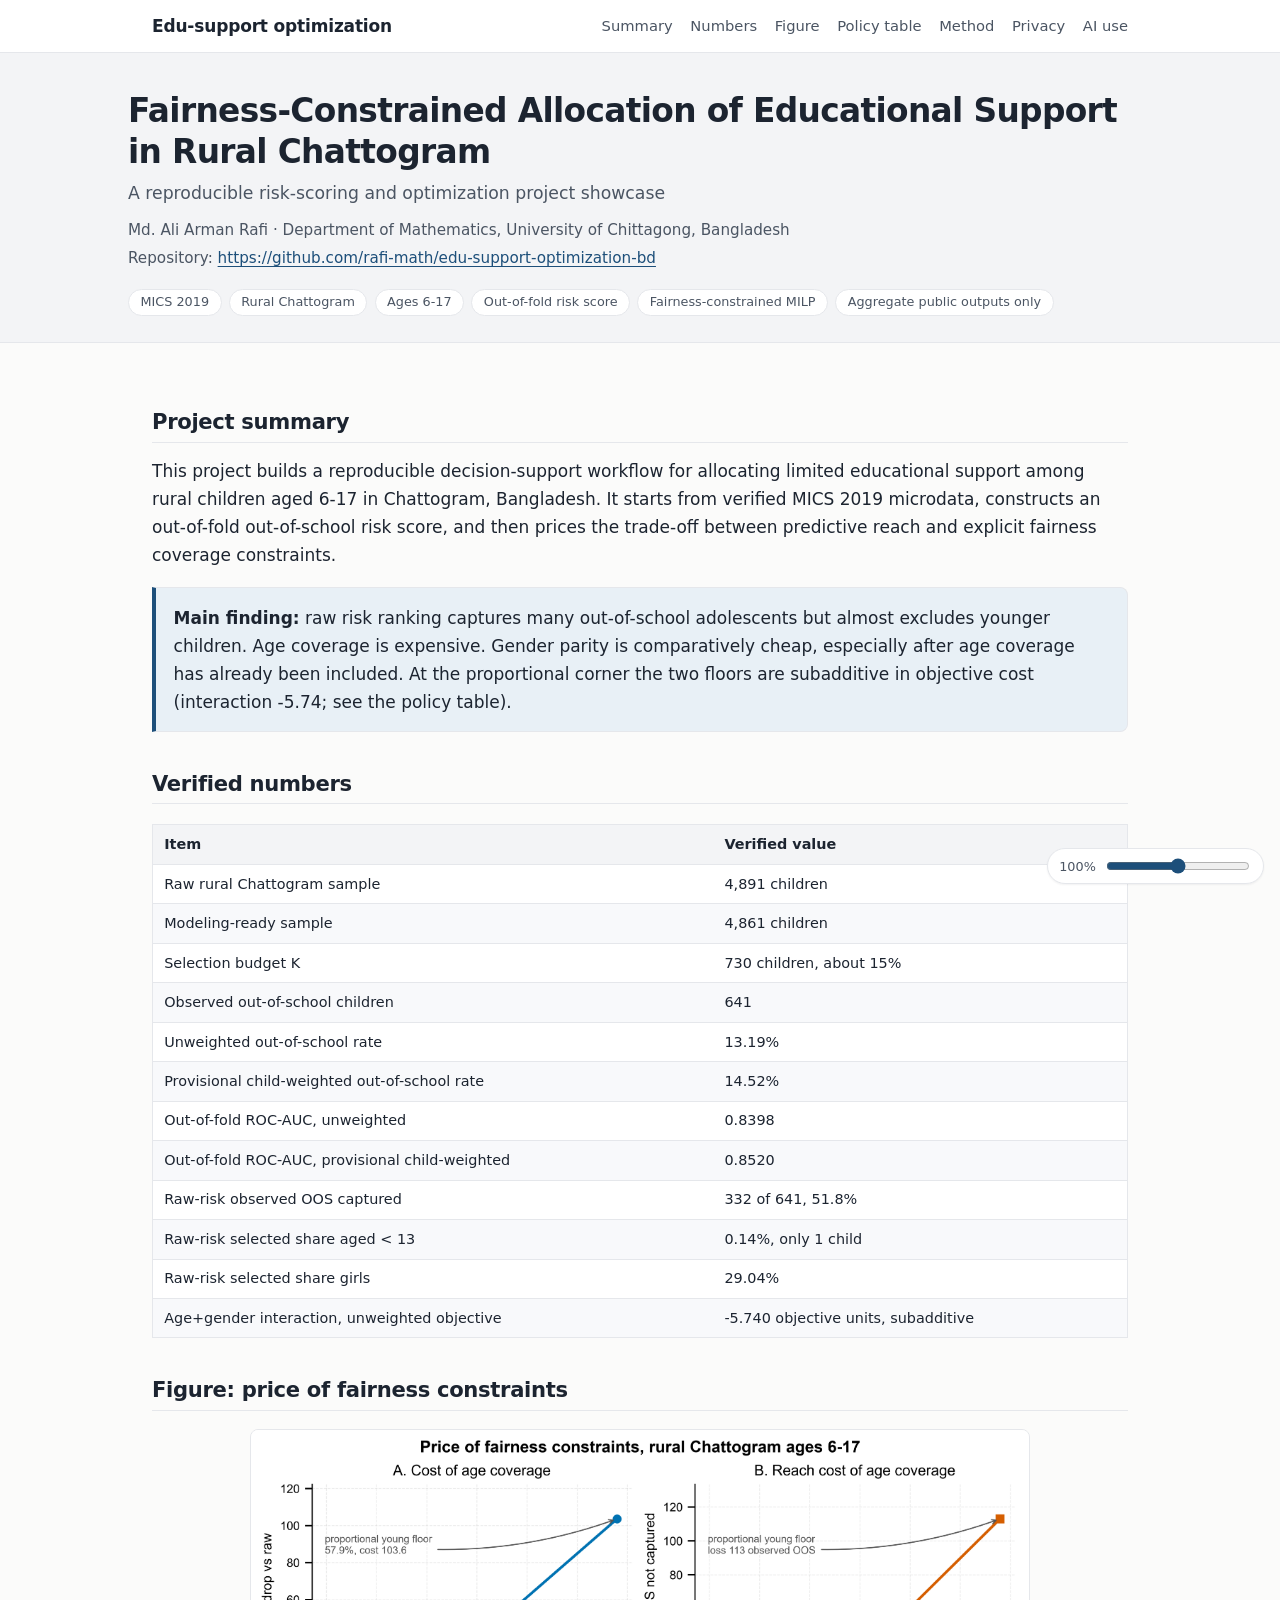
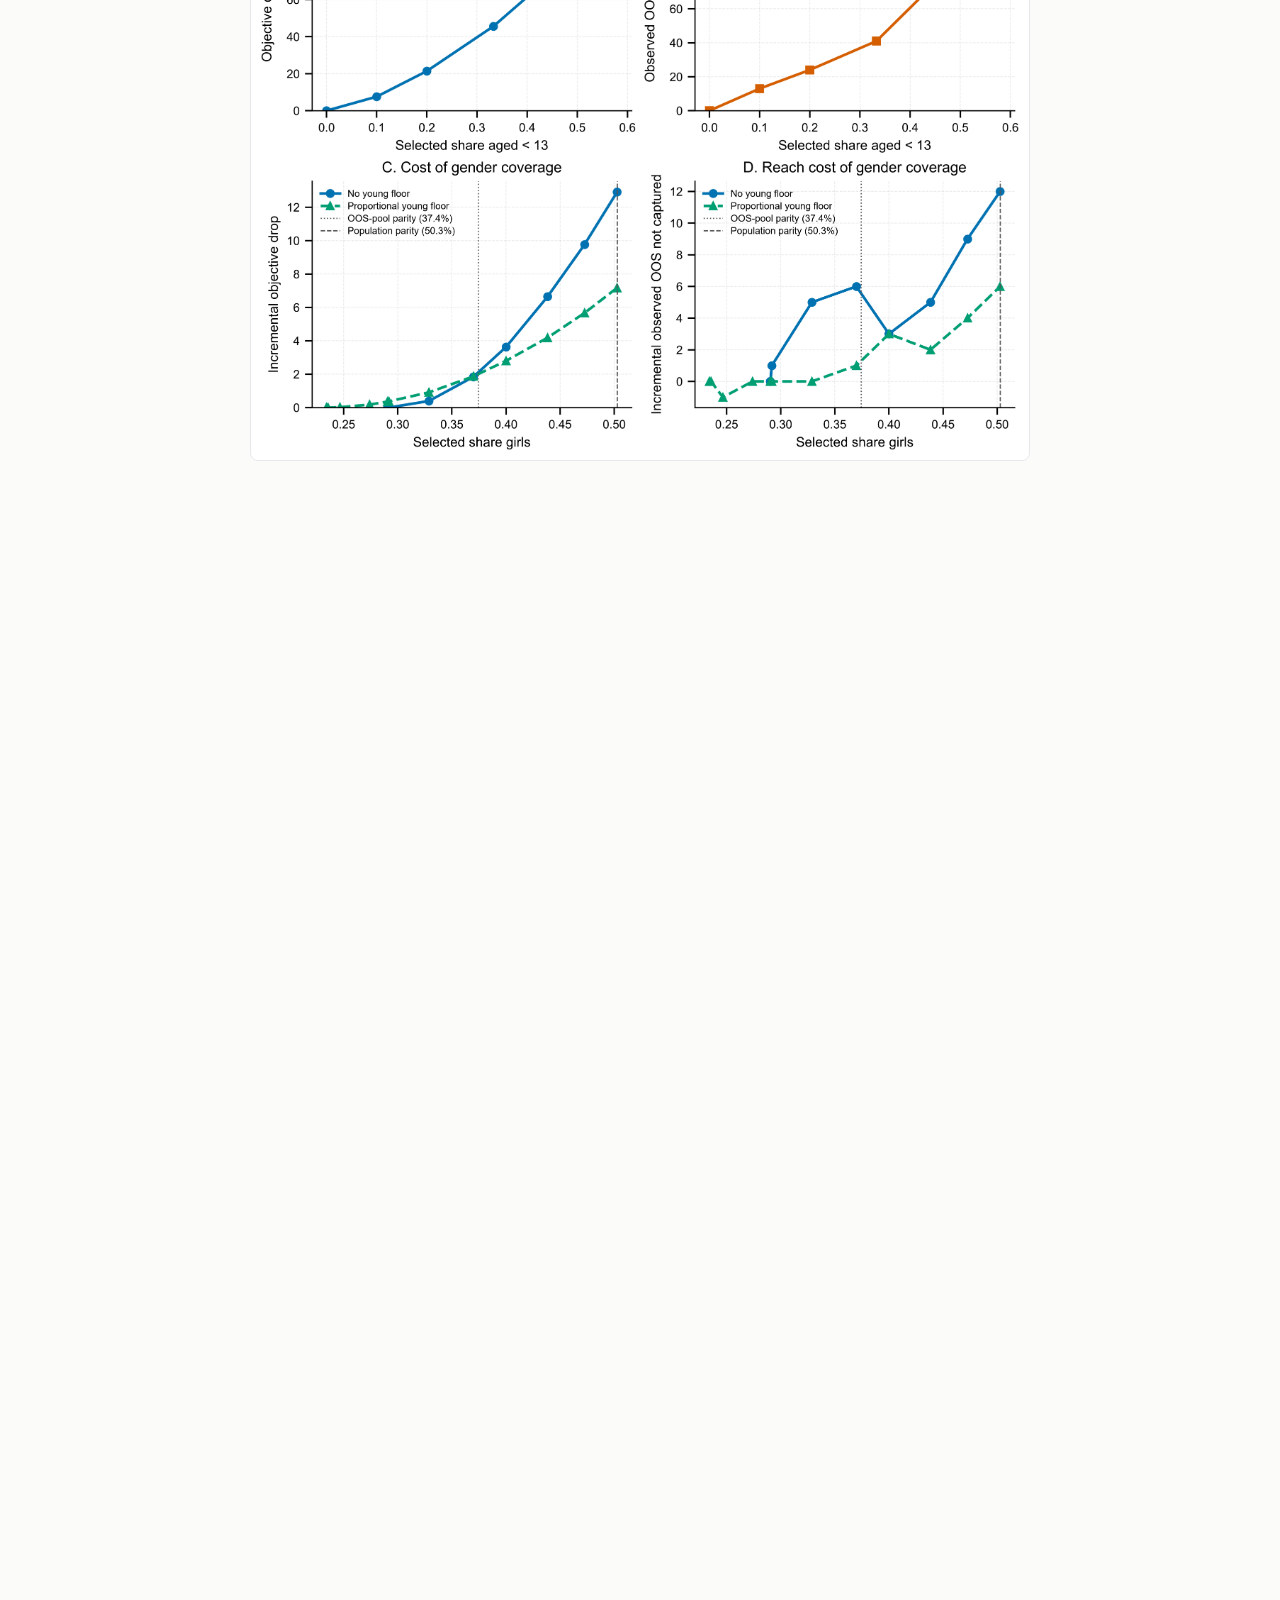
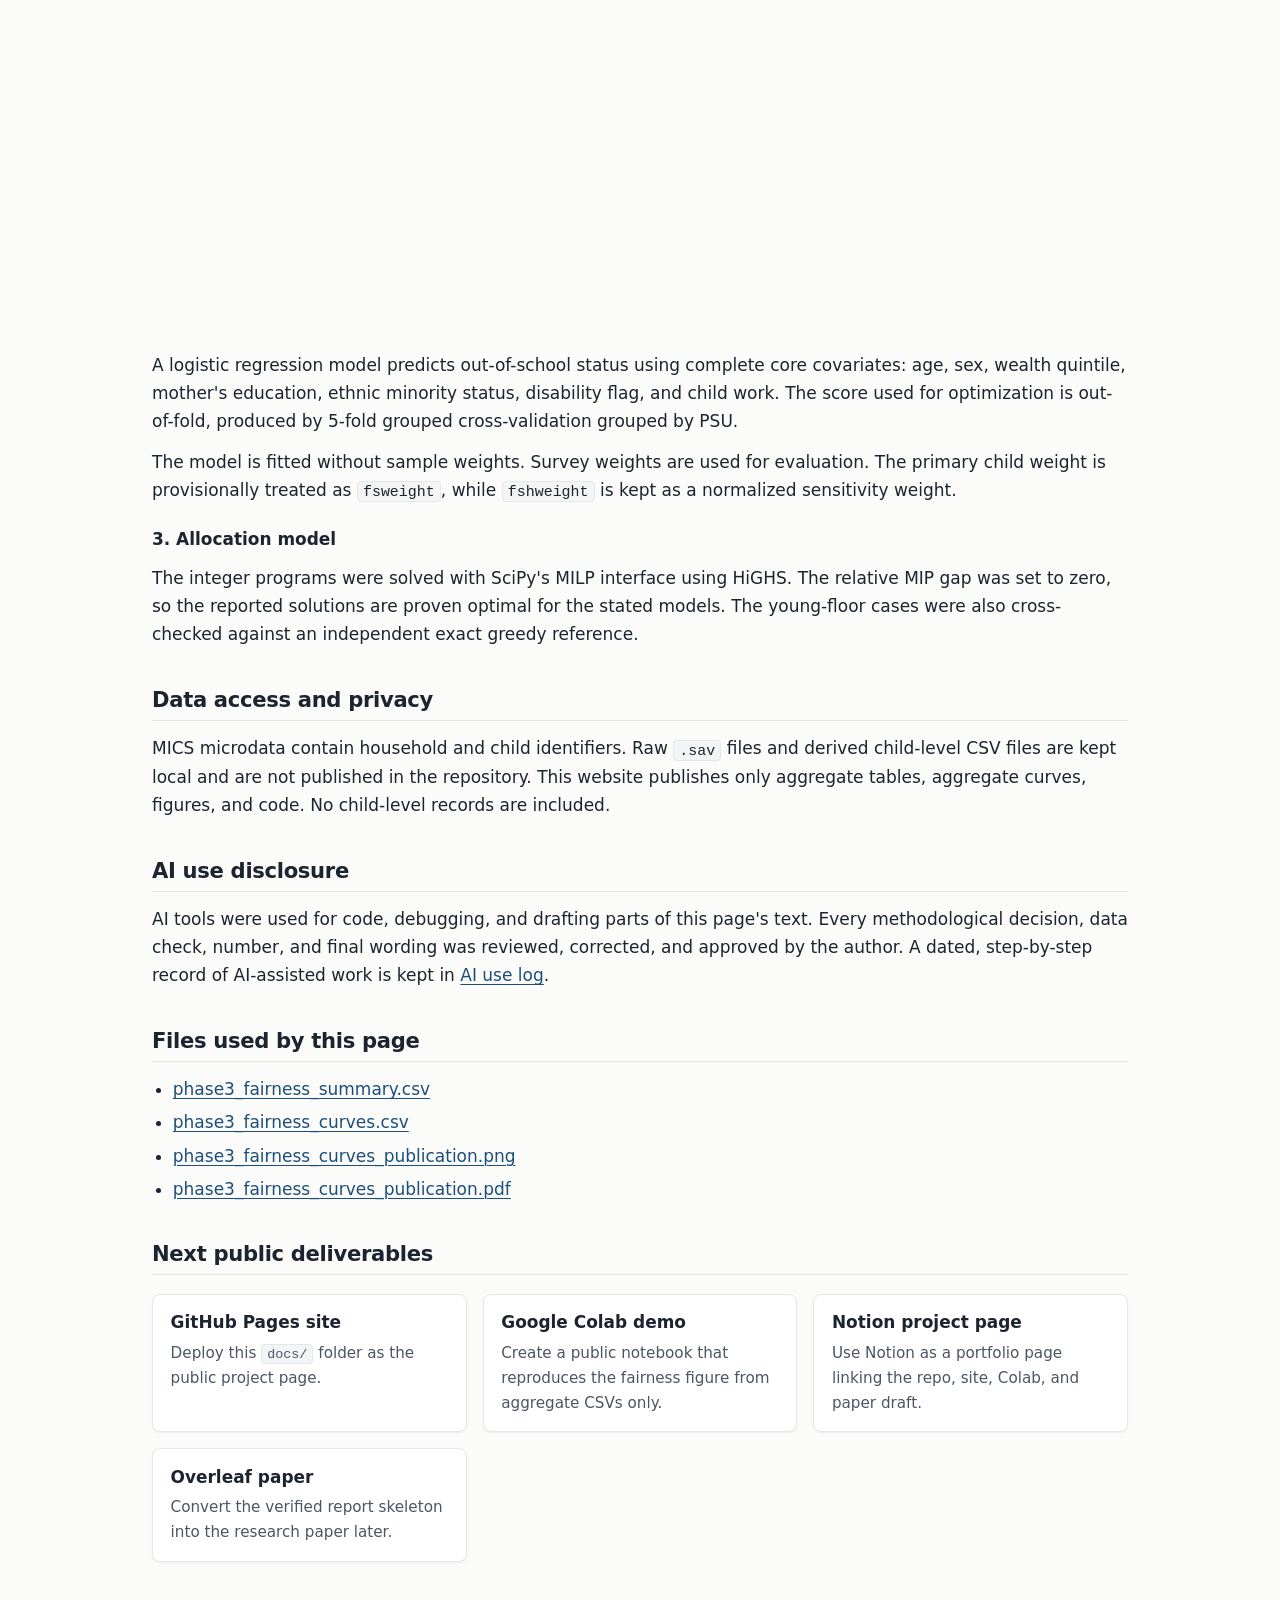
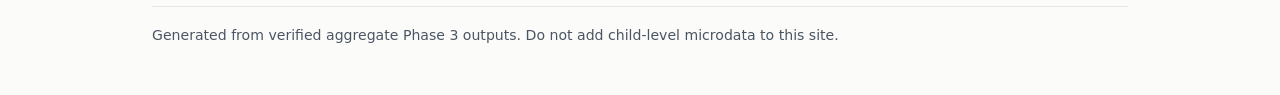
==== docs/index.html @ 259c00c0 "Drop corrections block from page (preserved in README)" ====
<!doctype html>
<html lang='en'>
<head>
<meta charset='utf-8'>
<meta name='viewport' content='width=device-width, initial-scale=1'>
<title>Fairness-Constrained Allocation of Educational Support in Rural Chattogram</title>
<link rel='stylesheet' href='styles.css'>
<script>
(function () {
  var d = document.documentElement;
  try {
    if (window.matchMedia && window.matchMedia('(prefers-reduced-motion: reduce)').matches) { return; }
    if (!('IntersectionObserver' in window)) { return; }
    d.className += ' js-reveal';
    window.__revealGuard = setTimeout(function () { d.className = d.className.replace(' js-reveal', ''); }, 2000);
  } catch (e) {}
})();
</script>
</head>
<body>
<nav class='topnav' aria-label='Section navigation'>
  <div class='topnav-inner'>
    <a class='topnav-brand' href='#top'>Edu-support optimization</a>
    <div class='topnav-links'>
      <a href='#summary'>Summary</a>
      <a href='#numbers'>Numbers</a>
      <a href='#figure'>Figure</a>
      <a href='#policy'>Policy table</a>
      <a href='#method'>Method</a>
      <a href='#privacy'>Privacy</a>
      <a href='#ai'>AI use</a>
    </div>
  </div>
</nav>
<header id='top'>
<h1>Fairness-Constrained Allocation of Educational Support in Rural Chattogram</h1>
<div class='subtitle'>A reproducible risk-scoring and optimization project showcase</div>
<div class='meta'>Md. Ali Arman Rafi &middot; Department of Mathematics, University of Chittagong, Bangladesh</div>
<div class='meta'>Repository: <a href='https://github.com/rafi-math/edu-support-optimization-bd'>https://github.com/rafi-math/edu-support-optimization-bd</a></div>
<div class='badge-row'><span class='badge'>MICS 2019</span><span class='badge'>Rural Chattogram</span><span class='badge'>Ages 6-17</span><span class='badge'>Out-of-fold risk score</span><span class='badge'>Fairness-constrained MILP</span><span class='badge'>Aggregate public outputs only</span></div>
</header>
<main>
<h2 id='summary'>Project summary</h2>
<p>This project builds a reproducible decision-support workflow for allocating limited educational support among rural children aged 6-17 in Chattogram, Bangladesh. It starts from verified MICS 2019 microdata, constructs an out-of-fold out-of-school risk score, and then prices the trade-off between predictive reach and explicit fairness coverage constraints.</p>
<div class='callout'><strong>Main finding:</strong> raw risk ranking captures many out-of-school adolescents but almost excludes younger children. Age coverage is expensive. Gender parity is comparatively cheap, especially after age coverage has already been included. At the proportional corner the two floors are subadditive in objective cost (interaction -5.74; see the policy table).</div>
<h2 id='numbers'>Verified numbers</h2>
<table class='data-table'><thead><tr><th>Item</th><th>Verified value</th></tr></thead><tbody><tr><td>Raw rural Chattogram sample</td><td>4,891 children</td></tr><tr><td>Modeling-ready sample</td><td>4,861 children</td></tr><tr><td>Selection budget K</td><td>730 children, about 15%</td></tr><tr><td>Observed out-of-school children</td><td>641</td></tr><tr><td>Unweighted out-of-school rate</td><td>13.19%</td></tr><tr><td>Provisional child-weighted out-of-school rate</td><td>14.52%</td></tr><tr><td>Out-of-fold ROC-AUC, unweighted</td><td>0.8398</td></tr><tr><td>Out-of-fold ROC-AUC, provisional child-weighted</td><td>0.8520</td></tr><tr><td>Raw-risk observed OOS captured</td><td>332 of 641, 51.8%</td></tr><tr><td>Raw-risk selected share aged &lt; 13</td><td>0.14%, only 1 child</td></tr><tr><td>Raw-risk selected share girls</td><td>29.04%</td></tr><tr><td>Age+gender interaction, unweighted objective</td><td>-5.740 objective units, subadditive</td></tr></tbody></table>
<h2 id='figure'>Figure: price of fairness constraints</h2>
<img class='figure' src='assets/phase3_fairness_curves_publication.png' alt='Four-panel line chart of the cost of fairness constraints in a rural Chattogram educational support allocation model. Panels A and B show the objective and reach cost of an under-13 coverage floor. Panels C and D show the incremental cost of a girls floor, with and without the under-13 floor, with grey reference lines for out-of-school-pool parity (37.4%) and population parity (50.3%).'>
<p class='small'>Vector figure: <a href='assets/phase3_fairness_curves_publication.pdf'>PDF</a></p>
<p class='small'>Panels A and B price the under-13 floor: the x-axis is the required minimum share of selected children aged under 13; in A the y-axis is the loss in total out-of-fold risk relative to the unconstrained allocation, and in B it is the additional observed out-of-school children left uncaptured. Panels C and D price the girls floor on the same axes, with and without the proportional under-13 floor already in place. In C and D the dotted grey line marks the female share among observed out-of-school children (37.4%) and the dashed grey line marks the female share among all children in the sample (50.3%); these are reference points, not constraints. The girls floor costs less once the age floor is present, which is the subadditivity reported in the policy table below (interaction -5.74 at the proportional corner).</p>
<h2 id='policy'>Policy scenario table</h2>
<p>The objective is the sum of out-of-fold predicted risk scores. Observed out-of-school capture is an evaluation metric only; it is not used as the optimization target.</p>
<table class='data-table'><thead><tr><th>Scenario</th><th>Young floor</th><th>Girls floor</th><th>Young %</th><th>Girls %</th><th>Poorest %</th><th>Objective</th><th>Obj drop</th><th>Obj drop %</th><th>Captured OOS</th><th>Capture drop</th><th>Interaction</th><th>Proven optimal</th></tr></thead><tbody><tr><td>raw risk no floors</td><td>0</td><td>0</td><td>0.1%</td><td>29.0%</td><td>41.9%</td><td>325.66</td><td>0.00</td><td>0.00%</td><td>332</td><td>0</td><td>0.000</td><td>yes</td></tr><tr><td>girls 40pct only</td><td>0</td><td>292</td><td>0.0%</td><td>40.0%</td><td>45.8%</td><td>322.04</td><td>3.62</td><td>1.11%</td><td>329</td><td>3</td><td>0.000</td><td>yes</td></tr><tr><td>girls parity only</td><td>0</td><td>367</td><td>0.0%</td><td>50.3%</td><td>45.6%</td><td>312.75</td><td>12.91</td><td>3.97%</td><td>320</td><td>12</td><td>0.000</td><td>yes</td></tr><tr><td>young 10pct only</td><td>73</td><td>0</td><td>10.0%</td><td>25.1%</td><td>46.7%</td><td>318.08</td><td>7.58</td><td>2.33%</td><td>319</td><td>13</td><td>0.000</td><td>yes</td></tr><tr><td>young 20pct only</td><td>146</td><td>0</td><td>20.0%</td><td>22.9%</td><td>49.7%</td><td>304.27</td><td>21.39</td><td>6.57%</td><td>308</td><td>24</td><td>0.000</td><td>yes</td></tr><tr><td>young 33pct only</td><td>243</td><td>0</td><td>33.3%</td><td>24.2%</td><td>52.1%</td><td>280.05</td><td>45.62</td><td>14.01%</td><td>291</td><td>41</td><td>0.000</td><td>yes</td></tr><tr><td>young proportional only</td><td>423</td><td>0</td><td>57.9%</td><td>23.4%</td><td>56.2%</td><td>222.02</td><td>103.64</td><td>31.82%</td><td>219</td><td>113</td><td>0.000</td><td>yes</td></tr><tr><td>young 33pct girls 40pct</td><td>243</td><td>292</td><td>33.3%</td><td>40.0%</td><td>55.3%</td><td>276.47</td><td>49.19</td><td>15.10%</td><td>278</td><td>54</td><td>-0.054</td><td>yes</td></tr><tr><td>young 33pct girls parity</td><td>243</td><td>367</td><td>33.3%</td><td>50.3%</td><td>54.5%</td><td>270.23</td><td>55.44</td><td>17.02%</td><td>272</td><td>60</td><td>-3.095</td><td>yes</td></tr><tr><td>young proportional girls 40pct</td><td>423</td><td>292</td><td>57.9%</td><td>40.0%</td><td>56.4%</td><td>219.23</td><td>106.44</td><td>32.68%</td><td>216</td><td>116</td><td>-0.828</td><td>yes</td></tr><tr><td>young proportional girls parity</td><td>423</td><td>367</td><td>57.9%</td><td>50.3%</td><td>57.1%</td><td>214.85</td><td>110.81</td><td>34.03%</td><td>213</td><td>119</td><td>-5.740</td><td>yes</td></tr></tbody></table>
<h2 id='method'>Method in brief</h2>
<h3>1. Data provenance</h3>
<p>The public site uses only aggregate outputs. The raw analysis source is the Bangladesh MICS 2019 child file <span class='code'>fs.sav</span>. The sample is rural Chattogram, ages 6-17, with valid school attendance. This gives 4,891 children. The modeling-ready sample excludes 30 children because of incomplete interview/zero weight or missing core features, leaving 4,861 children.</p>
<h3>2. Risk model</h3>
<p>A logistic regression model predicts out-of-school status using complete core covariates: age, sex, wealth quintile, mother's education, ethnic minority status, disability flag, and child work. The score used for optimization is out-of-fold, produced by 5-fold grouped cross-validation grouped by PSU.</p>
<p>The model is fitted without sample weights. Survey weights are used for evaluation. The primary child weight is provisionally treated as <span class='code'>fsweight</span>, while <span class='code'>fshweight</span> is kept as a normalized sensitivity weight.</p>
<h3>3. Allocation model</h3>
<p>The integer programs were solved with SciPy's MILP interface using HiGHS. The relative MIP gap was set to zero, so the reported solutions are proven optimal for the stated models. The young-floor cases were also cross-checked against an independent exact greedy reference.</p>
<h2 id='privacy'>Data access and privacy</h2>
<p>MICS microdata contain household and child identifiers. Raw <span class='code'>.sav</span> files and derived child-level CSV files are kept local and are not published in the repository. This website publishes only aggregate tables, aggregate curves, figures, and code. No child-level records are included.</p>
<h2 id='ai'>AI use disclosure</h2>
<p>AI tools were used for code, debugging, and drafting parts of this page's text. Every methodological decision, data check, number, and final wording was reviewed, corrected, and approved by the author. A dated, step-by-step record of AI-assisted work is kept in <a href='ai-use-log.html'>AI use log</a>.</p>
<h2>Files used by this page</h2>
<ul><li><a href='data/phase3_fairness_summary.csv'>phase3_fairness_summary.csv</a></li><li><a href='data/phase3_fairness_curves.csv'>phase3_fairness_curves.csv</a></li><li><a href='assets/phase3_fairness_curves_publication.png'>phase3_fairness_curves_publication.png</a></li><li><a href='assets/phase3_fairness_curves_publication.pdf'>phase3_fairness_curves_publication.pdf</a></li></ul>
<h2>Next public deliverables</h2>
<div class='grid'><div class='card'><h3>GitHub Pages site</h3><p>Deploy this <span class='code'>docs/</span> folder as the public project page.</p></div><div class='card'><h3>Google Colab demo</h3><p>Create a public notebook that reproduces the fairness figure from aggregate CSVs only.</p></div><div class='card'><h3>Notion project page</h3><p>Use Notion as a portfolio page linking the repo, site, Colab, and paper draft.</p></div><div class='card'><h3>Overleaf paper</h3><p>Convert the verified report skeleton into the research paper later.</p></div></div>
<div class='footer'>Generated from verified aggregate Phase 3 outputs. Do not add child-level microdata to this site.</div>
</main>
  <script src='app.js' defer></script>
  <div class='zoombar' role='group' aria-label='Reading zoom'>
  <span class='zoom-label' id='zoomLabel'>100%</span>
  <input type='range' id='zoomRange' min='0' max='100' step='1' value='50' aria-label='Reading zoom level'>
</div>
  <script src='app.js' defer></script>
</body>
</html>
---- docs/styles.css ----
/* Academic project page — system fonts, one accent, light/dark via prefers-color-scheme */

:root {
  --text: #1c2430;
  --muted: #4b5563;
  --bg: #fbfbfa;
  --surface: #ffffff;
  --soft: #f3f4f6;
  --line: #e5e7eb;
  --zebra: #f8f9fb;
  --accent: #1d4f7a; /* deep academic blue; ~7:1 on white */
  --accent-soft: #e8f0f6;
  --warn: #9a3412;
  --warn-soft: #f8eee8;
  --ok: #0f6b4c;
  --ok-soft: #eaf6f1;
  --shadow: 0 1px 2px rgba(28, 36, 48, 0.06);
  --radius: 8px;
  --measure: 72ch;
  --page: 68rem;
  --nav-h: 3.25rem;
}

@media (prefers-color-scheme: dark) {
  :root {
    --text: #e8eaed;
    --muted: #a8b0ba;
    --bg: #12151a;
    --surface: #1b1f26;
    --soft: #222831;
    --line: #343b46;
    --zebra: #1f242c;
    --accent: #7eb6d9;
    --accent-soft: #1a2d3c;
    --warn: #e0a07a;
    --warn-soft: #2a211c;
    --ok: #7dbea4;
    --ok-soft: #1a2b25;
    --shadow: 0 1px 2px rgba(0, 0, 0, 0.35);
  }
}

*,
*::before,
*::after {
  box-sizing: border-box;
}

html {
  scroll-padding-top: var(--nav-h);
}

body {
  margin: 0;
  color: var(--text);
  background: var(--bg);
  font-family: ui-sans-serif, system-ui, -apple-system, "Segoe UI", Roboto, Helvetica, Arial, "Noto Sans", sans-serif;
  font-size: 1.0625rem;
  line-height: 1.65;
  -webkit-text-size-adjust: 100%;
}

:focus-visible {
  outline: 2px solid var(--accent);
  outline-offset: 3px;
}

:focus:not(:focus-visible) {
  outline: none;
}

a {
  color: var(--accent);
  text-decoration-thickness: 1px;
  text-underline-offset: 0.18em;
}

a:hover {
  text-decoration-thickness: 2px;
}

/* Sticky top nav */
.topnav {
  position: sticky;
  top: 0;
  z-index: 100;
  background: var(--surface);
  border-bottom: 1px solid var(--line);
}

.topnav-inner {
  display: flex;
  align-items: center;
  justify-content: space-between;
  gap: 1rem;
  max-width: var(--page);
  margin: 0 auto;
  padding: 0.65rem 1.5rem;
  min-height: var(--nav-h);
}

.topnav-brand {
  font-weight: 650;
  color: var(--text);
  text-decoration: none;
  letter-spacing: -0.01em;
  white-space: nowrap;
}

.topnav-brand:hover {
  color: var(--accent);
}

.topnav-links {
  display: flex;
  flex-wrap: wrap;
  align-items: center;
  gap: 0.35rem 1.1rem;
  margin: 0;
  padding: 0;
  list-style: none;
}

.topnav-links a {
  color: var(--muted);
  text-decoration: none;
  font-size: 0.92rem;
}

.topnav-links a:hover,
.topnav-links a[aria-current="page"] {
  color: var(--accent);
  text-decoration: underline;
}

header {
  padding: 2.4rem 1.5rem 1.6rem;
  border-bottom: 1px solid var(--line);
  background: var(--soft);
}

header h1,
header .subtitle,
header .meta,
header .badge-row {
  max-width: var(--page);
  margin-left: auto;
  margin-right: auto;
}

h1 {
  margin: 0 0 0.5rem;
  font-size: clamp(1.55rem, 2.4vw + 1rem, 2.05rem);
  font-weight: 700;
  line-height: 1.25;
  letter-spacing: -0.02em;
}

h2 {
  margin: 2.35rem 0 0.85rem;
  padding-bottom: 0.4rem;
  font-size: 1.32rem;
  font-weight: 650;
  line-height: 1.3;
  letter-spacing: -0.015em;
  border-bottom: 1px solid var(--line);
}

h3 {
  margin: 1.5rem 0 0.45rem;
  font-size: 1.06rem;
  font-weight: 650;
  line-height: 1.35;
}

p {
  margin: 0.8rem 0;
  max-width: var(--measure);
}

.subtitle {
  margin: 0 0 0.65rem;
  color: var(--muted);
  font-size: 1.08rem;
  line-height: 1.5;
  max-width: var(--measure);
}

.meta {
  margin: 0.2rem 0;
  color: var(--muted);
  font-size: 0.95rem;
  max-width: var(--measure);
}

main {
  max-width: var(--page);
  margin: 0 auto;
  padding: 1.75rem 1.5rem 3rem;
}

.badge-row {
  display: flex;
  flex-wrap: wrap;
  gap: 0.45rem;
  margin: 1.1rem 0 0;
  max-width: var(--page);
}

.badge {
  display: inline-block;
  padding: 0.22rem 0.72rem;
  border: 1px solid var(--line);
  border-radius: 999px;
  background: var(--surface);
  color: var(--muted);
  font-size: 0.8rem;
  line-height: 1.45;
  white-space: nowrap;
}

.callout {
  max-width: var(--measure);
  margin: 1.15rem 0;
  padding: 0.95rem 1.1rem;
  background: var(--accent-soft);
  border: 1px solid var(--line);
  border-left: 4px solid var(--accent);
  border-radius: 0 var(--radius) var(--radius) 0;
}

.callout.green {
  background: var(--ok-soft);
  border-left-color: var(--ok);
}

.callout.orange {
  background: var(--warn-soft);
  border-left-color: var(--warn);
}

.callout ul {
  margin: 0.35rem 0 0.15rem 1.15rem;
}

.figure {
  display: block;
  width: auto;
  max-width: 100%;
  height: auto;
  margin: 1.15rem auto 0.45rem;
  border: 1px solid var(--line);
  border-radius: var(--radius);
  background: var(--surface);
}

.figure + .small {
  margin-top: 0.35rem;
  margin-bottom: 0.35rem;
}

.data-table {
  width: 100%;
  min-width: 42rem;
  margin: 1.25rem 0 1.6rem;
  border: 1px solid var(--line);
  border-radius: var(--radius);
  background: var(--surface);
  font-size: 0.9rem;
  line-height: 1.45;
  border-collapse: collapse;
}

.data-table th,
.data-table td {
  padding: 0.55rem 0.7rem;
  border-bottom: 1px solid var(--line);
  text-align: left;
  vertical-align: top;
}

.data-table th {
  background: var(--soft);
  font-weight: 650;
  white-space: nowrap;
}

.data-table tbody tr:nth-child(even) {
  background: var(--zebra);
}

.data-table tbody tr:last-child td {
  border-bottom: none;
}

ul,
ol {
  margin: 0.65rem 0 0.85rem 1.3rem;
  max-width: var(--measure);
  padding: 0;
}

li {
  margin: 0.32rem 0;
}

.small {
  font-size: 0.88rem;
  line-height: 1.55;
  color: var(--muted);
  max-width: var(--measure);
}

.footer {
  max-width: var(--measure);
  margin-top: 2.75rem;
  padding-top: 1.1rem;
  border-top: 1px solid var(--line);
  color: var(--muted);
  font-size: 0.88rem;
}

.code {
  font-family: ui-monospace, SFMono-Regular, Menlo, Monaco, Consolas, "Liberation Mono", "Courier New", monospace;
  font-size: 0.88em;

  /* --- right-edge / overflow fixes (added) --- */
:root { --measure: 90ch; }
.data-table { min-width: 0; }
.data-table th { white-space: normal; }
  background: var(--soft);
  padding: 0.1rem 0.32rem;
  border-radius: 4px;
  border: 1px solid var(--line);
}

.grid {
  display: grid;
  grid-template-columns: repeat(auto-fit, minmax(15.5rem, 1fr));
  gap: 1rem;
  margin: 1.15rem 0 0;
  max-width: var(--page);
}

.card {
  background: var(--surface);
  border: 1px solid var(--line);
  border-radius: var(--radius);
  box-shadow: var(--shadow);
  padding: 1.05rem 1.1rem 0.95rem;
}

.card h3 {
  margin-top: 0;
  margin-bottom: 0.4rem;
}

.card p {
  margin: 0;
  max-width: none;
  color: var(--muted);
  font-size: 0.95rem;
}

@media (max-width: 40rem) {
  .grid {
    grid-template-columns: 1fr;
  }

  .data-table {
    min-width: 36rem;
  }

  .badge {
    white-space: normal;
  }
}

@media (prefers-reduced-motion: reduce) {
  html {
    scroll-behavior: auto;
  }

  *,
  *::before,
  *::after {
    animation: none !important;
    transition: none !important;
  }
}

/* --- transitions (added) --- */
@media (prefers-reduced-motion: no-preference) { 
  html { 
    scroll-behavior: smooth;
  } 
} .js-reveal main > * { 
  opacity: 0; 
  transform: translateY(14px);
  transition: opacity 0.5s ease, 
    transform 0.5s ease;
  will-change: opacity, transform; 
} .js-reveal main > .is-visible { 
  opacity: 1; 
  transform: none; 
  will-change: auto; 
}
/* --- unified content width: removes right gap, matches figure to text, stops table overflow --- */
:root { --page: 64rem; --measure: 100%; }
.data-table { min-width: 0; }
.data-table th { white-space: normal; }

/* --- reading zoom (added) --- */ :root { --rs: 1; } main { font-size: calc(1.0625rem * var(--rs)); } .zoombar { position: fixed; right: 1rem; bottom: 1rem; z-index: 200; display: flex; gap: 0.25rem; padding: 0.3rem; background: var(--surface); border: 1px solid var(--line); border-radius: 999px; box-shadow: var(--shadow); } .zoombar button { font: inherit; line-height: 1; min-width: 2rem; padding: 0.35rem 0.5rem; border: 1px solid var(--line); border-radius: 999px; background: var(--soft); color: var(--text); cursor: pointer; } .zoombar button:hover { background: var(--accent-soft); color: var(--accent); } .zoombar .zoom-reset { min-width: auto; padding: 0.35rem 0.6rem; } @media (max-width: 40rem) { .zoombar { right: 0.5rem; bottom: 0.5rem; } }
/* --- figure size + zoom slider (added) --- */
.figure { max-width: 80%; }
.zoombar {
  position: fixed; right: 1rem; bottom: 1rem; z-index: 200;
  display: flex; align-items: center; gap: 0.5rem;
  padding: 0.4rem 0.7rem;
  background: var(--surface); border: 1px solid var(--line);
  border-radius: 999px; box-shadow: var(--shadow);
}
.zoom-label { font: inherit; font-size: 0.8rem; min-width: 3.4ch; text-align: right; color: var(--muted); }
.zoombar input[type=range] { width: 9rem; accent-color: var(--accent); cursor: pointer; }
@media (max-width: 40rem) {
  .zoombar { right: 0.5rem; bottom: 0.5rem; }
  .zoombar input[type=range] { width: 6rem; }
}
/* --- hand-rendered math (no CDN dependency) --- */
.eq { text-align: center; font-size: 1.12rem; margin: 0.9rem 0 1.1rem; line-height: 2.1; }
.eq .v { font-style: italic; }
.eq .txt { font-style: normal; margin: 0 0.35em; color: var(--muted); }
.eq .lim { display: inline-flex; flex-direction: column; align-items: center; vertical-align: middle; margin: 0 0.12em; line-height: 1; }
.eq .lim .sym { font-size: 1.35em; font-style: normal; }
.eq .lim .bot { font-size: 0.6em; line-height: 1.1; }
.eq sub { font-size: 0.7em; }
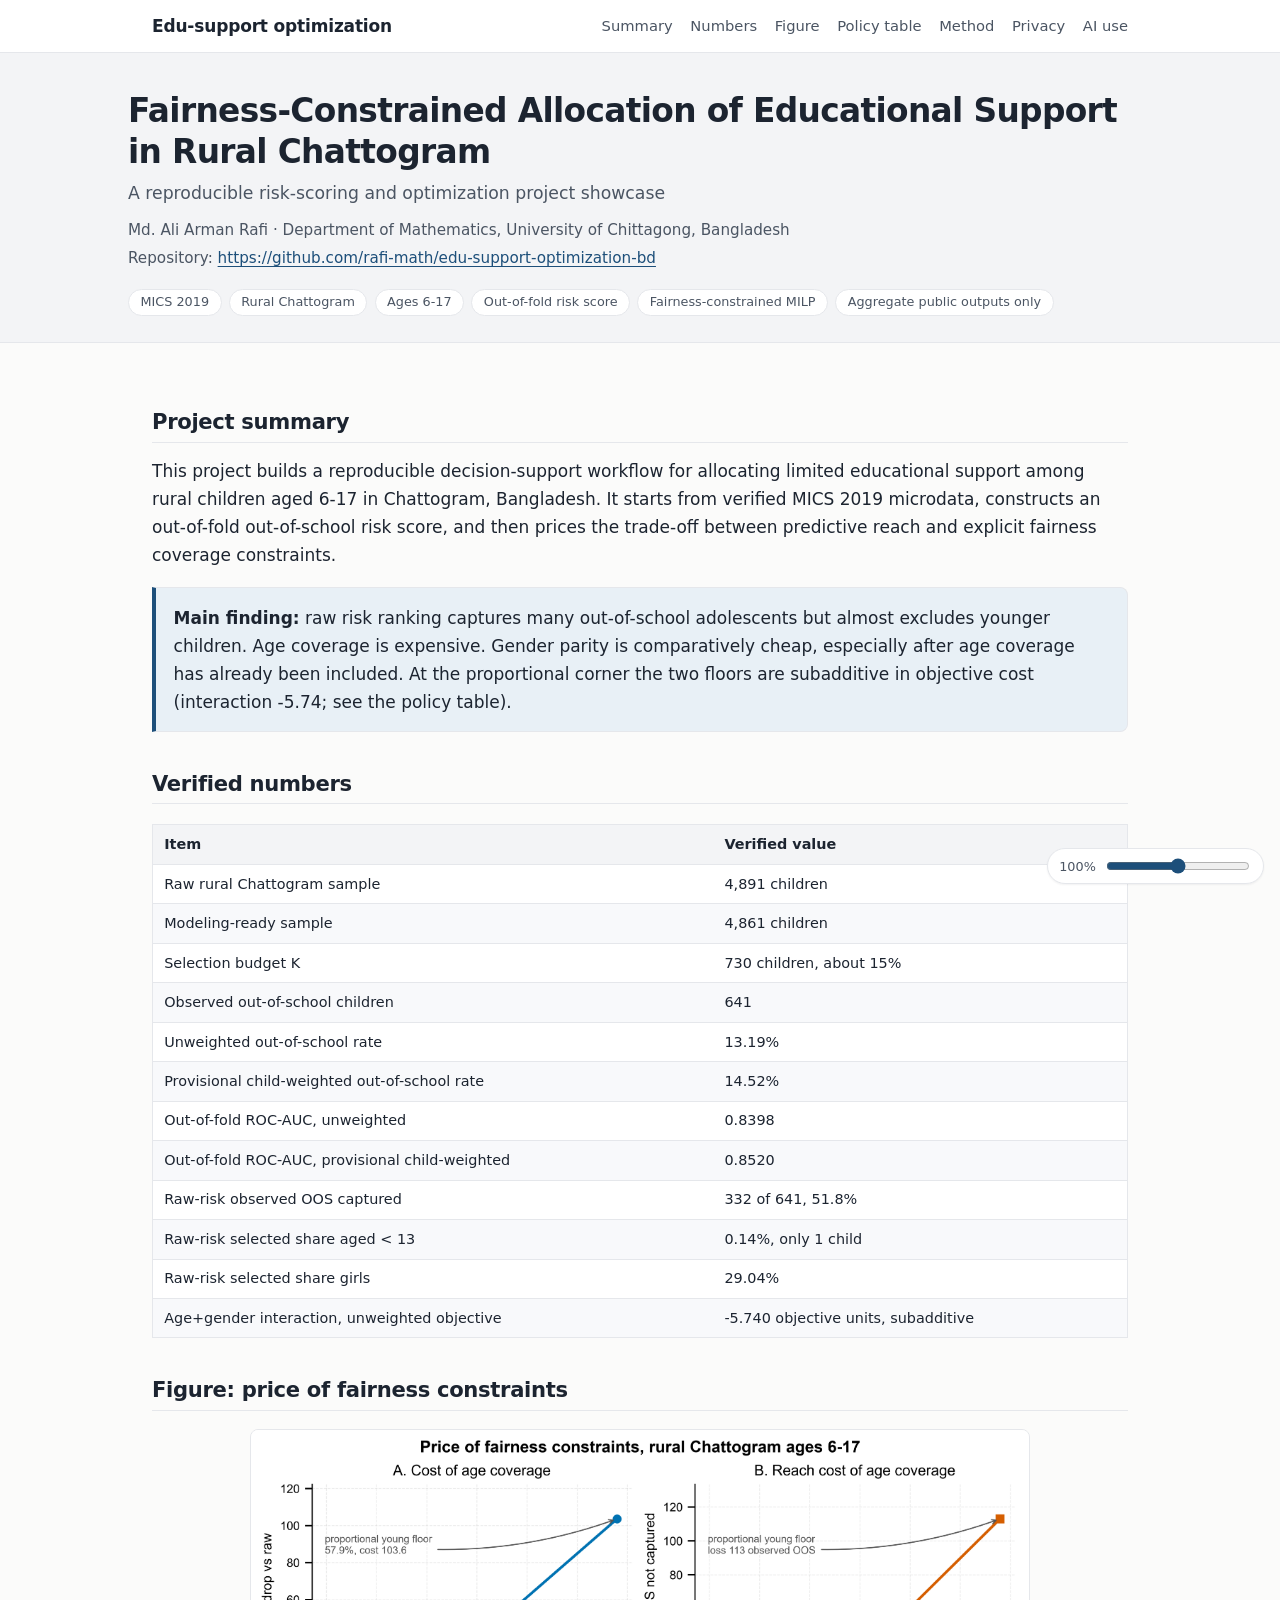
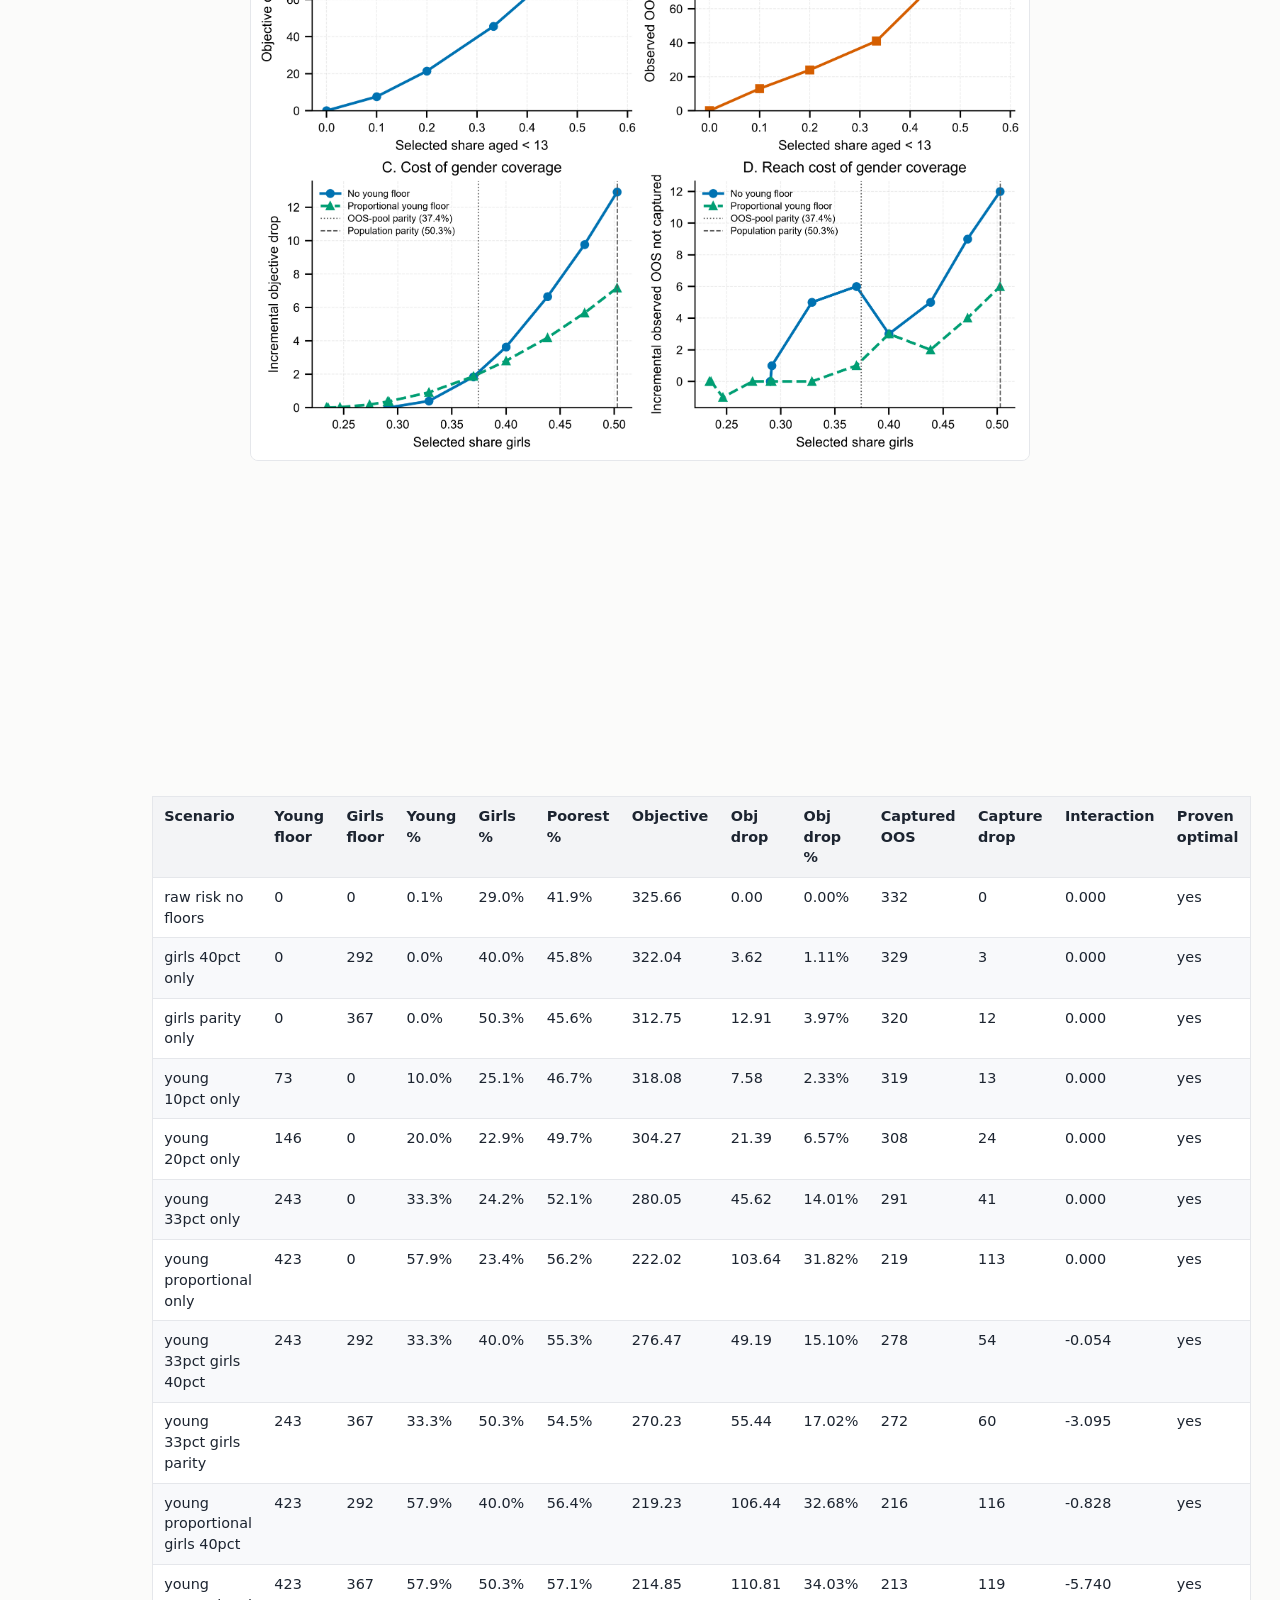
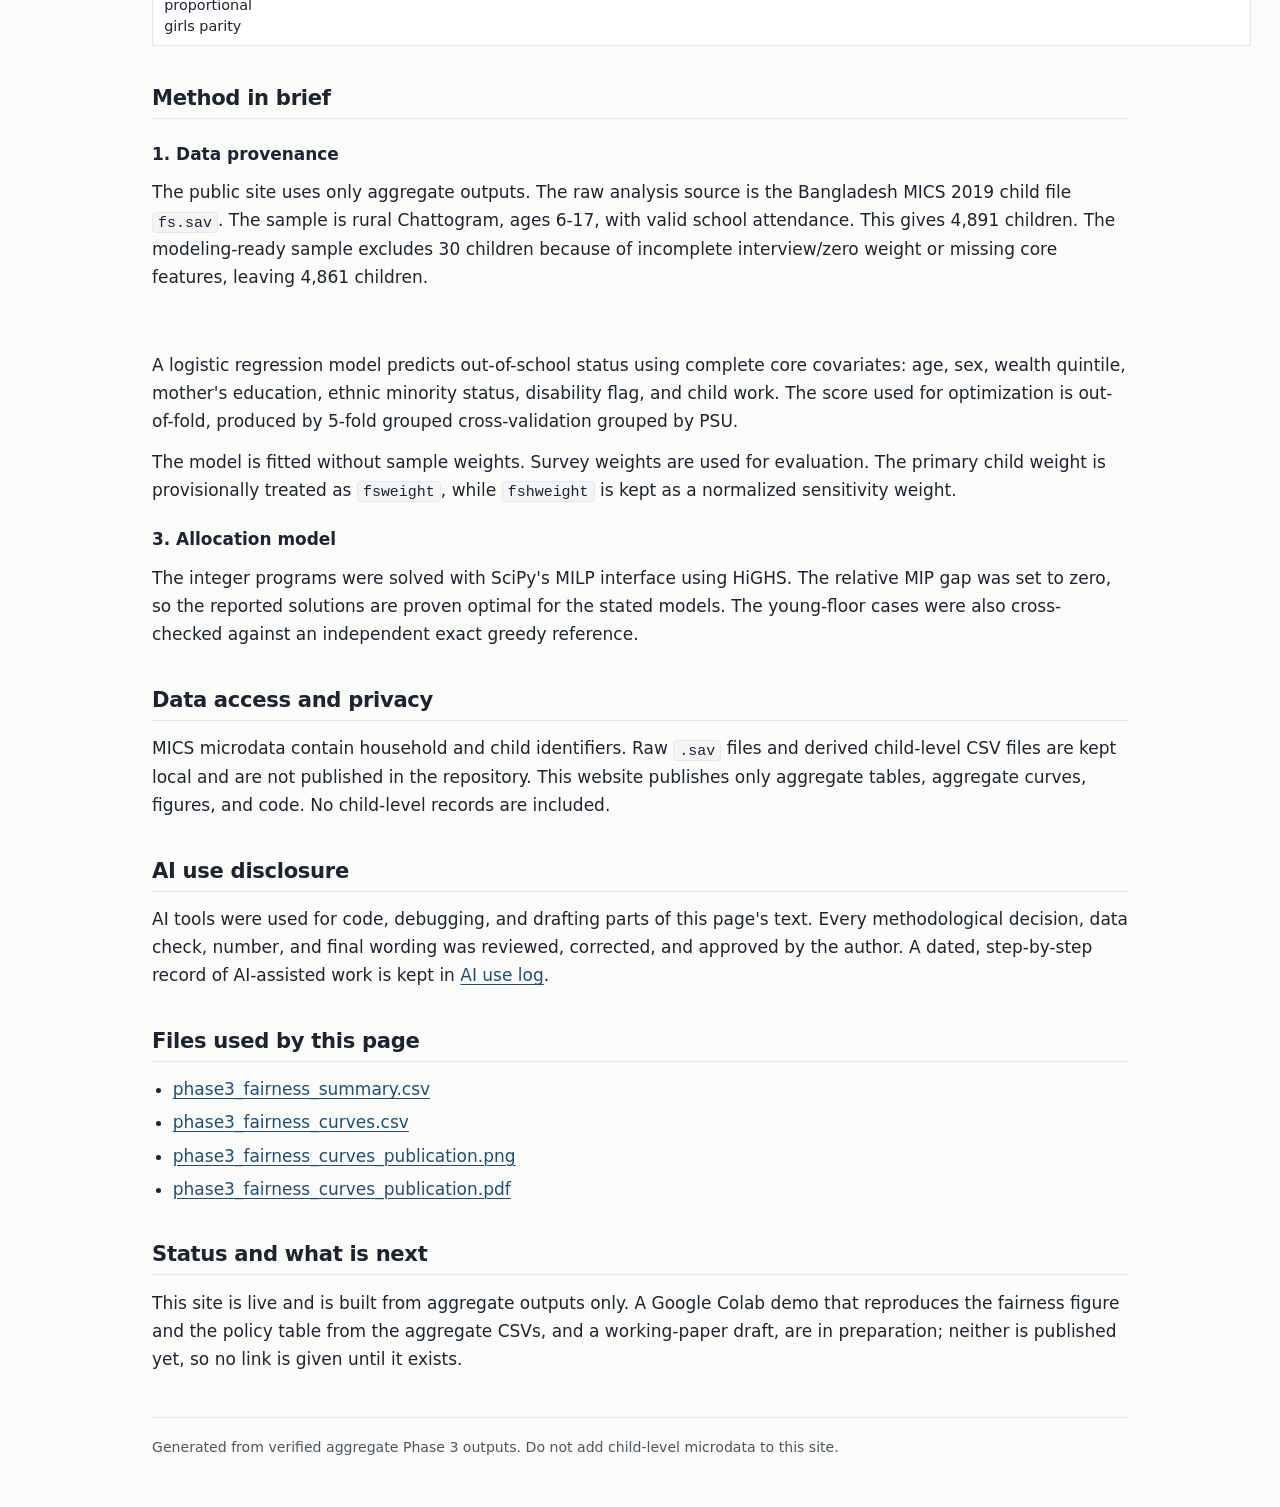
==== commit 0a46525f: "Update index.html" ====
--- a/docs/index.html
+++ b/docs/index.html
@@ -66,9 +66,8 @@
 <p>AI tools were used for code, debugging, and drafting parts of this page's text. Every methodological decision, data check, number, and final wording was reviewed, corrected, and approved by the author. A dated, step-by-step record of AI-assisted work is kept in <a href='ai-use-log.html'>AI use log</a>.</p>
 <h2>Files used by this page</h2>
 <ul><li><a href='data/phase3_fairness_summary.csv'>phase3_fairness_summary.csv</a></li><li><a href='data/phase3_fairness_curves.csv'>phase3_fairness_curves.csv</a></li><li><a href='assets/phase3_fairness_curves_publication.png'>phase3_fairness_curves_publication.png</a></li><li><a href='assets/phase3_fairness_curves_publication.pdf'>phase3_fairness_curves_publication.pdf</a></li></ul>
-<h2>Next public deliverables</h2>
-<div class='grid'><div class='card'><h3>GitHub Pages site</h3><p>Deploy this <span class='code'>docs/</span> folder as the public project page.</p></div><div class='card'><h3>Google Colab demo</h3><p>Create a public notebook that reproduces the fairness figure from aggregate CSVs only.</p></div><div class='card'><h3>Notion project page</h3><p>Use Notion as a portfolio page linking the repo, site, Colab, and paper draft.</p></div><div class='card'><h3>Overleaf paper</h3><p>Convert the verified report skeleton into the research paper later.</p></div></div>
-<div class='footer'>Generated from verified aggregate Phase 3 outputs. Do not add child-level microdata to this site.</div>
+<h2>Status and what is next</h2>
+<p>This site is live and is built from aggregate outputs only. A Google Colab demo that reproduces the fairness figure and the policy table from the aggregate CSVs, and a working-paper draft, are in preparation; neither is published yet, so no link is given until it exists.</p><div class='footer'>Generated from verified aggregate Phase 3 outputs. Do not add child-level microdata to this site.</div>
 </main>
   <script src='app.js' defer></script>
   <div class='zoombar' role='group' aria-label='Reading zoom'>
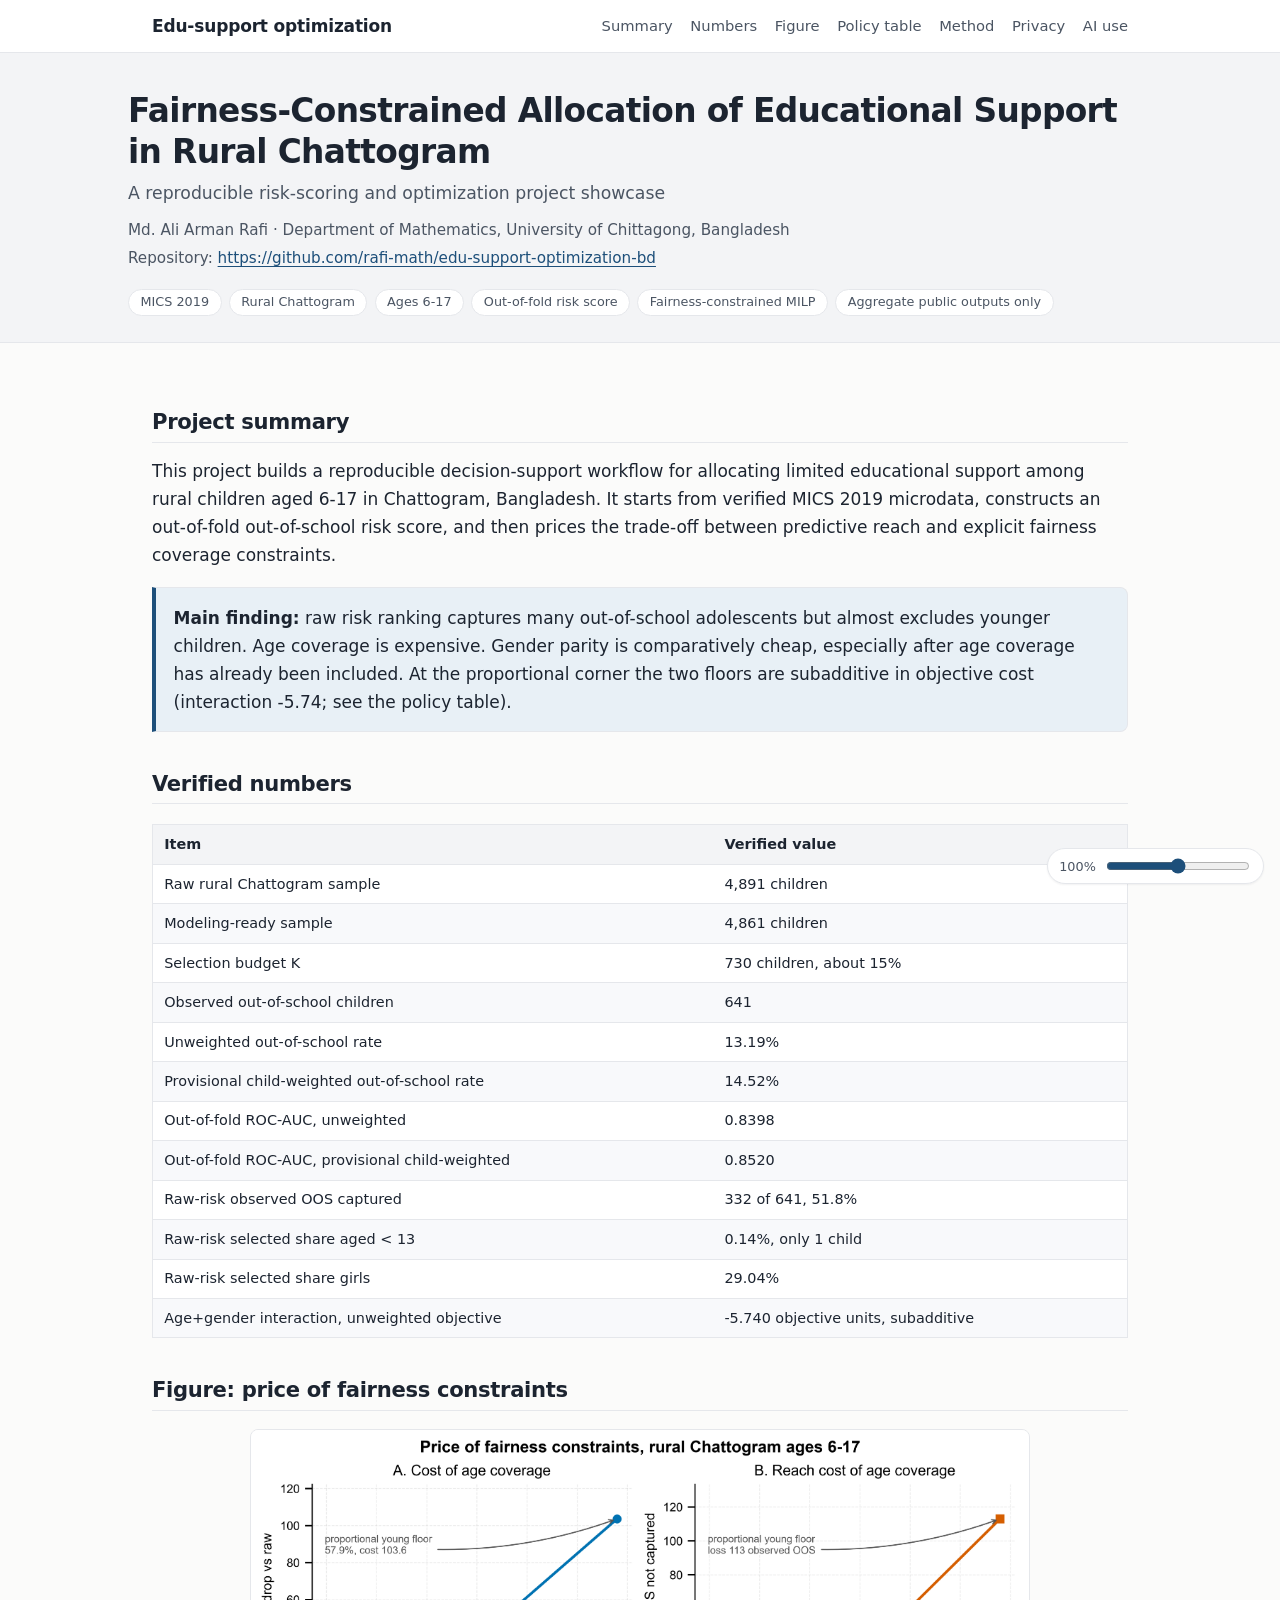
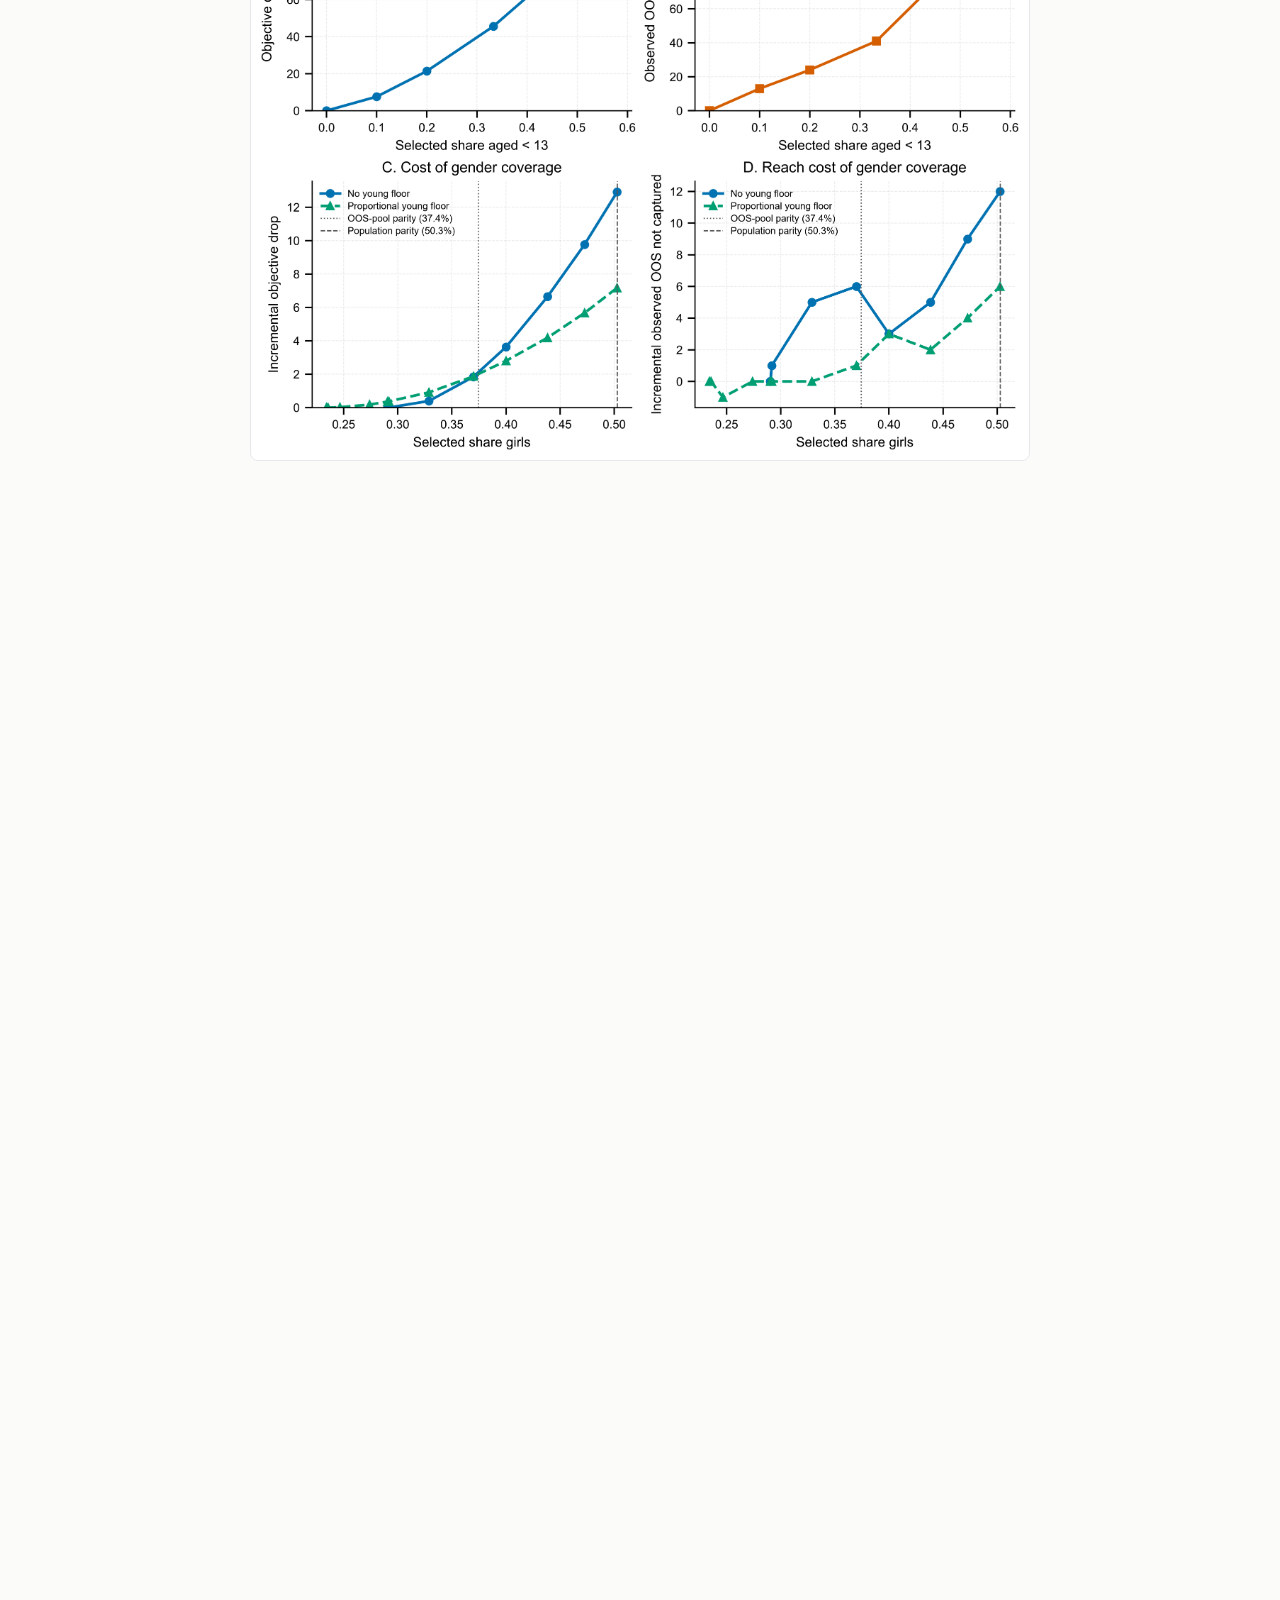
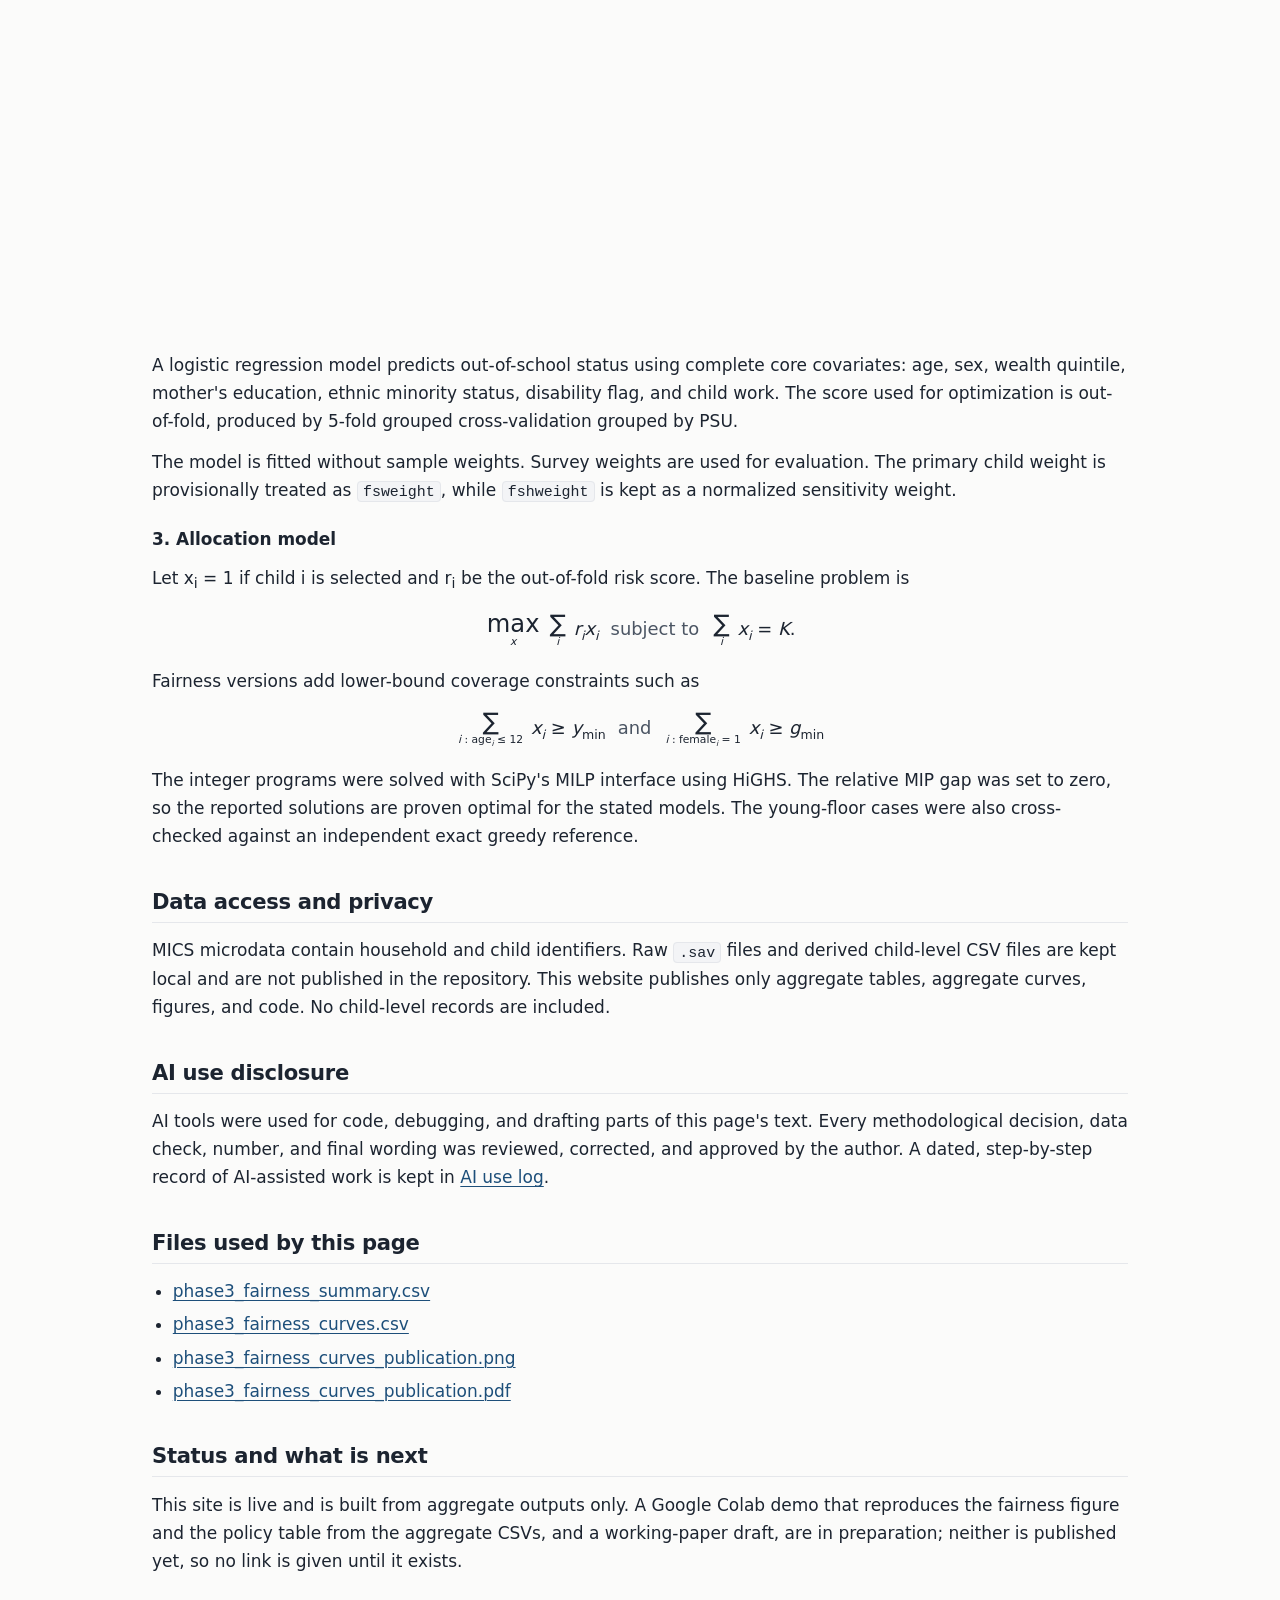
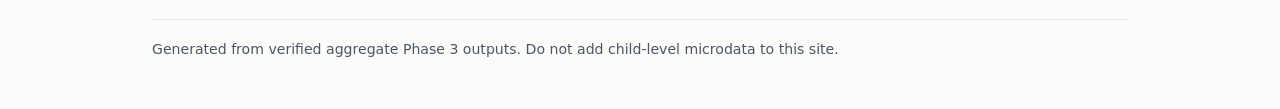
==== commit eaa68cc9: "Restore hand-rendered allocation math; consolidate page edits" ====
--- a/docs/index.html
+++ b/docs/index.html
@@ -59,6 +59,10 @@
 <p>A logistic regression model predicts out-of-school status using complete core covariates: age, sex, wealth quintile, mother's education, ethnic minority status, disability flag, and child work. The score used for optimization is out-of-fold, produced by 5-fold grouped cross-validation grouped by PSU.</p>
 <p>The model is fitted without sample weights. Survey weights are used for evaluation. The primary child weight is provisionally treated as <span class='code'>fsweight</span>, while <span class='code'>fshweight</span> is kept as a normalized sensitivity weight.</p>
 <h3>3. Allocation model</h3>
+<p>Let <span class="v">x</span><sub><span class="v">i</span></sub> = 1 if child <span class="v">i</span> is selected and <span class="v">r</span><sub><span class="v">i</span></sub> be the out-of-fold risk score. The baseline problem is</p>
+<div class="eq"><span class="lim"><span class="sym">max</span><span class="bot"><span class="v">x</span></span></span> <span class="lim"><span class="sym">&#8721;</span><span class="bot"><span class="v">i</span></span></span> <span class="v">r</span><sub><span class="v">i</span></sub><span class="v">x</span><sub><span class="v">i</span></sub> <span class="txt">subject to</span> <span class="lim"><span class="sym">&#8721;</span><span class="bot"><span class="v">i</span></span></span> <span class="v">x</span><sub><span class="v">i</span></sub> = <span class="v">K</span>.</div>
+<p>Fairness versions add lower-bound coverage constraints such as</p>
+<div class="eq"><span class="lim"><span class="sym">&#8721;</span><span class="bot"><span class="v">i</span> : age<sub><span class="v">i</span></sub> &#8804; 12</span></span> <span class="v">x</span><sub><span class="v">i</span></sub> &#8805; <span class="v">y</span><sub>min</sub> <span class="txt">and</span> <span class="lim"><span class="sym">&#8721;</span><span class="bot"><span class="v">i</span> : female<sub><span class="v">i</span></sub> = 1</span></span> <span class="v">x</span><sub><span class="v">i</span></sub> &#8805; <span class="v">g</span><sub>min</sub></div>
 <p>The integer programs were solved with SciPy's MILP interface using HiGHS. The relative MIP gap was set to zero, so the reported solutions are proven optimal for the stated models. The young-floor cases were also cross-checked against an independent exact greedy reference.</p>
 <h2 id='privacy'>Data access and privacy</h2>
 <p>MICS microdata contain household and child identifiers. Raw <span class='code'>.sav</span> files and derived child-level CSV files are kept local and are not published in the repository. This website publishes only aggregate tables, aggregate curves, figures, and code. No child-level records are included.</p>
@@ -67,13 +71,13 @@
 <h2>Files used by this page</h2>
 <ul><li><a href='data/phase3_fairness_summary.csv'>phase3_fairness_summary.csv</a></li><li><a href='data/phase3_fairness_curves.csv'>phase3_fairness_curves.csv</a></li><li><a href='assets/phase3_fairness_curves_publication.png'>phase3_fairness_curves_publication.png</a></li><li><a href='assets/phase3_fairness_curves_publication.pdf'>phase3_fairness_curves_publication.pdf</a></li></ul>
 <h2>Status and what is next</h2>
-<p>This site is live and is built from aggregate outputs only. A Google Colab demo that reproduces the fairness figure and the policy table from the aggregate CSVs, and a working-paper draft, are in preparation; neither is published yet, so no link is given until it exists.</p><div class='footer'>Generated from verified aggregate Phase 3 outputs. Do not add child-level microdata to this site.</div>
+<p>This site is live and is built from aggregate outputs only. A Google Colab demo that reproduces the fairness figure and the policy table from the aggregate CSVs, and a working-paper draft, are in preparation; neither is published yet, so no link is given until it exists.</p>
+<div class='footer'>Generated from verified aggregate Phase 3 outputs. Do not add child-level microdata to this site.</div>
 </main>
-  <script src='app.js' defer></script>
-  <div class='zoombar' role='group' aria-label='Reading zoom'>
+<div class='zoombar' role='group' aria-label='Reading zoom'>
   <span class='zoom-label' id='zoomLabel'>100%</span>
   <input type='range' id='zoomRange' min='0' max='100' step='1' value='50' aria-label='Reading zoom level'>
 </div>
-  <script src='app.js' defer></script>
+<script src='app.js' defer></script>
 </body>
 </html>
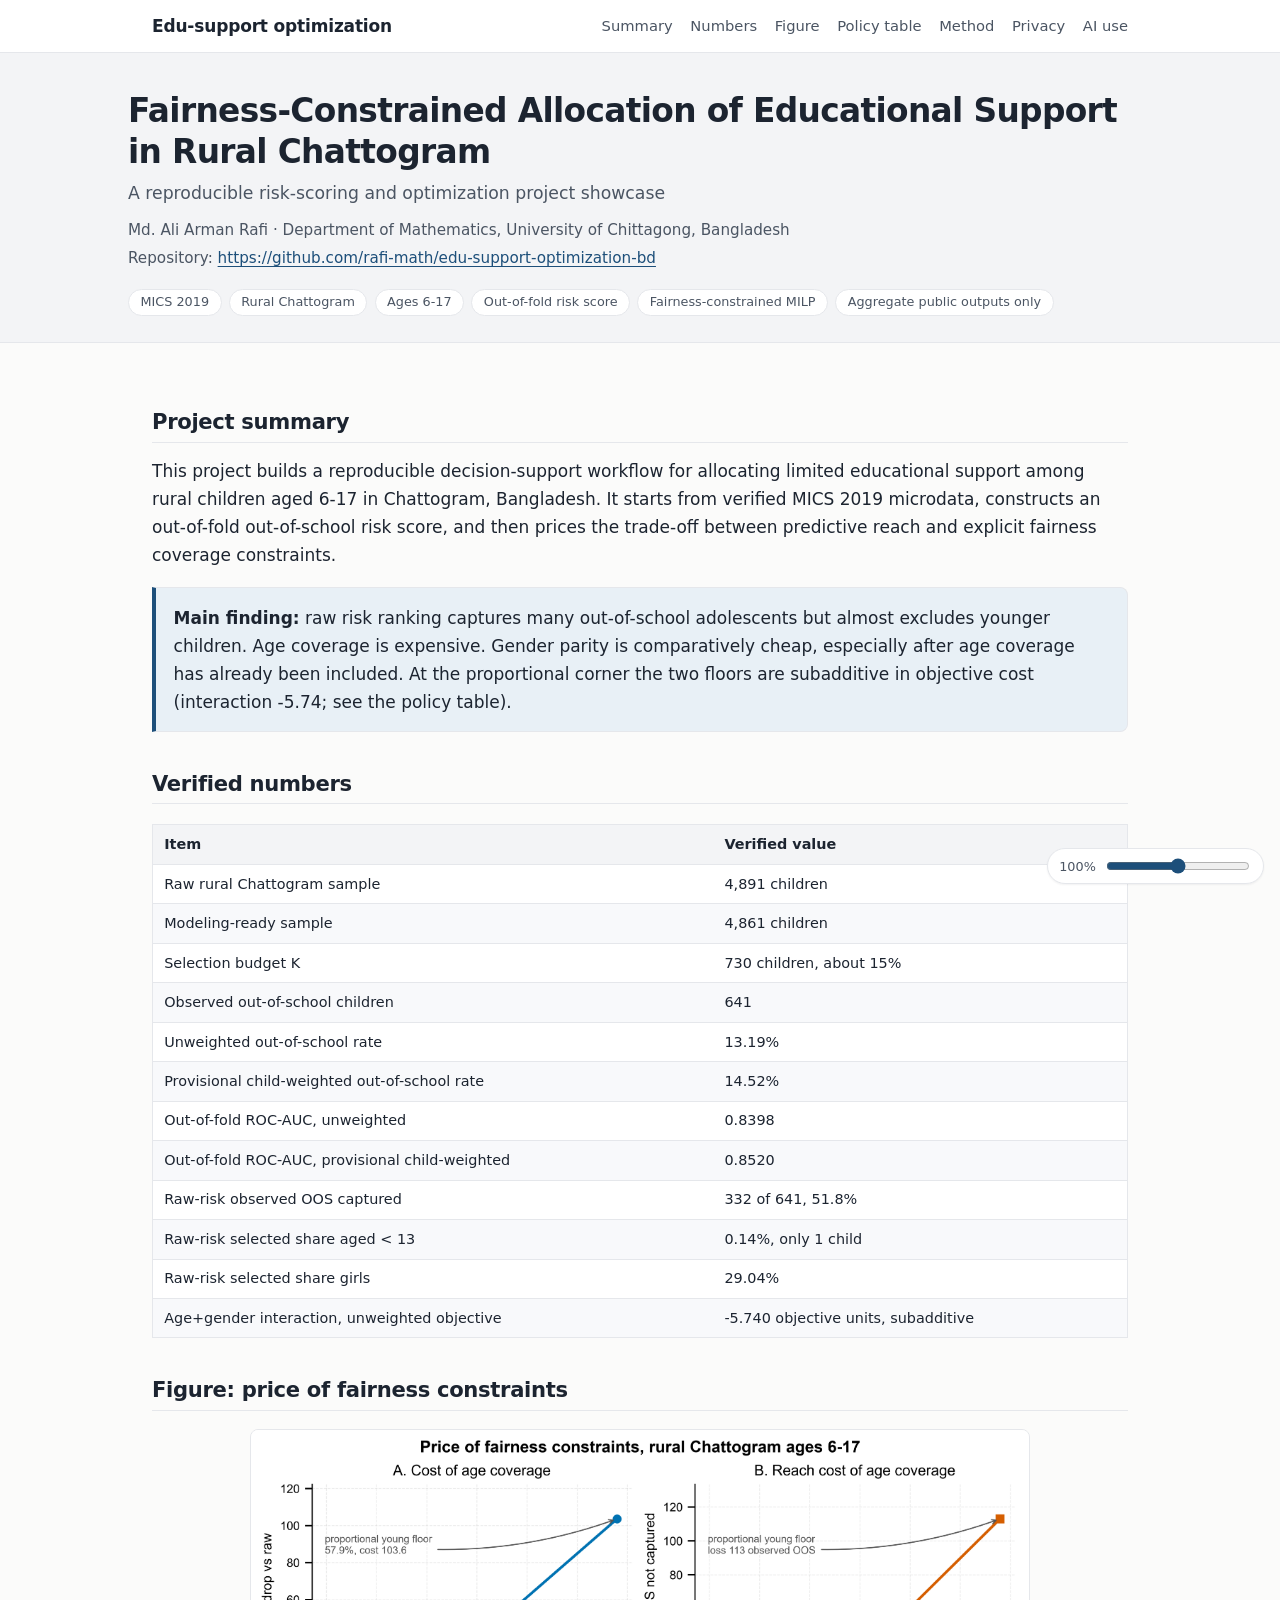
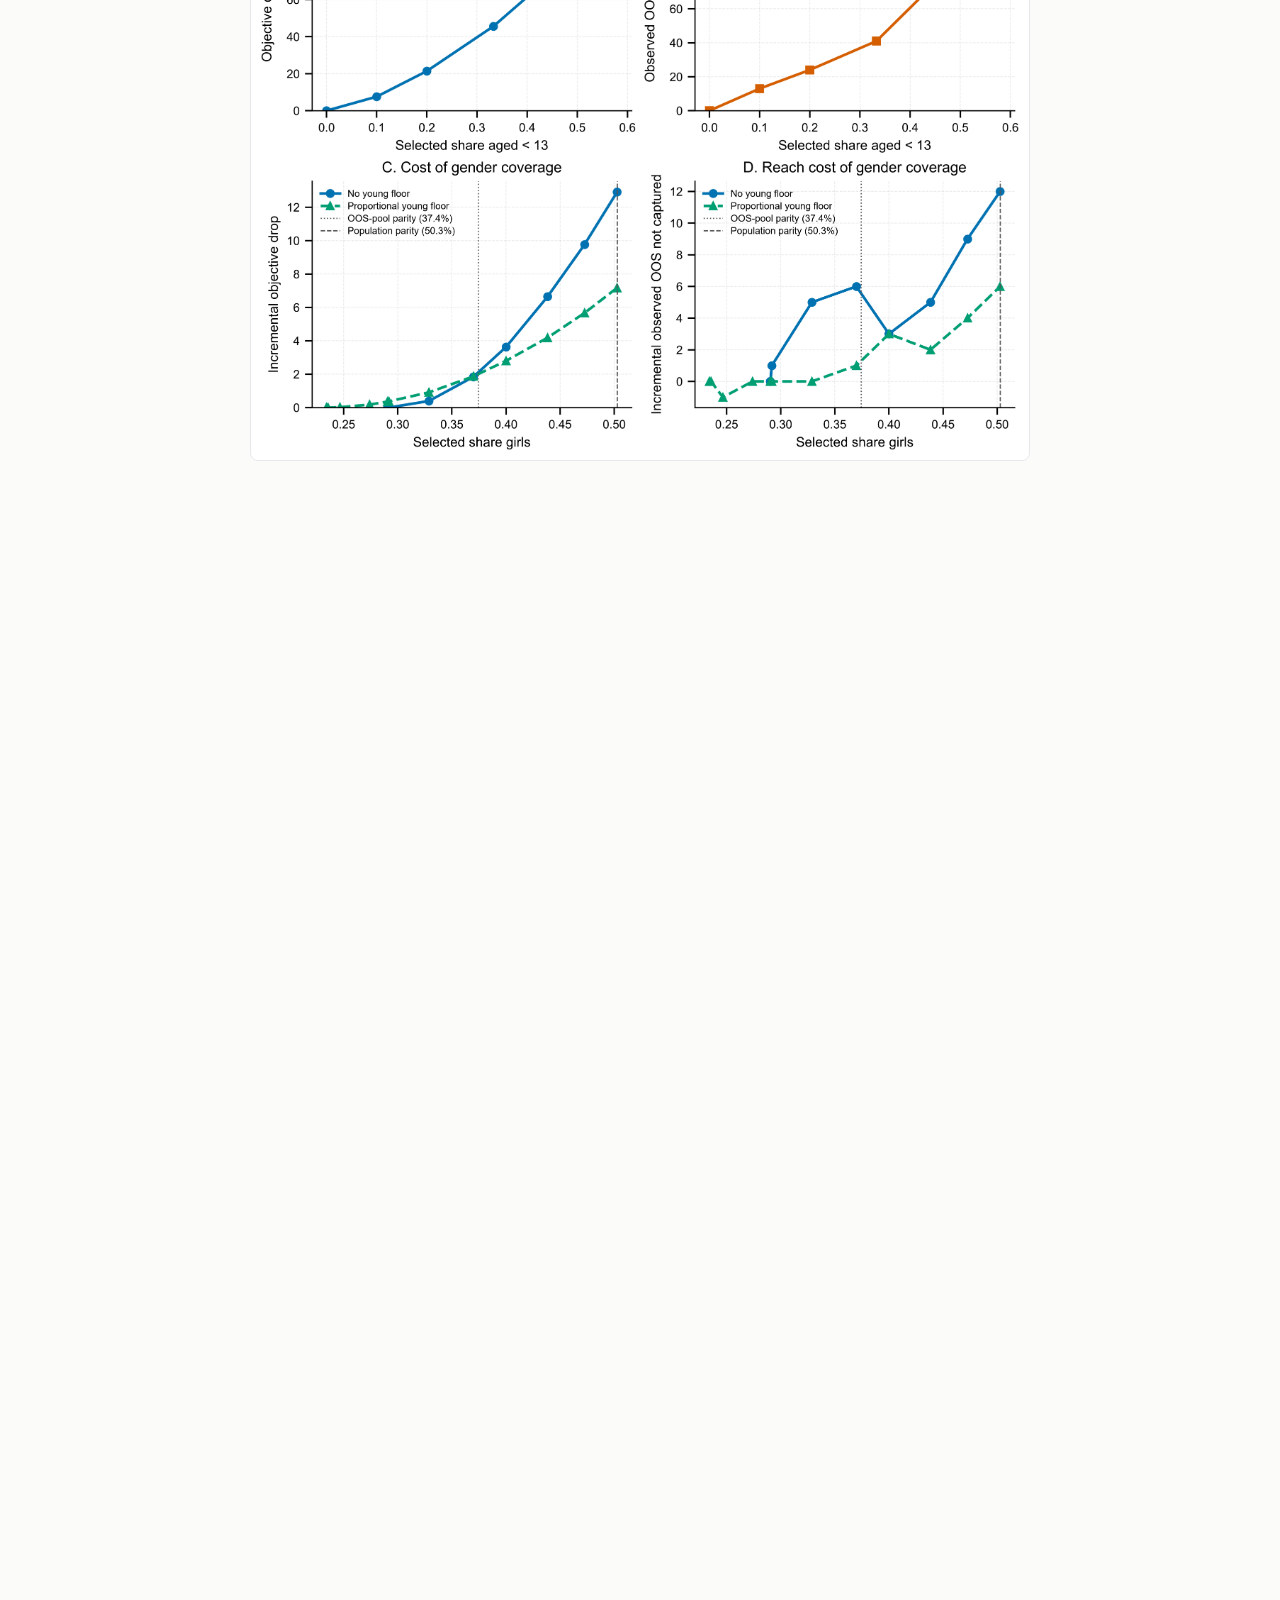
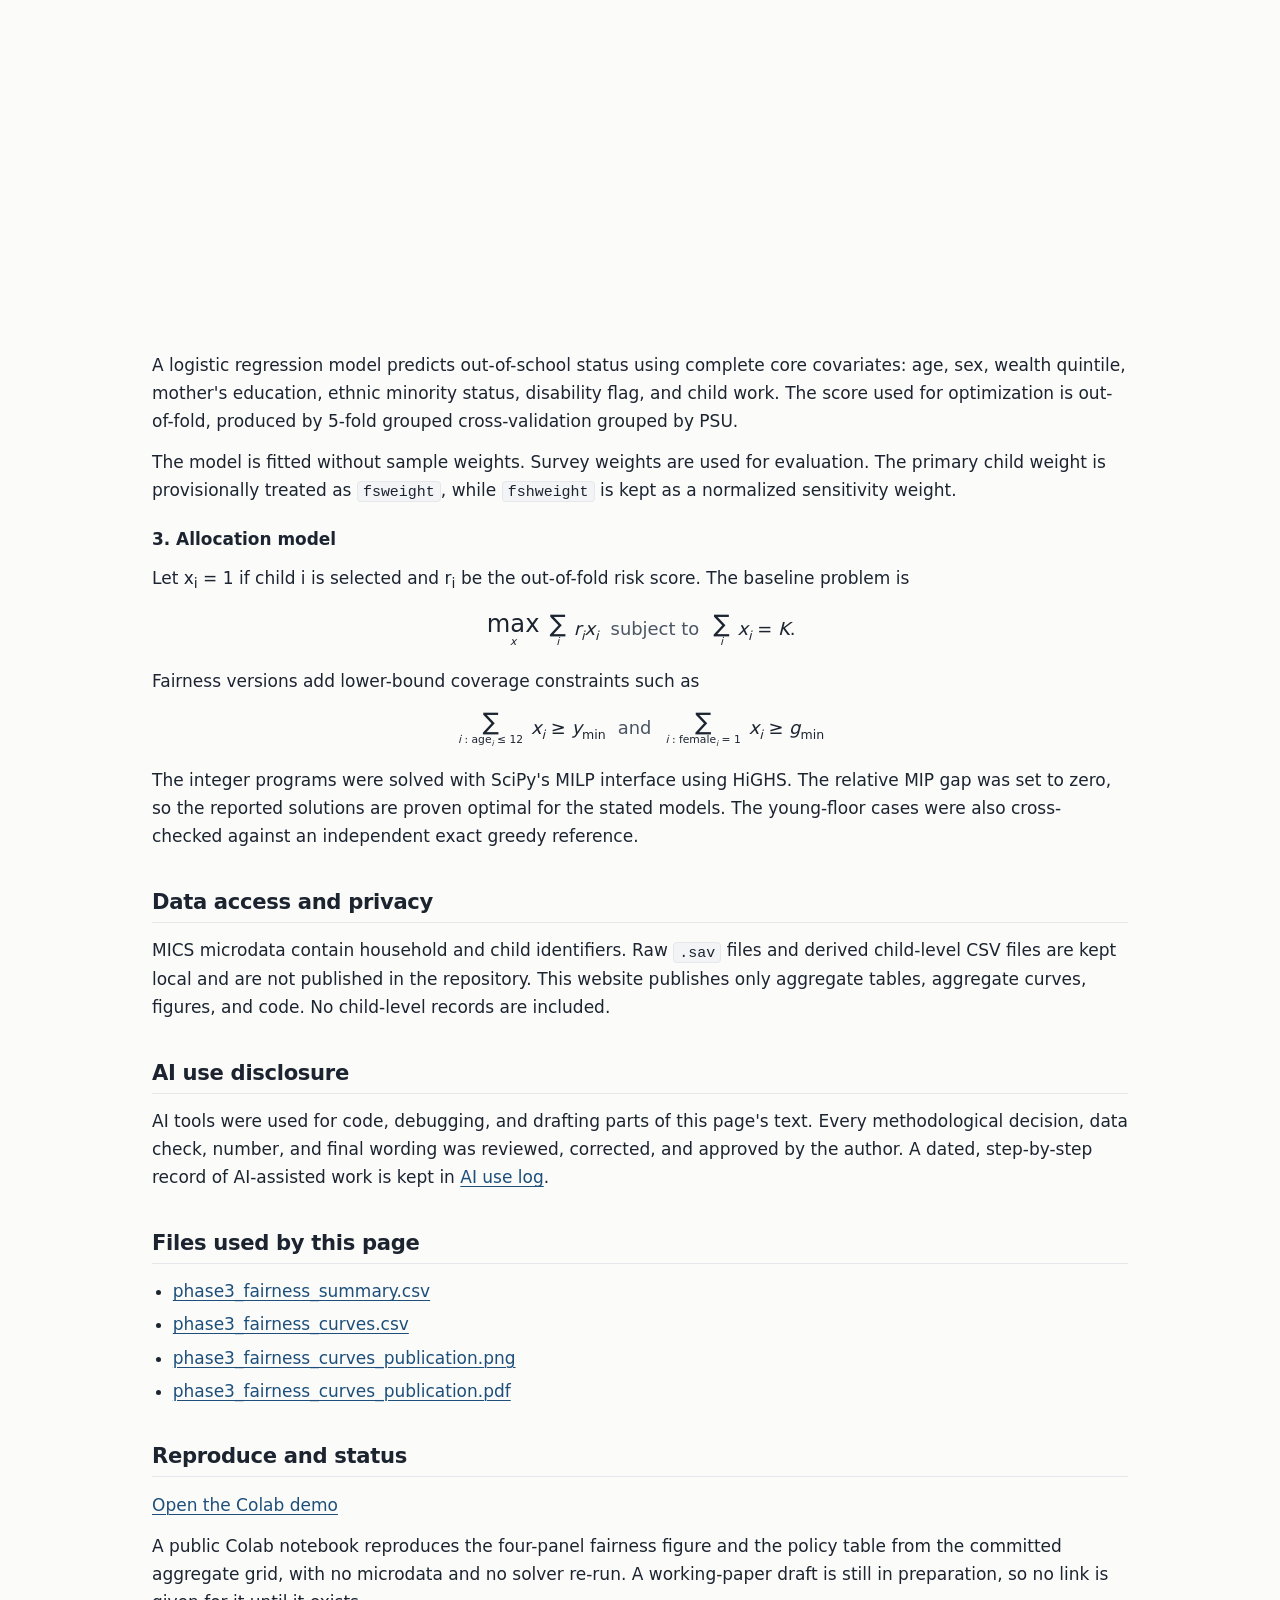
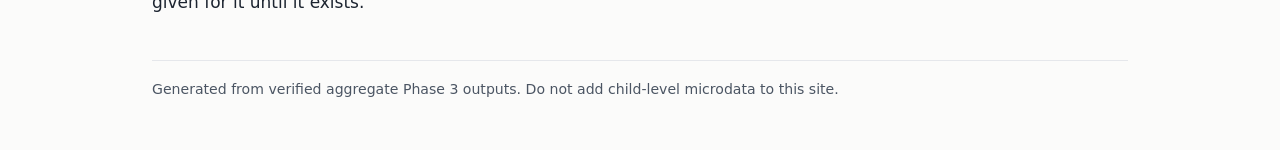
==== commit adb0557e: "Link public Colab demo; correct status line" ====
--- a/docs/index.html
+++ b/docs/index.html
@@ -70,8 +70,9 @@
 <p>AI tools were used for code, debugging, and drafting parts of this page's text. Every methodological decision, data check, number, and final wording was reviewed, corrected, and approved by the author. A dated, step-by-step record of AI-assisted work is kept in <a href='ai-use-log.html'>AI use log</a>.</p>
 <h2>Files used by this page</h2>
 <ul><li><a href='data/phase3_fairness_summary.csv'>phase3_fairness_summary.csv</a></li><li><a href='data/phase3_fairness_curves.csv'>phase3_fairness_curves.csv</a></li><li><a href='assets/phase3_fairness_curves_publication.png'>phase3_fairness_curves_publication.png</a></li><li><a href='assets/phase3_fairness_curves_publication.pdf'>phase3_fairness_curves_publication.pdf</a></li></ul>
-<h2>Status and what is next</h2>
-<p>This site is live and is built from aggregate outputs only. A Google Colab demo that reproduces the fairness figure and the policy table from the aggregate CSVs, and a working-paper draft, are in preparation; neither is published yet, so no link is given until it exists.</p>
+<h2>Reproduce and status</h2>
+<p><a href='https://colab.research.google.com/github/rafi-math/edu-support-optimization-bd/blob/main/phase3_reproduce_demo.ipynb'>Open the Colab demo</a></p>
+<p>A public Colab notebook reproduces the four-panel fairness figure and the policy table from the committed aggregate grid, with no microdata and no solver re-run. A working-paper draft is still in preparation, so no link is given for it until it exists.</p>
 <div class='footer'>Generated from verified aggregate Phase 3 outputs. Do not add child-level microdata to this site.</div>
 </main>
 <div class='zoombar' role='group' aria-label='Reading zoom'>
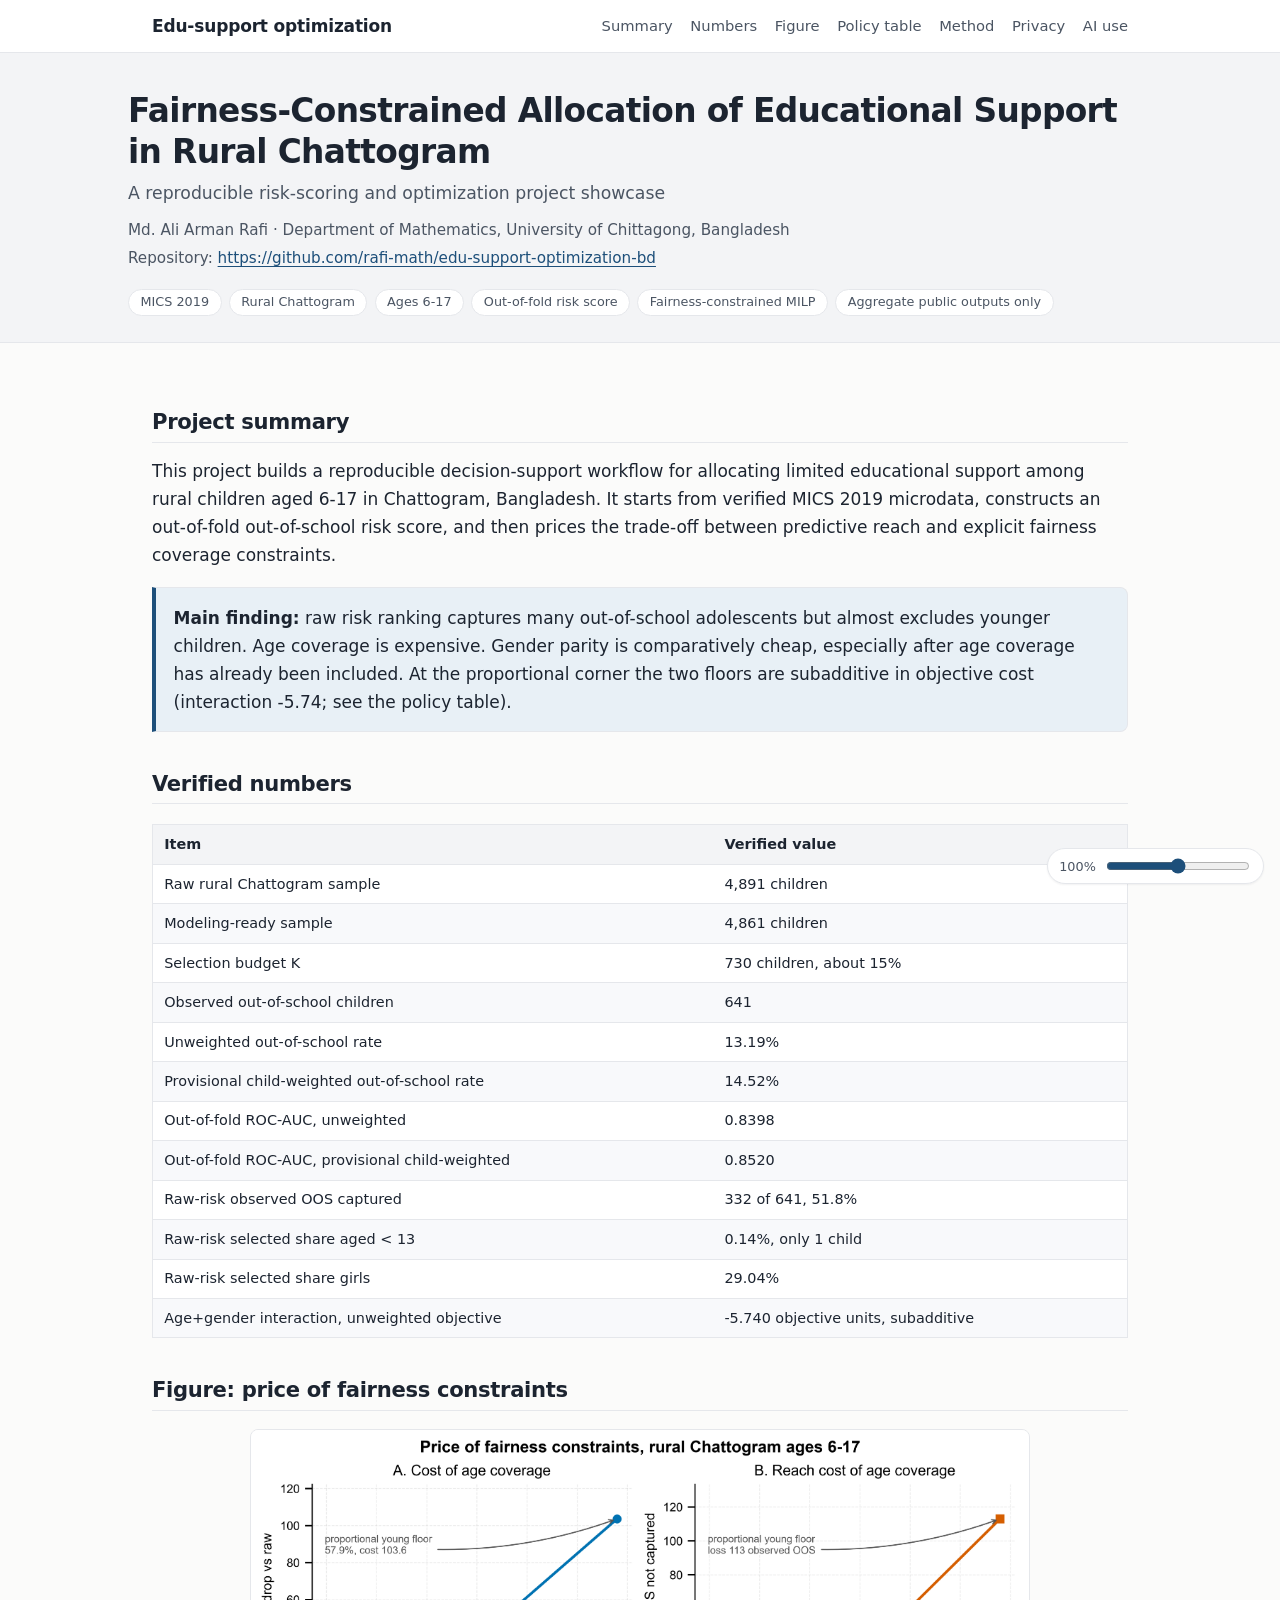
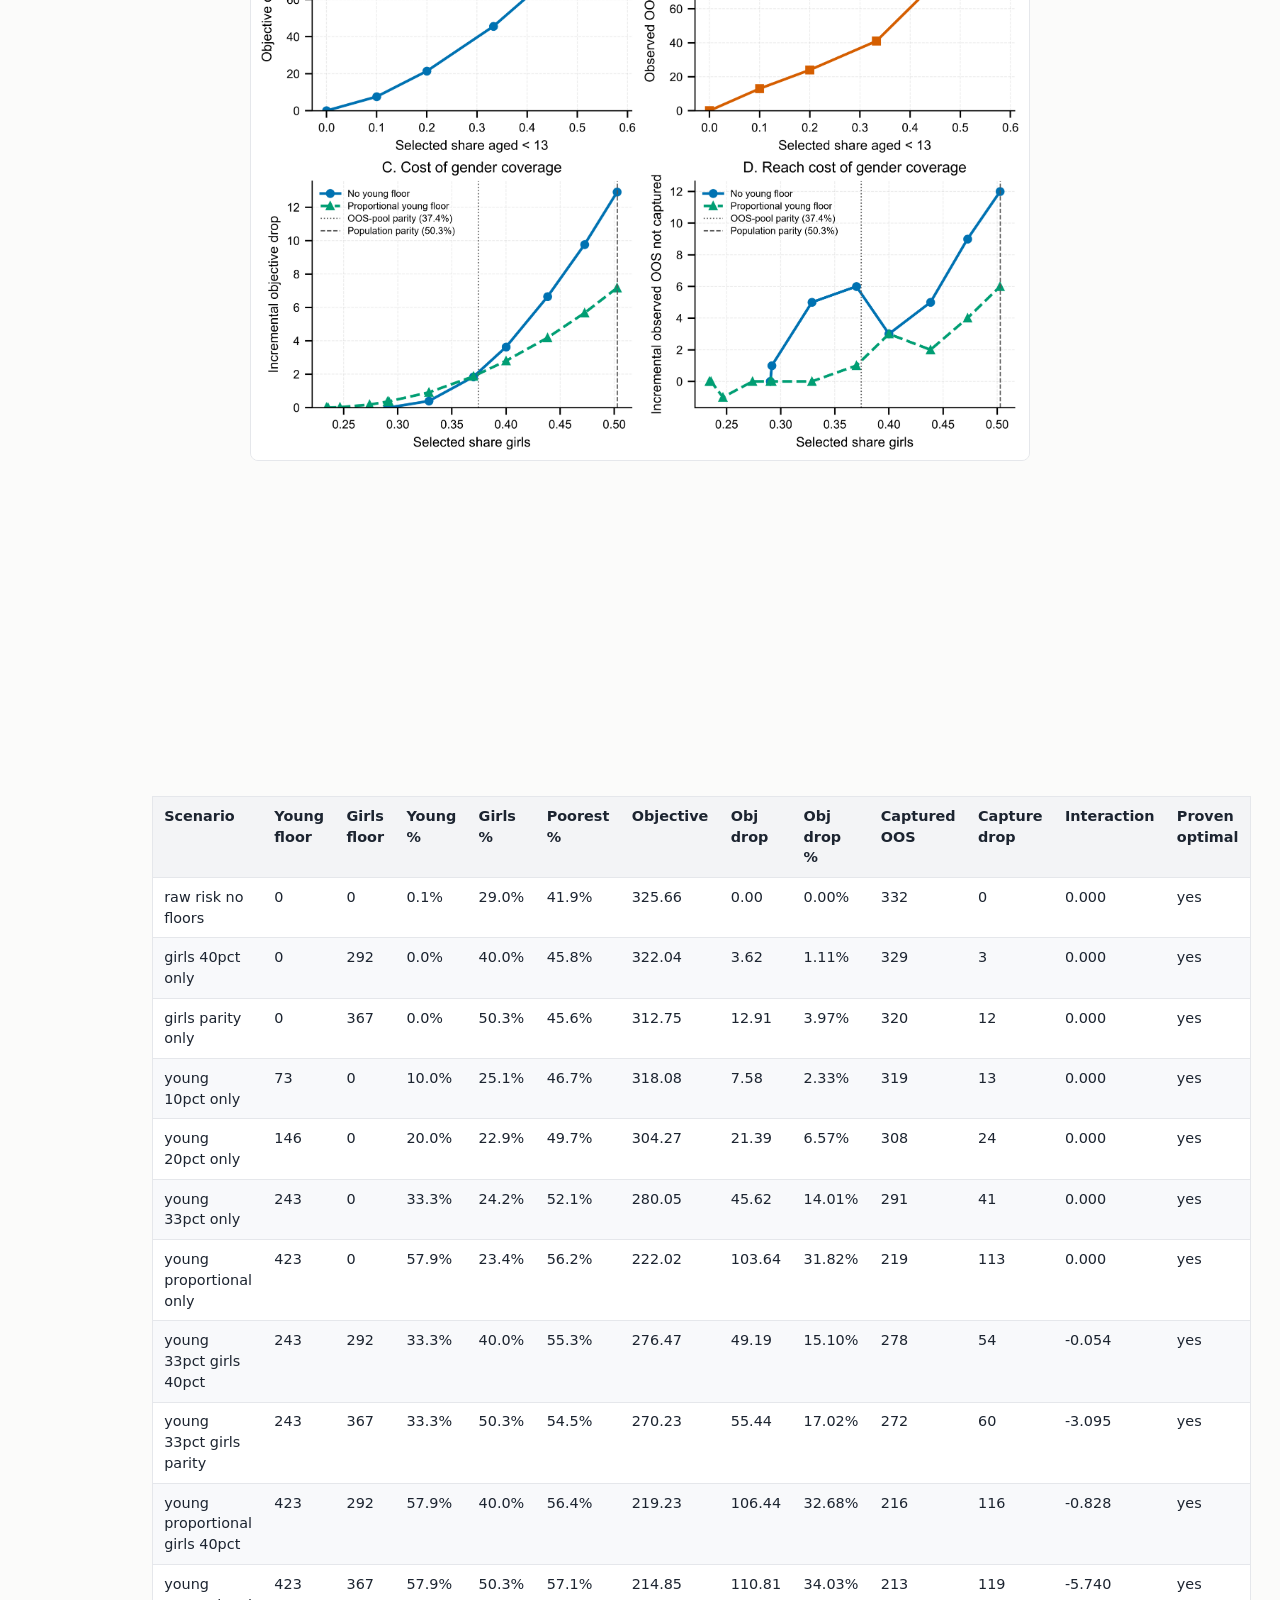
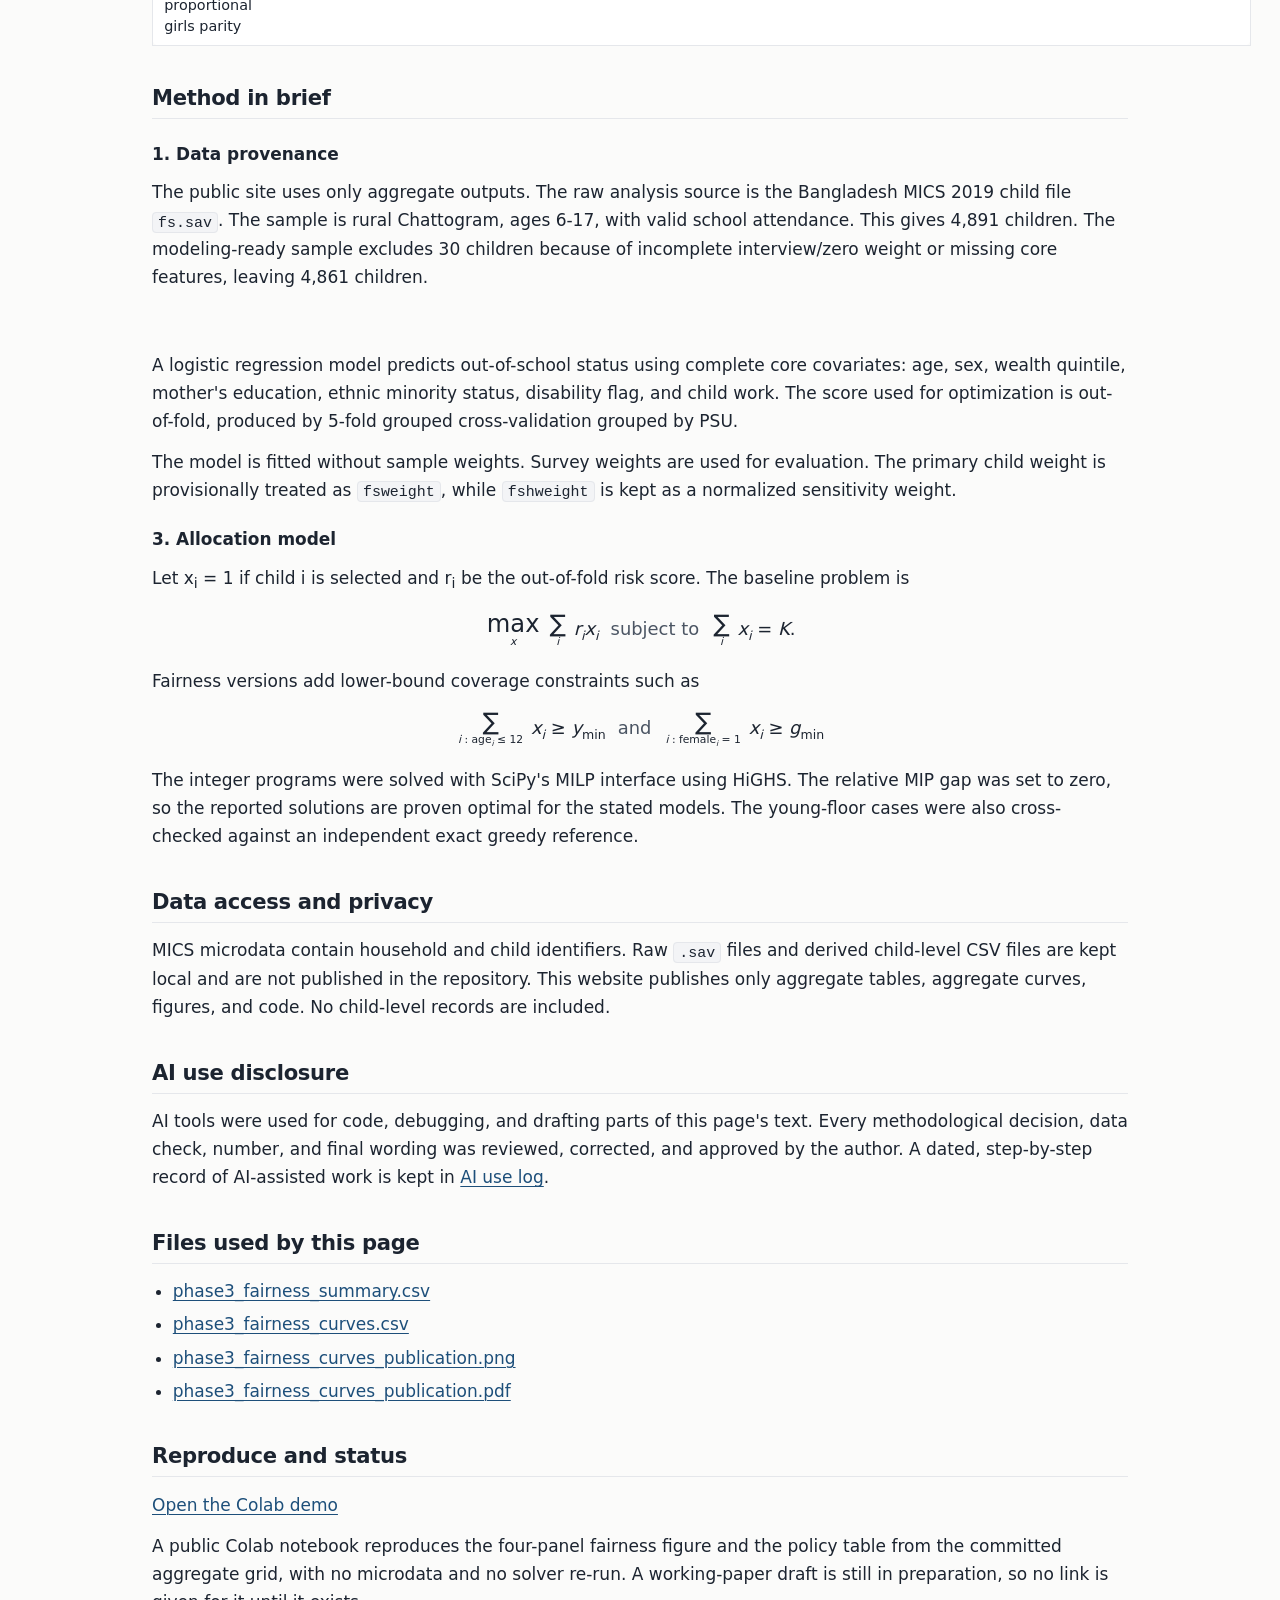
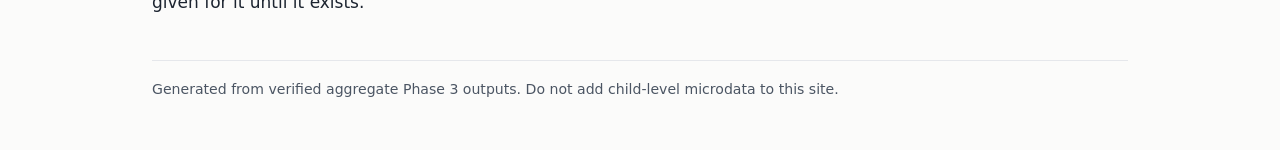
==== commit 16b3aedb: "Fix Colab demo link path (notebook is under docs/)" ====
--- a/docs/index.html
+++ b/docs/index.html
@@ -71,7 +71,7 @@
 <h2>Files used by this page</h2>
 <ul><li><a href='data/phase3_fairness_summary.csv'>phase3_fairness_summary.csv</a></li><li><a href='data/phase3_fairness_curves.csv'>phase3_fairness_curves.csv</a></li><li><a href='assets/phase3_fairness_curves_publication.png'>phase3_fairness_curves_publication.png</a></li><li><a href='assets/phase3_fairness_curves_publication.pdf'>phase3_fairness_curves_publication.pdf</a></li></ul>
 <h2>Reproduce and status</h2>
-<p><a href='https://colab.research.google.com/github/rafi-math/edu-support-optimization-bd/blob/main/phase3_reproduce_demo.ipynb'>Open the Colab demo</a></p>
+<p><a href='https://colab.research.google.com/github/rafi-math/edu-support-optimization-bd/blob/main/docs/phase3_reproduce_demo.ipynb'>Open the Colab demo</a></p>
 <p>A public Colab notebook reproduces the four-panel fairness figure and the policy table from the committed aggregate grid, with no microdata and no solver re-run. A working-paper draft is still in preparation, so no link is given for it until it exists.</p>
 <div class='footer'>Generated from verified aggregate Phase 3 outputs. Do not add child-level microdata to this site.</div>
 </main>
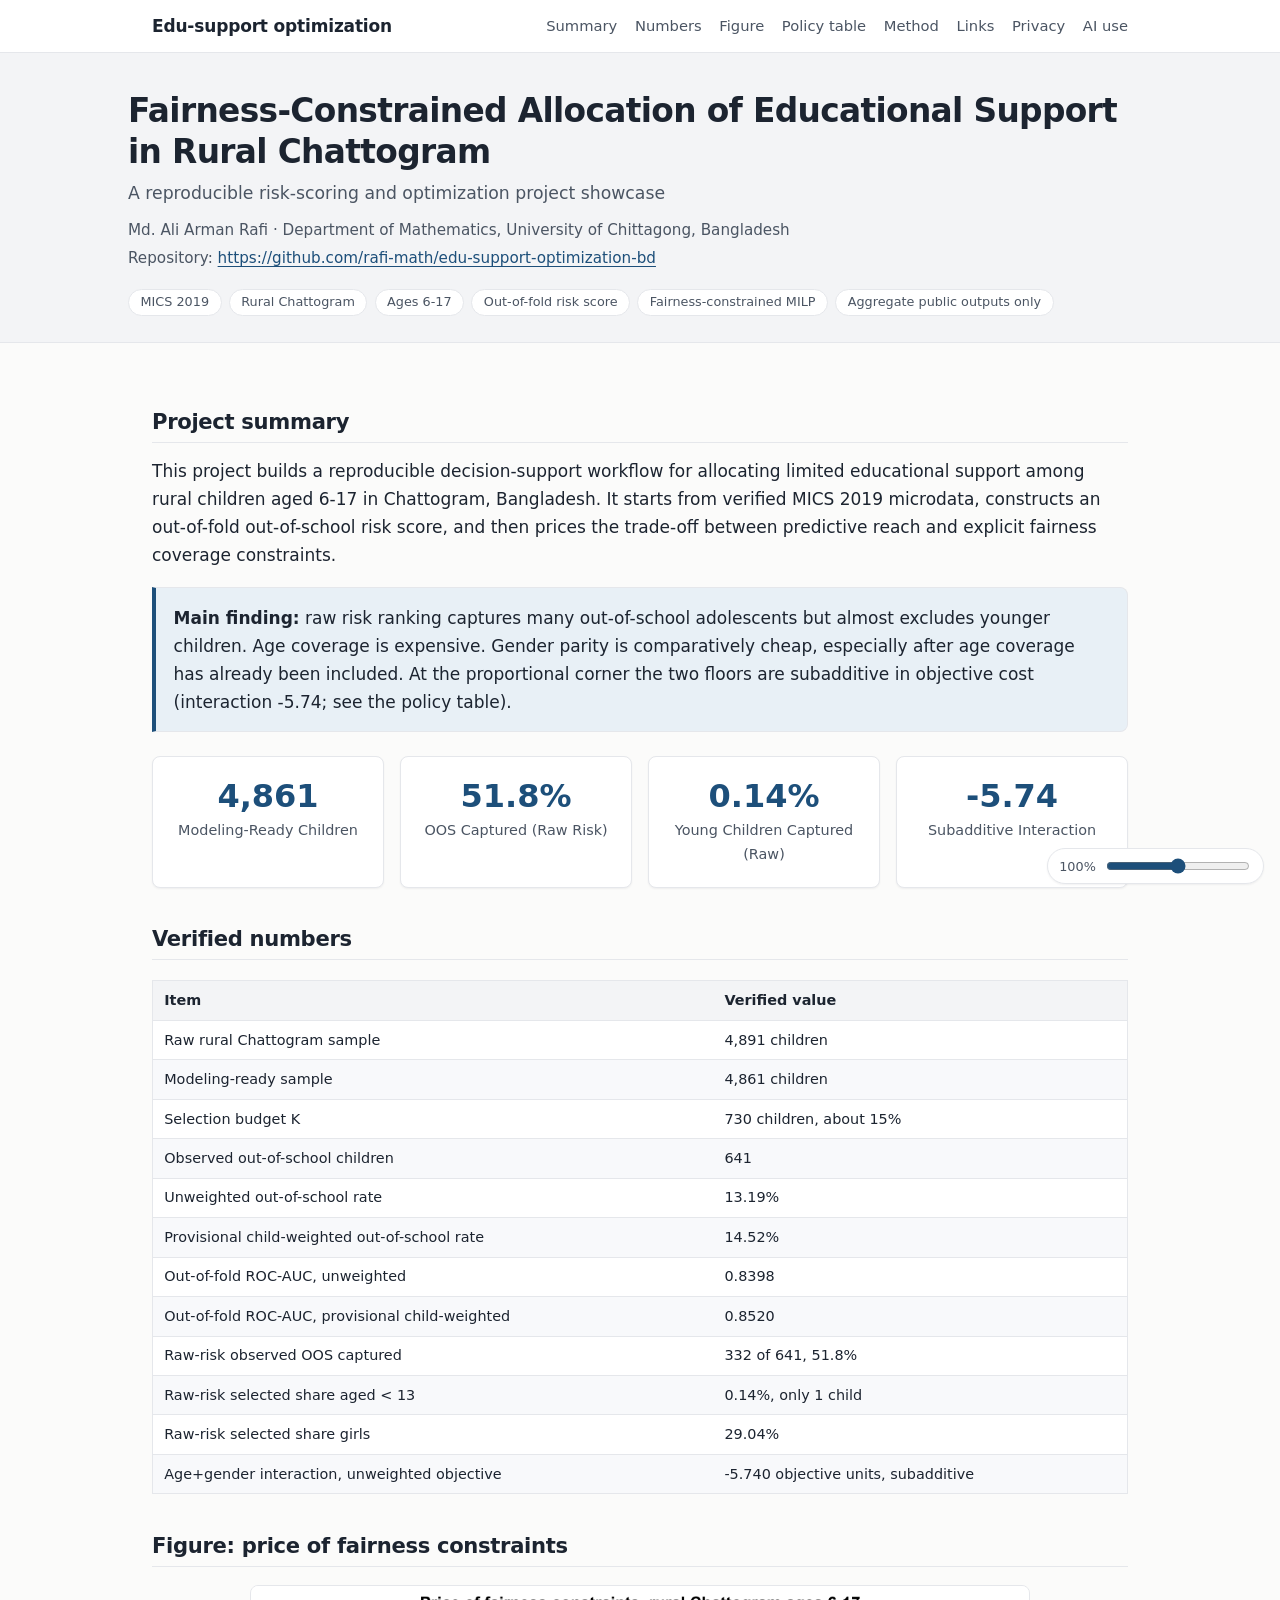
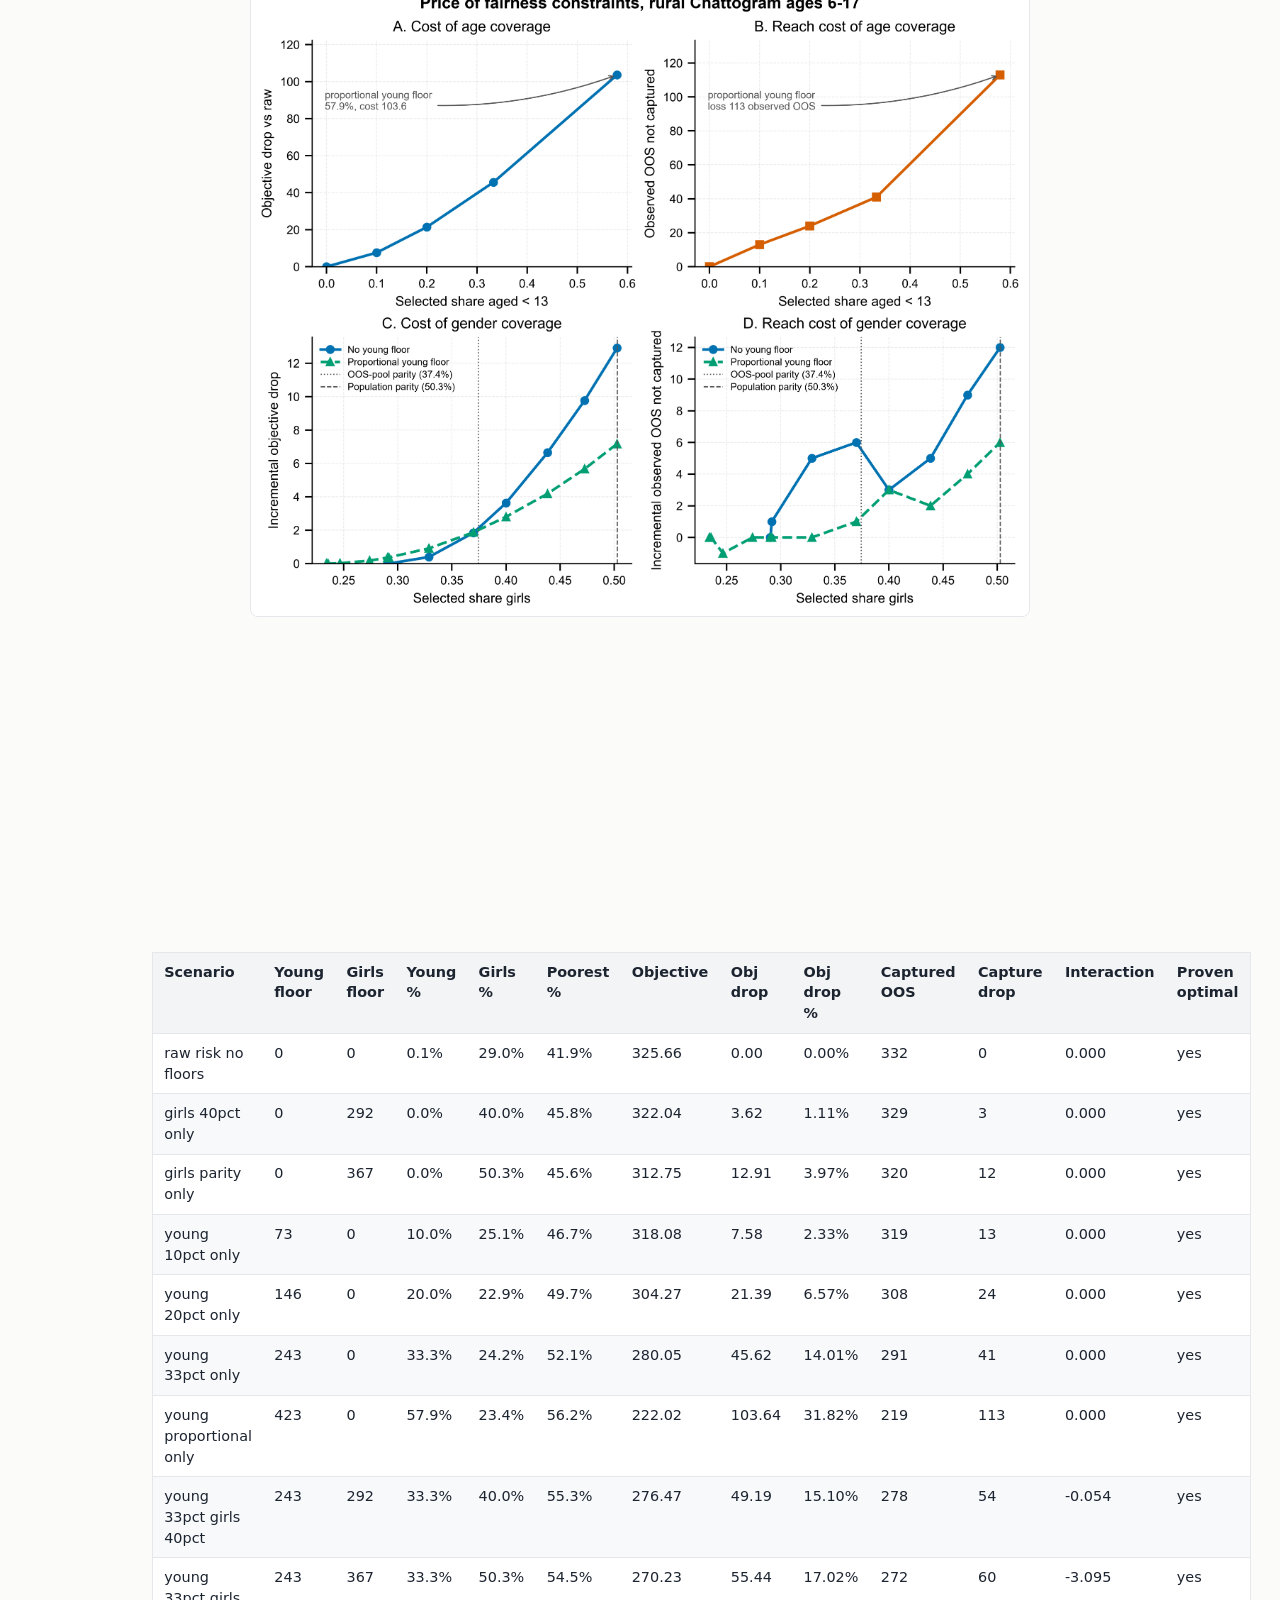
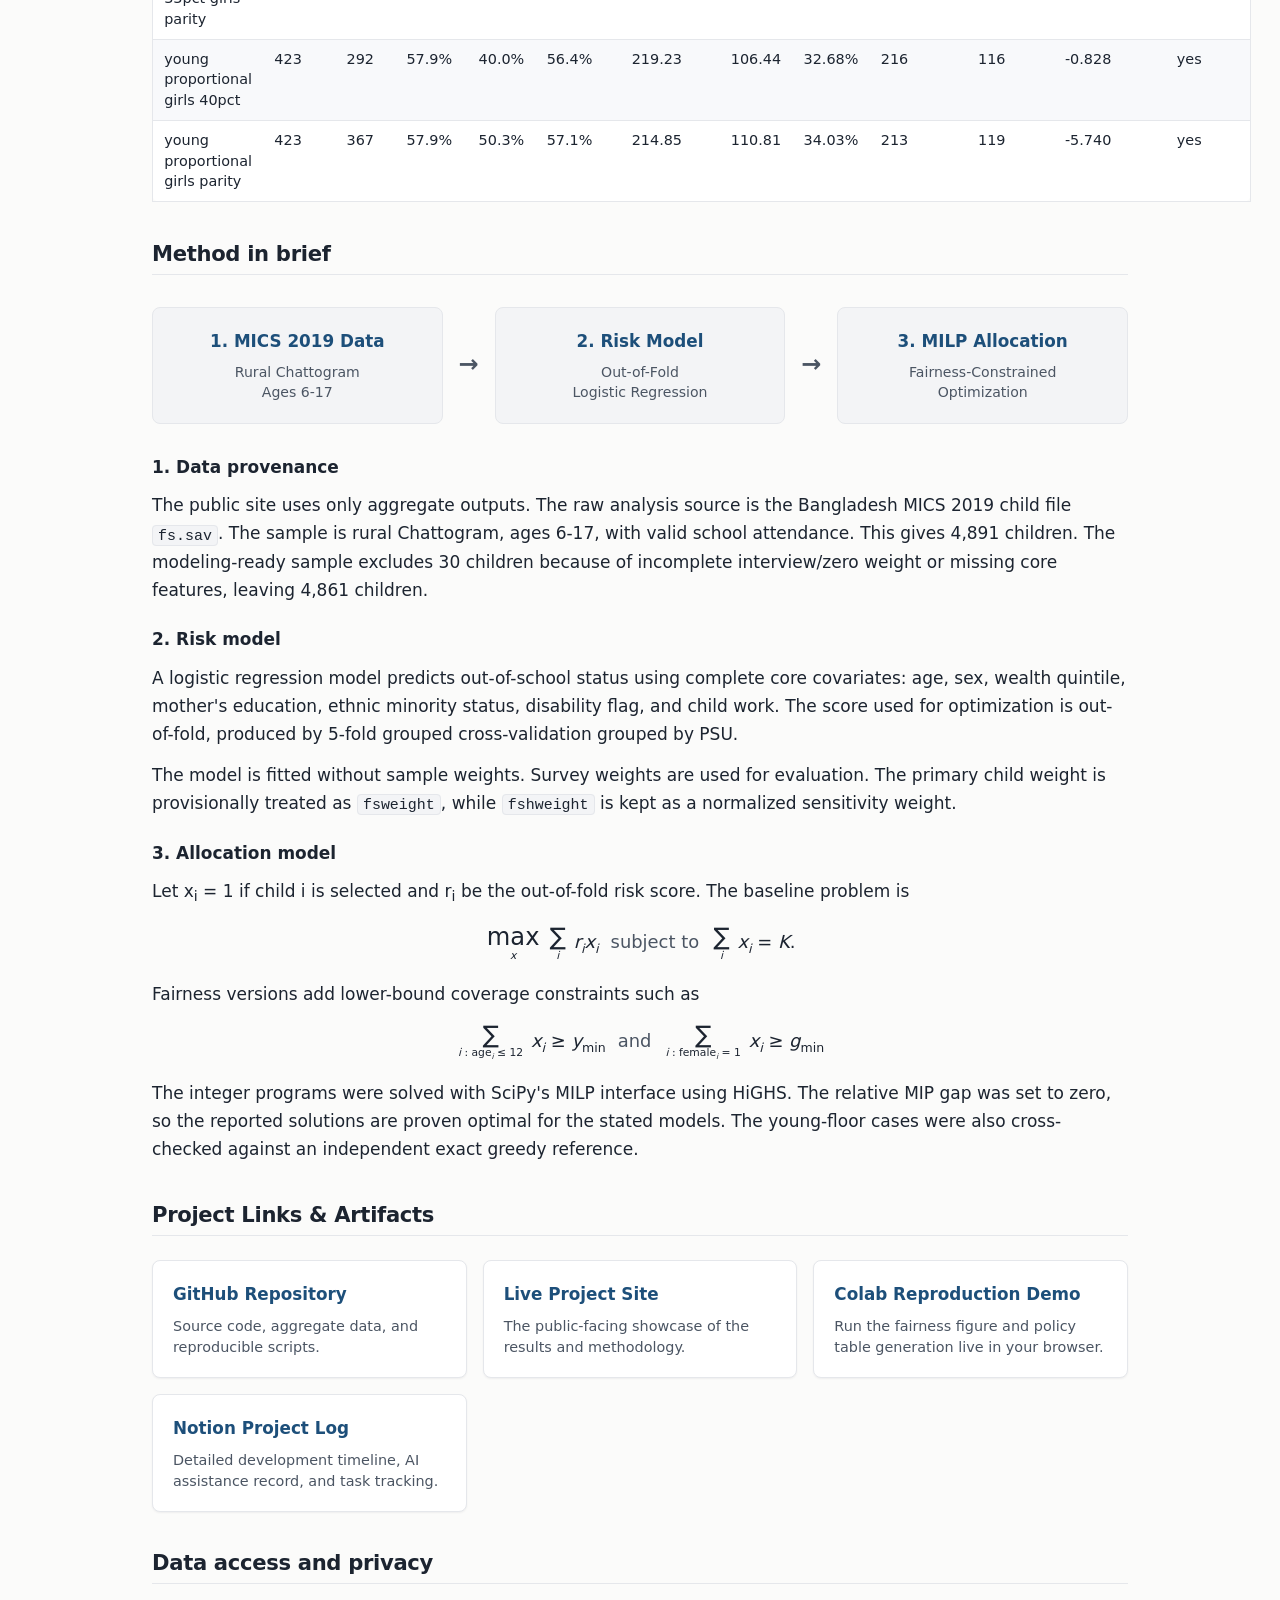
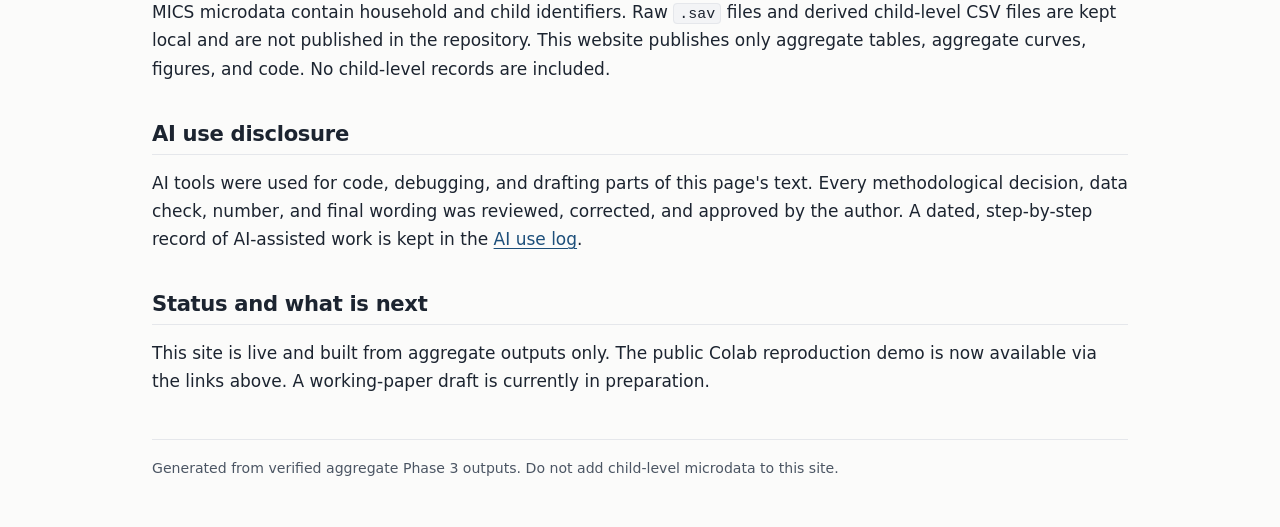
==== commit a9d09b0b: "Update index.html" ====
--- a/docs/index.html
+++ b/docs/index.html
@@ -1,84 +1 @@
-<!doctype html>
-<html lang='en'>
-<head>
-<meta charset='utf-8'>
-<meta name='viewport' content='width=device-width, initial-scale=1'>
-<title>Fairness-Constrained Allocation of Educational Support in Rural Chattogram</title>
-<link rel='stylesheet' href='styles.css'>
-<script>
-(function () {
-  var d = document.documentElement;
-  try {
-    if (window.matchMedia && window.matchMedia('(prefers-reduced-motion: reduce)').matches) { return; }
-    if (!('IntersectionObserver' in window)) { return; }
-    d.className += ' js-reveal';
-    window.__revealGuard = setTimeout(function () { d.className = d.className.replace(' js-reveal', ''); }, 2000);
-  } catch (e) {}
-})();
-</script>
-</head>
-<body>
-<nav class='topnav' aria-label='Section navigation'>
-  <div class='topnav-inner'>
-    <a class='topnav-brand' href='#top'>Edu-support optimization</a>
-    <div class='topnav-links'>
-      <a href='#summary'>Summary</a>
-      <a href='#numbers'>Numbers</a>
-      <a href='#figure'>Figure</a>
-      <a href='#policy'>Policy table</a>
-      <a href='#method'>Method</a>
-      <a href='#privacy'>Privacy</a>
-      <a href='#ai'>AI use</a>
-    </div>
-  </div>
-</nav>
-<header id='top'>
-<h1>Fairness-Constrained Allocation of Educational Support in Rural Chattogram</h1>
-<div class='subtitle'>A reproducible risk-scoring and optimization project showcase</div>
-<div class='meta'>Md. Ali Arman Rafi &middot; Department of Mathematics, University of Chittagong, Bangladesh</div>
-<div class='meta'>Repository: <a href='https://github.com/rafi-math/edu-support-optimization-bd'>https://github.com/rafi-math/edu-support-optimization-bd</a></div>
-<div class='badge-row'><span class='badge'>MICS 2019</span><span class='badge'>Rural Chattogram</span><span class='badge'>Ages 6-17</span><span class='badge'>Out-of-fold risk score</span><span class='badge'>Fairness-constrained MILP</span><span class='badge'>Aggregate public outputs only</span></div>
-</header>
-<main>
-<h2 id='summary'>Project summary</h2>
-<p>This project builds a reproducible decision-support workflow for allocating limited educational support among rural children aged 6-17 in Chattogram, Bangladesh. It starts from verified MICS 2019 microdata, constructs an out-of-fold out-of-school risk score, and then prices the trade-off between predictive reach and explicit fairness coverage constraints.</p>
-<div class='callout'><strong>Main finding:</strong> raw risk ranking captures many out-of-school adolescents but almost excludes younger children. Age coverage is expensive. Gender parity is comparatively cheap, especially after age coverage has already been included. At the proportional corner the two floors are subadditive in objective cost (interaction -5.74; see the policy table).</div>
-<h2 id='numbers'>Verified numbers</h2>
-<table class='data-table'><thead><tr><th>Item</th><th>Verified value</th></tr></thead><tbody><tr><td>Raw rural Chattogram sample</td><td>4,891 children</td></tr><tr><td>Modeling-ready sample</td><td>4,861 children</td></tr><tr><td>Selection budget K</td><td>730 children, about 15%</td></tr><tr><td>Observed out-of-school children</td><td>641</td></tr><tr><td>Unweighted out-of-school rate</td><td>13.19%</td></tr><tr><td>Provisional child-weighted out-of-school rate</td><td>14.52%</td></tr><tr><td>Out-of-fold ROC-AUC, unweighted</td><td>0.8398</td></tr><tr><td>Out-of-fold ROC-AUC, provisional child-weighted</td><td>0.8520</td></tr><tr><td>Raw-risk observed OOS captured</td><td>332 of 641, 51.8%</td></tr><tr><td>Raw-risk selected share aged &lt; 13</td><td>0.14%, only 1 child</td></tr><tr><td>Raw-risk selected share girls</td><td>29.04%</td></tr><tr><td>Age+gender interaction, unweighted objective</td><td>-5.740 objective units, subadditive</td></tr></tbody></table>
-<h2 id='figure'>Figure: price of fairness constraints</h2>
-<img class='figure' src='assets/phase3_fairness_curves_publication.png' alt='Four-panel line chart of the cost of fairness constraints in a rural Chattogram educational support allocation model. Panels A and B show the objective and reach cost of an under-13 coverage floor. Panels C and D show the incremental cost of a girls floor, with and without the under-13 floor, with grey reference lines for out-of-school-pool parity (37.4%) and population parity (50.3%).'>
-<p class='small'>Vector figure: <a href='assets/phase3_fairness_curves_publication.pdf'>PDF</a></p>
-<p class='small'>Panels A and B price the under-13 floor: the x-axis is the required minimum share of selected children aged under 13; in A the y-axis is the loss in total out-of-fold risk relative to the unconstrained allocation, and in B it is the additional observed out-of-school children left uncaptured. Panels C and D price the girls floor on the same axes, with and without the proportional under-13 floor already in place. In C and D the dotted grey line marks the female share among observed out-of-school children (37.4%) and the dashed grey line marks the female share among all children in the sample (50.3%); these are reference points, not constraints. The girls floor costs less once the age floor is present, which is the subadditivity reported in the policy table below (interaction -5.74 at the proportional corner).</p>
-<h2 id='policy'>Policy scenario table</h2>
-<p>The objective is the sum of out-of-fold predicted risk scores. Observed out-of-school capture is an evaluation metric only; it is not used as the optimization target.</p>
-<table class='data-table'><thead><tr><th>Scenario</th><th>Young floor</th><th>Girls floor</th><th>Young %</th><th>Girls %</th><th>Poorest %</th><th>Objective</th><th>Obj drop</th><th>Obj drop %</th><th>Captured OOS</th><th>Capture drop</th><th>Interaction</th><th>Proven optimal</th></tr></thead><tbody><tr><td>raw risk no floors</td><td>0</td><td>0</td><td>0.1%</td><td>29.0%</td><td>41.9%</td><td>325.66</td><td>0.00</td><td>0.00%</td><td>332</td><td>0</td><td>0.000</td><td>yes</td></tr><tr><td>girls 40pct only</td><td>0</td><td>292</td><td>0.0%</td><td>40.0%</td><td>45.8%</td><td>322.04</td><td>3.62</td><td>1.11%</td><td>329</td><td>3</td><td>0.000</td><td>yes</td></tr><tr><td>girls parity only</td><td>0</td><td>367</td><td>0.0%</td><td>50.3%</td><td>45.6%</td><td>312.75</td><td>12.91</td><td>3.97%</td><td>320</td><td>12</td><td>0.000</td><td>yes</td></tr><tr><td>young 10pct only</td><td>73</td><td>0</td><td>10.0%</td><td>25.1%</td><td>46.7%</td><td>318.08</td><td>7.58</td><td>2.33%</td><td>319</td><td>13</td><td>0.000</td><td>yes</td></tr><tr><td>young 20pct only</td><td>146</td><td>0</td><td>20.0%</td><td>22.9%</td><td>49.7%</td><td>304.27</td><td>21.39</td><td>6.57%</td><td>308</td><td>24</td><td>0.000</td><td>yes</td></tr><tr><td>young 33pct only</td><td>243</td><td>0</td><td>33.3%</td><td>24.2%</td><td>52.1%</td><td>280.05</td><td>45.62</td><td>14.01%</td><td>291</td><td>41</td><td>0.000</td><td>yes</td></tr><tr><td>young proportional only</td><td>423</td><td>0</td><td>57.9%</td><td>23.4%</td><td>56.2%</td><td>222.02</td><td>103.64</td><td>31.82%</td><td>219</td><td>113</td><td>0.000</td><td>yes</td></tr><tr><td>young 33pct girls 40pct</td><td>243</td><td>292</td><td>33.3%</td><td>40.0%</td><td>55.3%</td><td>276.47</td><td>49.19</td><td>15.10%</td><td>278</td><td>54</td><td>-0.054</td><td>yes</td></tr><tr><td>young 33pct girls parity</td><td>243</td><td>367</td><td>33.3%</td><td>50.3%</td><td>54.5%</td><td>270.23</td><td>55.44</td><td>17.02%</td><td>272</td><td>60</td><td>-3.095</td><td>yes</td></tr><tr><td>young proportional girls 40pct</td><td>423</td><td>292</td><td>57.9%</td><td>40.0%</td><td>56.4%</td><td>219.23</td><td>106.44</td><td>32.68%</td><td>216</td><td>116</td><td>-0.828</td><td>yes</td></tr><tr><td>young proportional girls parity</td><td>423</td><td>367</td><td>57.9%</td><td>50.3%</td><td>57.1%</td><td>214.85</td><td>110.81</td><td>34.03%</td><td>213</td><td>119</td><td>-5.740</td><td>yes</td></tr></tbody></table>
-<h2 id='method'>Method in brief</h2>
-<h3>1. Data provenance</h3>
-<p>The public site uses only aggregate outputs. The raw analysis source is the Bangladesh MICS 2019 child file <span class='code'>fs.sav</span>. The sample is rural Chattogram, ages 6-17, with valid school attendance. This gives 4,891 children. The modeling-ready sample excludes 30 children because of incomplete interview/zero weight or missing core features, leaving 4,861 children.</p>
-<h3>2. Risk model</h3>
-<p>A logistic regression model predicts out-of-school status using complete core covariates: age, sex, wealth quintile, mother's education, ethnic minority status, disability flag, and child work. The score used for optimization is out-of-fold, produced by 5-fold grouped cross-validation grouped by PSU.</p>
-<p>The model is fitted without sample weights. Survey weights are used for evaluation. The primary child weight is provisionally treated as <span class='code'>fsweight</span>, while <span class='code'>fshweight</span> is kept as a normalized sensitivity weight.</p>
-<h3>3. Allocation model</h3>
-<p>Let <span class="v">x</span><sub><span class="v">i</span></sub> = 1 if child <span class="v">i</span> is selected and <span class="v">r</span><sub><span class="v">i</span></sub> be the out-of-fold risk score. The baseline problem is</p>
-<div class="eq"><span class="lim"><span class="sym">max</span><span class="bot"><span class="v">x</span></span></span> <span class="lim"><span class="sym">&#8721;</span><span class="bot"><span class="v">i</span></span></span> <span class="v">r</span><sub><span class="v">i</span></sub><span class="v">x</span><sub><span class="v">i</span></sub> <span class="txt">subject to</span> <span class="lim"><span class="sym">&#8721;</span><span class="bot"><span class="v">i</span></span></span> <span class="v">x</span><sub><span class="v">i</span></sub> = <span class="v">K</span>.</div>
-<p>Fairness versions add lower-bound coverage constraints such as</p>
-<div class="eq"><span class="lim"><span class="sym">&#8721;</span><span class="bot"><span class="v">i</span> : age<sub><span class="v">i</span></sub> &#8804; 12</span></span> <span class="v">x</span><sub><span class="v">i</span></sub> &#8805; <span class="v">y</span><sub>min</sub> <span class="txt">and</span> <span class="lim"><span class="sym">&#8721;</span><span class="bot"><span class="v">i</span> : female<sub><span class="v">i</span></sub> = 1</span></span> <span class="v">x</span><sub><span class="v">i</span></sub> &#8805; <span class="v">g</span><sub>min</sub></div>
-<p>The integer programs were solved with SciPy's MILP interface using HiGHS. The relative MIP gap was set to zero, so the reported solutions are proven optimal for the stated models. The young-floor cases were also cross-checked against an independent exact greedy reference.</p>
-<h2 id='privacy'>Data access and privacy</h2>
-<p>MICS microdata contain household and child identifiers. Raw <span class='code'>.sav</span> files and derived child-level CSV files are kept local and are not published in the repository. This website publishes only aggregate tables, aggregate curves, figures, and code. No child-level records are included.</p>
-<h2 id='ai'>AI use disclosure</h2>
-<p>AI tools were used for code, debugging, and drafting parts of this page's text. Every methodological decision, data check, number, and final wording was reviewed, corrected, and approved by the author. A dated, step-by-step record of AI-assisted work is kept in <a href='ai-use-log.html'>AI use log</a>.</p>
-<h2>Files used by this page</h2>
-<ul><li><a href='data/phase3_fairness_summary.csv'>phase3_fairness_summary.csv</a></li><li><a href='data/phase3_fairness_curves.csv'>phase3_fairness_curves.csv</a></li><li><a href='assets/phase3_fairness_curves_publication.png'>phase3_fairness_curves_publication.png</a></li><li><a href='assets/phase3_fairness_curves_publication.pdf'>phase3_fairness_curves_publication.pdf</a></li></ul>
-<h2>Reproduce and status</h2>
-<p><a href='https://colab.research.google.com/github/rafi-math/edu-support-optimization-bd/blob/main/docs/phase3_reproduce_demo.ipynb'>Open the Colab demo</a></p>
-<p>A public Colab notebook reproduces the four-panel fairness figure and the policy table from the committed aggregate grid, with no microdata and no solver re-run. A working-paper draft is still in preparation, so no link is given for it until it exists.</p>
-<div class='footer'>Generated from verified aggregate Phase 3 outputs. Do not add child-level microdata to this site.</div>
-</main>
-<div class='zoombar' role='group' aria-label='Reading zoom'>
-  <span class='zoom-label' id='zoomLabel'>100%</span>
-  <input type='range' id='zoomRange' min='0' max='100' step='1' value='50' aria-label='Reading zoom level'>
-</div>
-<script src='app.js' defer></script>
-</body>
-</html>
+<!doctype html> <html lang='en'> <head> <meta charset='utf-8'> <meta name='viewport' content='width=device-width, initial-scale=1'> <title>Fairness-Constrained Allocation of Educational Support in Rural Chattogram</title> <link rel='stylesheet' href='styles.css'> <script> (function () { var d = document.documentElement; try { if (window.matchMedia && window.matchMedia('(prefers-reduced-motion: reduce)').matches) { return; } if (!('IntersectionObserver' in window)) { return; } d.className += ' js-reveal'; window.__revealGuard = setTimeout(function () { d.className = d.className.replace(' js-reveal', ''); }, 2000); } catch (e) {} })(); </script> </head> <body> <nav class='topnav' aria-label='Section navigation'> <div class='topnav-inner'> <a class='topnav-brand' href='#top'>Edu-support optimization</a> <div class='topnav-links'> <a href='#summary'>Summary</a> <a href='#numbers'>Numbers</a> <a href='#figure'>Figure</a> <a href='#policy'>Policy table</a> <a href='#method'>Method</a> <a href='#links'>Links</a> <a href='#privacy'>Privacy</a> <a href='#ai'>AI use</a> </div> </div> </nav> <header id='top'> <h1>Fairness-Constrained Allocation of Educational Support in Rural Chattogram</h1> <div class='subtitle'>A reproducible risk-scoring and optimization project showcase</div> <div class='meta'>Md. Ali Arman Rafi &middot; Department of Mathematics, University of Chittagong, Bangladesh</div> <div class='meta'>Repository: <a href='https://github.com/rafi-math/edu-support-optimization-bd'>https://github.com/rafi-math/edu-support-optimization-bd</a></div> <div class='badge-row'><span class='badge'>MICS 2019</span><span class='badge'>Rural Chattogram</span><span class='badge'>Ages 6-17</span><span class='badge'>Out-of-fold risk score</span><span class='badge'>Fairness-constrained MILP</span><span class='badge'>Aggregate public outputs only</span></div> </header> <main> <h2 id='summary'>Project summary</h2> <p>This project builds a reproducible decision-support workflow for allocating limited educational support among rural children aged 6-17 in Chattogram, Bangladesh. It starts from verified MICS 2019 microdata, constructs an out-of-fold out-of-school risk score, and then prices the trade-off between predictive reach and explicit fairness coverage constraints.</p> <div class='callout'><strong>Main finding:</strong> raw risk ranking captures many out-of-school adolescents but almost excludes younger children. Age coverage is expensive. Gender parity is comparatively cheap, especially after age coverage has already been included. At the proportional corner the two floors are subadditive in objective cost (interaction -5.74; see the policy table).</div> <div class="metrics-grid"> <div class="metric-card"><div class="metric-value">4,861</div><div class="metric-label">Modeling-Ready Children</div></div> <div class="metric-card"><div class="metric-value">51.8%</div><div class="metric-label">OOS Captured (Raw Risk)</div></div> <div class="metric-card"><div class="metric-value">0.14%</div><div class="metric-label">Young Children Captured (Raw)</div></div> <div class="metric-card"><div class="metric-value">-5.74</div><div class="metric-label">Subadditive Interaction</div></div> </div> <h2 id='numbers'>Verified numbers</h2> <table class='data-table'><thead><tr><th>Item</th><th>Verified value</th></tr></thead><tbody><tr><td>Raw rural Chattogram sample</td><td>4,891 children</td></tr><tr><td>Modeling-ready sample</td><td>4,861 children</td></tr><tr><td>Selection budget K</td><td>730 children, about 15%</td></tr><tr><td>Observed out-of-school children</td><td>641</td></tr><tr><td>Unweighted out-of-school rate</td><td>13.19%</td></tr><tr><td>Provisional child-weighted out-of-school rate</td><td>14.52%</td></tr><tr><td>Out-of-fold ROC-AUC, unweighted</td><td>0.8398</td></tr><tr><td>Out-of-fold ROC-AUC, provisional child-weighted</td><td>0.8520</td></tr><tr><td>Raw-risk observed OOS captured</td><td>332 of 641, 51.8%</td></tr><tr><td>Raw-risk selected share aged &lt; 13</td><td>0.14%, only 1 child</td></tr><tr><td>Raw-risk selected share girls</td><td>29.04%</td></tr><tr><td>Age+gender interaction, unweighted objective</td><td>-5.740 objective units, subadditive</td></tr></tbody></table> <h2 id='figure'>Figure: price of fairness constraints</h2> <img class='figure' src='assets/phase3_fairness_curves_publication.png' alt='Four-panel line chart of the cost of fairness constraints in a rural Chattogram educational support allocation model. Panels A and B show the objective and reach cost of an under-13 coverage floor. Panels C and D show the incremental cost of a girls floor, with and without the under-13 floor, with grey reference lines for out-of-school-pool parity (37.4%) and population parity (50.3%).'> <p class='small'>Vector figure: <a href='assets/phase3_fairness_curves_publication.pdf'>PDF</a></p> <p class='small'>Panels A and B price the under-13 floor: the x-axis is the required minimum share of selected children aged under 13; in A the y-axis is the loss in total out-of-fold risk relative to the unconstrained allocation, and in B it is the additional observed out-of-school children left uncaptured. Panels C and D price the girls floor on the same axes, with and without the proportional under-13 floor already in place. In C and D the dotted grey line marks the female share among observed out-of-school children (37.4%) and the dashed grey line marks the female share among all children in the sample (50.3%); these are reference points, not constraints. The girls floor costs less once the age floor is present, which is the subadditivity reported in the policy table below (interaction -5.74 at the proportional corner).</p> <h2 id='policy'>Policy scenario table</h2> <p>The objective is the sum of out-of-fold predicted risk scores. Observed out-of-school capture is an evaluation metric only; it is not used as the optimization target.</p> <table class='data-table'><thead><tr><th>Scenario</th><th>Young floor</th><th>Girls floor</th><th>Young %</th><th>Girls %</th><th>Poorest %</th><th>Objective</th><th>Obj drop</th><th>Obj drop %</th><th>Captured OOS</th><th>Capture drop</th><th>Interaction</th><th>Proven optimal</th></tr></thead><tbody><tr><td>raw risk no floors</td><td>0</td><td>0</td><td>0.1%</td><td>29.0%</td><td>41.9%</td><td>325.66</td><td>0.00</td><td>0.00%</td><td>332</td><td>0</td><td>0.000</td><td>yes</td></tr><tr><td>girls 40pct only</td><td>0</td><td>292</td><td>0.0%</td><td>40.0%</td><td>45.8%</td><td>322.04</td><td>3.62</td><td>1.11%</td><td>329</td><td>3</td><td>0.000</td><td>yes</td></tr><tr><td>girls parity only</td><td>0</td><td>367</td><td>0.0%</td><td>50.3%</td><td>45.6%</td><td>312.75</td><td>12.91</td><td>3.97%</td><td>320</td><td>12</td><td>0.000</td><td>yes</td></tr><tr><td>young 10pct only</td><td>73</td><td>0</td><td>10.0%</td><td>25.1%</td><td>46.7%</td><td>318.08</td><td>7.58</td><td>2.33%</td><td>319</td><td>13</td><td>0.000</td><td>yes</td></tr><tr><td>young 20pct only</td><td>146</td><td>0</td><td>20.0%</td><td>22.9%</td><td>49.7%</td><td>304.27</td><td>21.39</td><td>6.57%</td><td>308</td><td>24</td><td>0.000</td><td>yes</td></tr><tr><td>young 33pct only</td><td>243</td><td>0</td><td>33.3%</td><td>24.2%</td><td>52.1%</td><td>280.05</td><td>45.62</td><td>14.01%</td><td>291</td><td>41</td><td>0.000</td><td>yes</td></tr><tr><td>young proportional only</td><td>423</td><td>0</td><td>57.9%</td><td>23.4%</td><td>56.2%</td><td>222.02</td><td>103.64</td><td>31.82%</td><td>219</td><td>113</td><td>0.000</td><td>yes</td></tr><tr><td>young 33pct girls 40pct</td><td>243</td><td>292</td><td>33.3%</td><td>40.0%</td><td>55.3%</td><td>276.47</td><td>49.19</td><td>15.10%</td><td>278</td><td>54</td><td>-0.054</td><td>yes</td></tr><tr><td>young 33pct girls parity</td><td>243</td><td>367</td><td>33.3%</td><td>50.3%</td><td>54.5%</td><td>270.23</td><td>55.44</td><td>17.02%</td><td>272</td><td>60</td><td>-3.095</td><td>yes</td></tr><tr><td>young proportional girls 40pct</td><td>423</td><td>292</td><td>57.9%</td><td>40.0%</td><td>56.4%</td><td>219.23</td><td>106.44</td><td>32.68%</td><td>216</td><td>116</td><td>-0.828</td><td>yes</td></tr><tr><td>young proportional girls parity</td><td>423</td><td>367</td><td>57.9%</td><td>50.3%</td><td>57.1%</td><td>214.85</td><td>110.81</td><td>34.03%</td><td>213</td><td>119</td><td>-5.740</td><td>yes</td></tr></tbody></table> <h2 id='method'>Method in brief</h2> <div class="pipeline"> <div class="pipeline-step"><h4>1. MICS 2019 Data</h4><p>Rural Chattogram<br>Ages 6-17</p></div> <div class="pipeline-arrow">&rarr;</div> <div class="pipeline-step"><h4>2. Risk Model</h4><p>Out-of-Fold<br>Logistic Regression</p></div> <div class="pipeline-arrow">&rarr;</div> <div class="pipeline-step"><h4>3. MILP Allocation</h4><p>Fairness-Constrained<br>Optimization</p></div> </div> <h3>1. Data provenance</h3> <p>The public site uses only aggregate outputs. The raw analysis source is the Bangladesh MICS 2019 child file <span class='code'>fs.sav</span>. The sample is rural Chattogram, ages 6-17, with valid school attendance. This gives 4,891 children. The modeling-ready sample excludes 30 children because of incomplete interview/zero weight or missing core features, leaving 4,861 children.</p> <h3>2. Risk model</h3> <p>A logistic regression model predicts out-of-school status using complete core covariates: age, sex, wealth quintile, mother's education, ethnic minority status, disability flag, and child work. The score used for optimization is out-of-fold, produced by 5-fold grouped cross-validation grouped by PSU.</p> <p>The model is fitted without sample weights. Survey weights are used for evaluation. The primary child weight is provisionally treated as <span class='code'>fsweight</span>, while <span class='code'>fshweight</span> is kept as a normalized sensitivity weight.</p> <h3>3. Allocation model</h3> <p>Let <span class="v">x</span><sub><span class="v">i</span></sub> = 1 if child <span class="v">i</span> is selected and <span class="v">r</span><sub><span class="v">i</span></sub> be the out-of-fold risk score. The baseline problem is</p> <div class="eq"><span class="lim"><span class="sym">max</span><span class="bot"><span class="v">x</span></span></span> <span class="lim"><span class="sym">&#8721;</span><span class="bot"><span class="v">i</span></span></span> <span class="v">r</span><sub><span class="v">i</span></sub><span class="v">x</span><sub><span class="v">i</span></sub> <span class="txt">subject to</span> <span class="lim"><span class="sym">&#8721;</span><span class="bot"><span class="v">i</span></span></span> <span class="v">x</span><sub><span class="v">i</span></sub> = <span class="v">K</span>.</div> <p>Fairness versions add lower-bound coverage constraints such as</p> <div class="eq"><span class="lim"><span class="sym">&#8721;</span><span class="bot"><span class="v">i</span> : age<sub><span class="v">i</span></sub> &#8804; 12</span></span> <span class="v">x</span><sub><span class="v">i</span></sub> &#8805; <span class="v">y</span><sub>min</sub> <span class="txt">and</span> <span class="lim"><span class="sym">&#8721;</span><span class="bot"><span class="v">i</span> : female<sub><span class="v">i</span></sub> = 1</span></span> <span class="v">x</span><sub><span class="v">i</span></sub> &#8805; <span class="v">g</span><sub>min</sub></div> <p>The integer programs were solved with SciPy's MILP interface using HiGHS. The relative MIP gap was set to zero, so the reported solutions are proven optimal for the stated models. The young-floor cases were also cross-checked against an independent exact greedy reference.</p> <h2 id='links'>Project Links & Artifacts</h2> <div class="links-grid"> <a href="https://github.com/rafi-math/edu-support-optimization-bd" class="link-card" target="_blank" rel="noopener"> <h4>GitHub Repository</h4> <p>Source code, aggregate data, and reproducible scripts.</p> </a> <a href="https://rafi-math.github.io/edu-support-optimization-bd/" class="link-card" target="_blank" rel="noopener"> <h4>Live Project Site</h4> <p>The public-facing showcase of the results and methodology.</p> </a> <a href="https://colab.research.google.com/github/rafi-math/edu-support-optimization-bd/blob/main/docs/phase3_reproduce_demo.ipynb" class="link-card" target="_blank" rel="noopener"> <h4>Colab Reproduction Demo</h4> <p>Run the fairness figure and policy table generation live in your browser.</p> </a> <a href="https://app.notion.com/p/3fa07b7d592580d4b119d19e1834fc5a?v=3fa07b7d59258013a668000cc7947d26&source=copy_link" class="link-card" target="_blank" rel="noopener"> <h4>Notion Project Log</h4> <p>Detailed development timeline, AI assistance record, and task tracking.</p> </a> </div> <h2 id='privacy'>Data access and privacy</h2> <p>MICS microdata contain household and child identifiers. Raw <span class='code'>.sav</span> files and derived child-level CSV files are kept local and are not published in the repository. This website publishes only aggregate tables, aggregate curves, figures, and code. No child-level records are included.</p> <h2 id='ai'>AI use disclosure</h2> <p>AI tools were used for code, debugging, and drafting parts of this page's text. Every methodological decision, data check, number, and final wording was reviewed, corrected, and approved by the author. A dated, step-by-step record of AI-assisted work is kept in the <a href='ai-use-log.html'>AI use log</a>.</p> <h2>Status and what is next</h2> <p>This site is live and built from aggregate outputs only. The public Colab reproduction demo is now available via the links above. A working-paper draft is currently in preparation.</p> <div class='footer'>Generated from verified aggregate Phase 3 outputs. Do not add child-level microdata to this site.</div> </main> <div class='zoombar' role='group' aria-label='Reading zoom'> <span class='zoom-label' id='zoomLabel'>100%</span> <input type='range' id='zoomRange' min='0' max='100' step='1' value='50' aria-label='Reading zoom level'> </div> <script src='app.js' defer></script> </body> </html>
--- a/docs/styles.css
+++ b/docs/styles.css
@@ -16,8 +16,8 @@
   --ok-soft: #eaf6f1;
   --shadow: 0 1px 2px rgba(28, 36, 48, 0.06);
   --radius: 8px;
-  --measure: 72ch;
-  --page: 68rem;
+  --measure: 100%;
+  --page: 64rem;
   --nav-h: 3.25rem;
 }
 
@@ -40,393 +40,72 @@
   }
 }
 
-*,
-*::before,
-*::after {
-  box-sizing: border-box;
+*, *::before, *::after { box-sizing: border-box; }
+html { scroll-padding-top: var(--nav-h); }
+
+body {
+  margin: 0; color: var(--text); background: var(--bg);
+  font-family: ui-sans-serif, system-ui, -apple-system, "Segoe UI", Roboto, Helvetica, Arial, "Noto Sans", sans-serif;
+  font-size: 1.0625rem; line-height: 1.65; -webkit-text-size-adjust: 100%;
 }
 
-html {
-  scroll-padding-top: var(--nav-h);
-}
+:focus-visible { outline: 2px solid var(--accent); outline-offset: 3px; }
+:focus:not(:focus-visible) { outline: none; }
 
-body {
-  margin: 0;
-  color: var(--text);
-  background: var(--bg);
-  font-family: ui-sans-serif, system-ui, -apple-system, "Segoe UI", Roboto, Helvetica, Arial, "Noto Sans", sans-serif;
-  font-size: 1.0625rem;
-  line-height: 1.65;
-  -webkit-text-size-adjust: 100%;
-}
+a { color: var(--accent); text-decoration-thickness: 1px; text-underline-offset: 0.18em; }
+a:hover { text-decoration-thickness: 2px; }
 
-:focus-visible {
-  outline: 2px solid var(--accent);
-  outline-offset: 3px;
-}
+.topnav { position: sticky; top: 0; z-index: 100; background: var(--surface); border-bottom: 1px solid var(--line); }
+.topnav-inner { display: flex; align-items: center; justify-content: space-between; gap: 1rem; max-width: var(--page); margin: 0 auto; padding: 0.65rem 1.5rem; min-height: var(--nav-h); }
+.topnav-brand { font-weight: 650; color: var(--text); text-decoration: none; letter-spacing: -0.01em; white-space: nowrap; }
+.topnav-brand:hover { color: var(--accent); }
+.topnav-links { display: flex; flex-wrap: wrap; align-items: center; gap: 0.35rem 1.1rem; margin: 0; padding: 0; list-style: none; }
+.topnav-links a { color: var(--muted); text-decoration: none; font-size: 0.92rem; }
+.topnav-links a:hover, .topnav-links a[aria-current="page"] { color: var(--accent); text-decoration: underline; }
 
-:focus:not(:focus-visible) {
-  outline: none;
-}
+header { padding: 2.4rem 1.5rem 1.6rem; border-bottom: 1px solid var(--line); background: var(--soft); }
+header h1, header .subtitle, header .meta, header .badge-row { max-width: var(--page); margin-left: auto; margin-right: auto; }
 
-a {
-  color: var(--accent);
-  text-decoration-thickness: 1px;
-  text-underline-offset: 0.18em;
-}
+h1 { margin: 0 0 0.5rem; font-size: clamp(1.55rem, 2.4vw + 1rem, 2.05rem); font-weight: 700; line-height: 1.25; letter-spacing: -0.02em; }
+h2 { margin: 2.35rem 0 0.85rem; padding-bottom: 0.4rem; font-size: 1.32rem; font-weight: 650; line-height: 1.3; letter-spacing: -0.015em; border-bottom: 1px solid var(--line); }
+h3 { margin: 1.5rem 0 0.45rem; font-size: 1.06rem; font-weight: 650; line-height: 1.35; }
+h4 { margin: 0; font-size: 1rem; font-weight: 650; }
 
-a:hover {
-  text-decoration-thickness: 2px;
-}
+p { margin: 0.8rem 0; max-width: var(--measure); }
+.subtitle { margin: 0 0 0.65rem; color: var(--muted); font-size: 1.08rem; line-height: 1.5; max-width: var(--measure); }
+.meta { margin: 0.2rem 0; color: var(--muted); font-size: 0.95rem; max-width: var(--measure); }
 
-/* Sticky top nav */
-.topnav {
-  position: sticky;
-  top: 0;
-  z-index: 100;
-  background: var(--surface);
-  border-bottom: 1px solid var(--line);
-}
+main { max-width: var(--page); margin: 0 auto; padding: 1.75rem 1.5rem 3rem; }
 
-.topnav-inner {
-  display: flex;
-  align-items: center;
-  justify-content: space-between;
-  gap: 1rem;
-  max-width: var(--page);
-  margin: 0 auto;
-  padding: 0.65rem 1.5rem;
-  min-height: var(--nav-h);
-}
+.badge-row { display: flex; flex-wrap: wrap; gap: 0.45rem; margin: 1.1rem 0 0; max-width: var(--page); }
+.badge { display: inline-block; padding: 0.22rem 0.72rem; border: 1px solid var(--line); border-radius: 999px; background: var(--surface); color: var(--muted); font-size: 0.8rem; line-height: 1.45; white-space: nowrap; }
 
-.topnav-brand {
-  font-weight: 650;
-  color: var(--text);
-  text-decoration: none;
-  letter-spacing: -0.01em;
-  white-space: nowrap;
-}
+.callout { max-width: var(--measure); margin: 1.15rem 0; padding: 0.95rem 1.1rem; background: var(--accent-soft); border: 1px solid var(--line); border-left: 4px solid var(--accent); border-radius: 0 var(--radius) var(--radius) 0; }
+.callout.orange { background: var(--warn-soft); border-left-color: var(--warn); }
+.callout ul { margin: 0.35rem 0 0.15rem 1.15rem; }
 
-.topnav-brand:hover {
-  color: var(--accent);
-}
+.figure { display: block; width: auto; max-width: 80%; height: auto; margin: 1.15rem auto 0.45rem; border: 1px solid var(--line); border-radius: var(--radius); background: var(--surface); }
+.figure + .small { margin-top: 0.35rem; margin-bottom: 0.35rem; }
 
-.topnav-links {
-  display: flex;
-  flex-wrap: wrap;
-  align-items: center;
-  gap: 0.35rem 1.1rem;
-  margin: 0;
-  padding: 0;
-  list-style: none;
-}
+.data-table { width: 100%; min-width: 0; margin: 1.25rem 0 1.6rem; border: 1px solid var(--line); border-radius: var(--radius); background: var(--surface); font-size: 0.9rem; line-height: 1.45; border-collapse: collapse; }
+.data-table th, .data-table td { padding: 0.55rem 0.7rem; border-bottom: 1px solid var(--line); text-align: left; vertical-align: top; }
+.data-table th { background: var(--soft); font-weight: 650; white-space: normal; }
+.data-table tbody tr:nth-child(even) { background: var(--zebra); }
+.data-table tbody tr:last-child td { border-bottom: none; }
 
-.topnav-links a {
-  color: var(--muted);
-  text-decoration: none;
-  font-size: 0.92rem;
-}
+ul, ol { margin: 0.65rem 0 0.85rem 1.3rem; max-width: var(--measure); padding: 0; }
+li { margin: 0.32rem 0; }
+.small { font-size: 0.88rem; line-height: 1.55; color: var(--muted); max-width: var(--measure); }
+.footer { max-width: var(--measure); margin-top: 2.75rem; padding-top: 1.1rem; border-top: 1px solid var(--line); color: var(--muted); font-size: 0.88rem; }
 
-.topnav-links a:hover,
-.topnav-links a[aria-current="page"] {
-  color: var(--accent);
-  text-decoration: underline;
-}
+.code { font-family: ui-monospace, SFMono-Regular, Menlo, Monaco, Consolas, monospace; font-size: 0.88em; background: var(--soft); padding: 0.1rem 0.32rem; border-radius: 4px; border: 1px solid var(--line); }
 
-header {
-  padding: 2.4rem 1.5rem 1.6rem;
-  border-bottom: 1px solid var(--line);
-  background: var(--soft);
-}
+.grid { display: grid; grid-template-columns: repeat(auto-fit, minmax(15.5rem, 1fr)); gap: 1rem; margin: 1.15rem 0 0; max-width: var(--page); }
+.card { background: var(--surface); border: 1px solid var(--line); border-radius: var(--radius); box-shadow: var(--shadow); padding: 1.05rem 1.1rem 0.95rem; }
+.card h3 { margin-top: 0; margin-bottom: 0.4rem; }
+.card p { margin: 0; max-width: none; color: var(--muted); font-size: 0.95rem; }
 
-header h1,
-header .subtitle,
-header .meta,
-header .badge-row {
-  max-width: var(--page);
-  margin-left: auto;
-  margin-right: auto;
-}
-
-h1 {
-  margin: 0 0 0.5rem;
-  font-size: clamp(1.55rem, 2.4vw + 1rem, 2.05rem);
-  font-weight: 700;
-  line-height: 1.25;
-  letter-spacing: -0.02em;
-}
-
-h2 {
-  margin: 2.35rem 0 0.85rem;
-  padding-bottom: 0.4rem;
-  font-size: 1.32rem;
-  font-weight: 650;
-  line-height: 1.3;
-  letter-spacing: -0.015em;
-  border-bottom: 1px solid var(--line);
-}
-
-h3 {
-  margin: 1.5rem 0 0.45rem;
-  font-size: 1.06rem;
-  font-weight: 650;
-  line-height: 1.35;
-}
-
-p {
-  margin: 0.8rem 0;
-  max-width: var(--measure);
-}
-
-.subtitle {
-  margin: 0 0 0.65rem;
-  color: var(--muted);
-  font-size: 1.08rem;
-  line-height: 1.5;
-  max-width: var(--measure);
-}
-
-.meta {
-  margin: 0.2rem 0;
-  color: var(--muted);
-  font-size: 0.95rem;
-  max-width: var(--measure);
-}
-
-main {
-  max-width: var(--page);
-  margin: 0 auto;
-  padding: 1.75rem 1.5rem 3rem;
-}
-
-.badge-row {
-  display: flex;
-  flex-wrap: wrap;
-  gap: 0.45rem;
-  margin: 1.1rem 0 0;
-  max-width: var(--page);
-}
-
-.badge {
-  display: inline-block;
-  padding: 0.22rem 0.72rem;
-  border: 1px solid var(--line);
-  border-radius: 999px;
-  background: var(--surface);
-  color: var(--muted);
-  font-size: 0.8rem;
-  line-height: 1.45;
-  white-space: nowrap;
-}
-
-.callout {
-  max-width: var(--measure);
-  margin: 1.15rem 0;
-  padding: 0.95rem 1.1rem;
-  background: var(--accent-soft);
-  border: 1px solid var(--line);
-  border-left: 4px solid var(--accent);
-  border-radius: 0 var(--radius) var(--radius) 0;
-}
-
-.callout.green {
-  background: var(--ok-soft);
-  border-left-color: var(--ok);
-}
-
-.callout.orange {
-  background: var(--warn-soft);
-  border-left-color: var(--warn);
-}
-
-.callout ul {
-  margin: 0.35rem 0 0.15rem 1.15rem;
-}
-
-.figure {
-  display: block;
-  width: auto;
-  max-width: 100%;
-  height: auto;
-  margin: 1.15rem auto 0.45rem;
-  border: 1px solid var(--line);
-  border-radius: var(--radius);
-  background: var(--surface);
-}
-
-.figure + .small {
-  margin-top: 0.35rem;
-  margin-bottom: 0.35rem;
-}
-
-.data-table {
-  width: 100%;
-  min-width: 42rem;
-  margin: 1.25rem 0 1.6rem;
-  border: 1px solid var(--line);
-  border-radius: var(--radius);
-  background: var(--surface);
-  font-size: 0.9rem;
-  line-height: 1.45;
-  border-collapse: collapse;
-}
-
-.data-table th,
-.data-table td {
-  padding: 0.55rem 0.7rem;
-  border-bottom: 1px solid var(--line);
-  text-align: left;
-  vertical-align: top;
-}
-
-.data-table th {
-  background: var(--soft);
-  font-weight: 650;
-  white-space: nowrap;
-}
-
-.data-table tbody tr:nth-child(even) {
-  background: var(--zebra);
-}
-
-.data-table tbody tr:last-child td {
-  border-bottom: none;
-}
-
-ul,
-ol {
-  margin: 0.65rem 0 0.85rem 1.3rem;
-  max-width: var(--measure);
-  padding: 0;
-}
-
-li {
-  margin: 0.32rem 0;
-}
-
-.small {
-  font-size: 0.88rem;
-  line-height: 1.55;
-  color: var(--muted);
-  max-width: var(--measure);
-}
-
-.footer {
-  max-width: var(--measure);
-  margin-top: 2.75rem;
-  padding-top: 1.1rem;
-  border-top: 1px solid var(--line);
-  color: var(--muted);
-  font-size: 0.88rem;
-}
-
-.code {
-  font-family: ui-monospace, SFMono-Regular, Menlo, Monaco, Consolas, "Liberation Mono", "Courier New", monospace;
-  font-size: 0.88em;
-
-  /* --- right-edge / overflow fixes (added) --- */
-:root { --measure: 90ch; }
-.data-table { min-width: 0; }
-.data-table th { white-space: normal; }
-  background: var(--soft);
-  padding: 0.1rem 0.32rem;
-  border-radius: 4px;
-  border: 1px solid var(--line);
-}
-
-.grid {
-  display: grid;
-  grid-template-columns: repeat(auto-fit, minmax(15.5rem, 1fr));
-  gap: 1rem;
-  margin: 1.15rem 0 0;
-  max-width: var(--page);
-}
-
-.card {
-  background: var(--surface);
-  border: 1px solid var(--line);
-  border-radius: var(--radius);
-  box-shadow: var(--shadow);
-  padding: 1.05rem 1.1rem 0.95rem;
-}
-
-.card h3 {
-  margin-top: 0;
-  margin-bottom: 0.4rem;
-}
-
-.card p {
-  margin: 0;
-  max-width: none;
-  color: var(--muted);
-  font-size: 0.95rem;
-}
-
-@media (max-width: 40rem) {
-  .grid {
-    grid-template-columns: 1fr;
-  }
-
-  .data-table {
-    min-width: 36rem;
-  }
-
-  .badge {
-    white-space: normal;
-  }
-}
-
-@media (prefers-reduced-motion: reduce) {
-  html {
-    scroll-behavior: auto;
-  }
-
-  *,
-  *::before,
-  *::after {
-    animation: none !important;
-    transition: none !important;
-  }
-}
-
-/* --- transitions (added) --- */
-@media (prefers-reduced-motion: no-preference) { 
-  html { 
-    scroll-behavior: smooth;
-  } 
-} .js-reveal main > * { 
-  opacity: 0; 
-  transform: translateY(14px);
-  transition: opacity 0.5s ease, 
-    transform 0.5s ease;
-  will-change: opacity, transform; 
-} .js-reveal main > .is-visible { 
-  opacity: 1; 
-  transform: none; 
-  will-change: auto; 
-}
-/* --- unified content width: removes right gap, matches figure to text, stops table overflow --- */
-:root { --page: 64rem; --measure: 100%; }
-.data-table { min-width: 0; }
-.data-table th { white-space: normal; }
-
-/* --- reading zoom (added) --- */ :root { --rs: 1; } main { font-size: calc(1.0625rem * var(--rs)); } .zoombar { position: fixed; right: 1rem; bottom: 1rem; z-index: 200; display: flex; gap: 0.25rem; padding: 0.3rem; background: var(--surface); border: 1px solid var(--line); border-radius: 999px; box-shadow: var(--shadow); } .zoombar button { font: inherit; line-height: 1; min-width: 2rem; padding: 0.35rem 0.5rem; border: 1px solid var(--line); border-radius: 999px; background: var(--soft); color: var(--text); cursor: pointer; } .zoombar button:hover { background: var(--accent-soft); color: var(--accent); } .zoombar .zoom-reset { min-width: auto; padding: 0.35rem 0.6rem; } @media (max-width: 40rem) { .zoombar { right: 0.5rem; bottom: 0.5rem; } }
-/* --- figure size + zoom slider (added) --- */
-.figure { max-width: 80%; }
-.zoombar {
-  position: fixed; right: 1rem; bottom: 1rem; z-index: 200;
-  display: flex; align-items: center; gap: 0.5rem;
-  padding: 0.4rem 0.7rem;
-  background: var(--surface); border: 1px solid var(--line);
-  border-radius: 999px; box-shadow: var(--shadow);
-}
-.zoom-label { font: inherit; font-size: 0.8rem; min-width: 3.4ch; text-align: right; color: var(--muted); }
-.zoombar input[type=range] { width: 9rem; accent-color: var(--accent); cursor: pointer; }
-@media (max-width: 40rem) {
-  .zoombar { right: 0.5rem; bottom: 0.5rem; }
-  .zoombar input[type=range] { width: 6rem; }
-}
-/* --- hand-rendered math (no CDN dependency) --- */
+/* --- Hand-rendered math --- */
 .eq { text-align: center; font-size: 1.12rem; margin: 0.9rem 0 1.1rem; line-height: 2.1; }
 .eq .v { font-style: italic; }
 .eq .txt { font-style: normal; margin: 0 0.35em; color: var(--muted); }
@@ -434,3 +113,44 @@
 .eq .lim .sym { font-size: 1.35em; font-style: normal; }
 .eq .lim .bot { font-size: 0.6em; line-height: 1.1; }
 .eq sub { font-size: 0.7em; }
+
+/* --- Transitions --- */
+@media (prefers-reduced-motion: no-preference) { html { scroll-behavior: smooth; } }
+.js-reveal main > * { opacity: 0; transform: translateY(14px); transition: opacity 0.5s ease, transform 0.5s ease; will-change: opacity, transform; }
+.js-reveal main > .is-visible { opacity: 1; transform: none; will-change: auto; }
+
+/* --- Reading Zoom --- */
+:root { --rs: 1; }
+main { font-size: calc(1.0625rem * var(--rs)); }
+.zoombar { position: fixed; right: 1rem; bottom: 1rem; z-index: 200; display: flex; align-items: center; gap: 0.5rem; padding: 0.4rem 0.7rem; background: var(--surface); border: 1px solid var(--line); border-radius: 999px; box-shadow: var(--shadow); }
+.zoom-label { font: inherit; font-size: 0.8rem; min-width: 3.4ch; text-align: right; color: var(--muted); }
+.zoombar input[type=range] { width: 9rem; accent-color: var(--accent); cursor: pointer; }
+
+/* --- NEW VISUALS: Metrics, Pipeline, Links --- */
+.metrics-grid { display: grid; grid-template-columns: repeat(auto-fit, minmax(13rem, 1fr)); gap: 1rem; margin: 1.5rem 0; }
+.metric-card { background: var(--surface); border: 1px solid var(--line); border-radius: var(--radius); padding: 1.25rem; text-align: center; box-shadow: var(--shadow); }
+.metric-value { font-size: 2rem; font-weight: 700; color: var(--accent); line-height: 1.2; margin-bottom: 0.25rem; }
+.metric-label { font-size: 0.9rem; color: var(--muted); }
+
+.pipeline { display: flex; align-items: center; justify-content: space-between; gap: 1rem; margin: 2rem 0; flex-wrap: wrap; }
+.pipeline-step { flex: 1; min-width: 150px; background: var(--soft); border: 1px solid var(--line); border-radius: var(--radius); padding: 1.25rem; text-align: center; }
+.pipeline-step h4 { margin: 0 0 0.5rem; font-size: 1.05rem; color: var(--accent); }
+.pipeline-step p { margin: 0; font-size: 0.88rem; color: var(--muted); line-height: 1.4; }
+.pipeline-arrow { font-size: 1.5rem; color: var(--muted); flex-shrink: 0; font-weight: bold; }
+
+.links-grid { display: grid; grid-template-columns: repeat(auto-fit, minmax(16rem, 1fr)); gap: 1rem; margin: 1.5rem 0; }
+.link-card { display: block; background: var(--surface); border: 1px solid var(--line); border-radius: var(--radius); padding: 1.25rem; text-decoration: none; color: var(--text); transition: transform 0.2s, box-shadow 0.2s, border-color 0.2s; box-shadow: var(--shadow); }
+.link-card:hover { transform: translateY(-3px); box-shadow: 0 6px 16px rgba(0,0,0,0.08); border-color: var(--accent); }
+.link-card h4 { margin: 0 0 0.5rem; color: var(--accent); font-size: 1.05rem; }
+.link-card p { margin: 0; font-size: 0.9rem; color: var(--muted); line-height: 1.4; }
+
+@media (max-width: 600px) { 
+  .pipeline { flex-direction: column; } 
+  .pipeline-arrow { transform: rotate(90deg); } 
+  .zoombar input[type=range] { width: 6rem; }
+}
+
+@media (prefers-reduced-motion: reduce) {
+  html { scroll-behavior: auto; }
+  *, *::before, *::after { animation: none !important; transition: none !important; }
+}
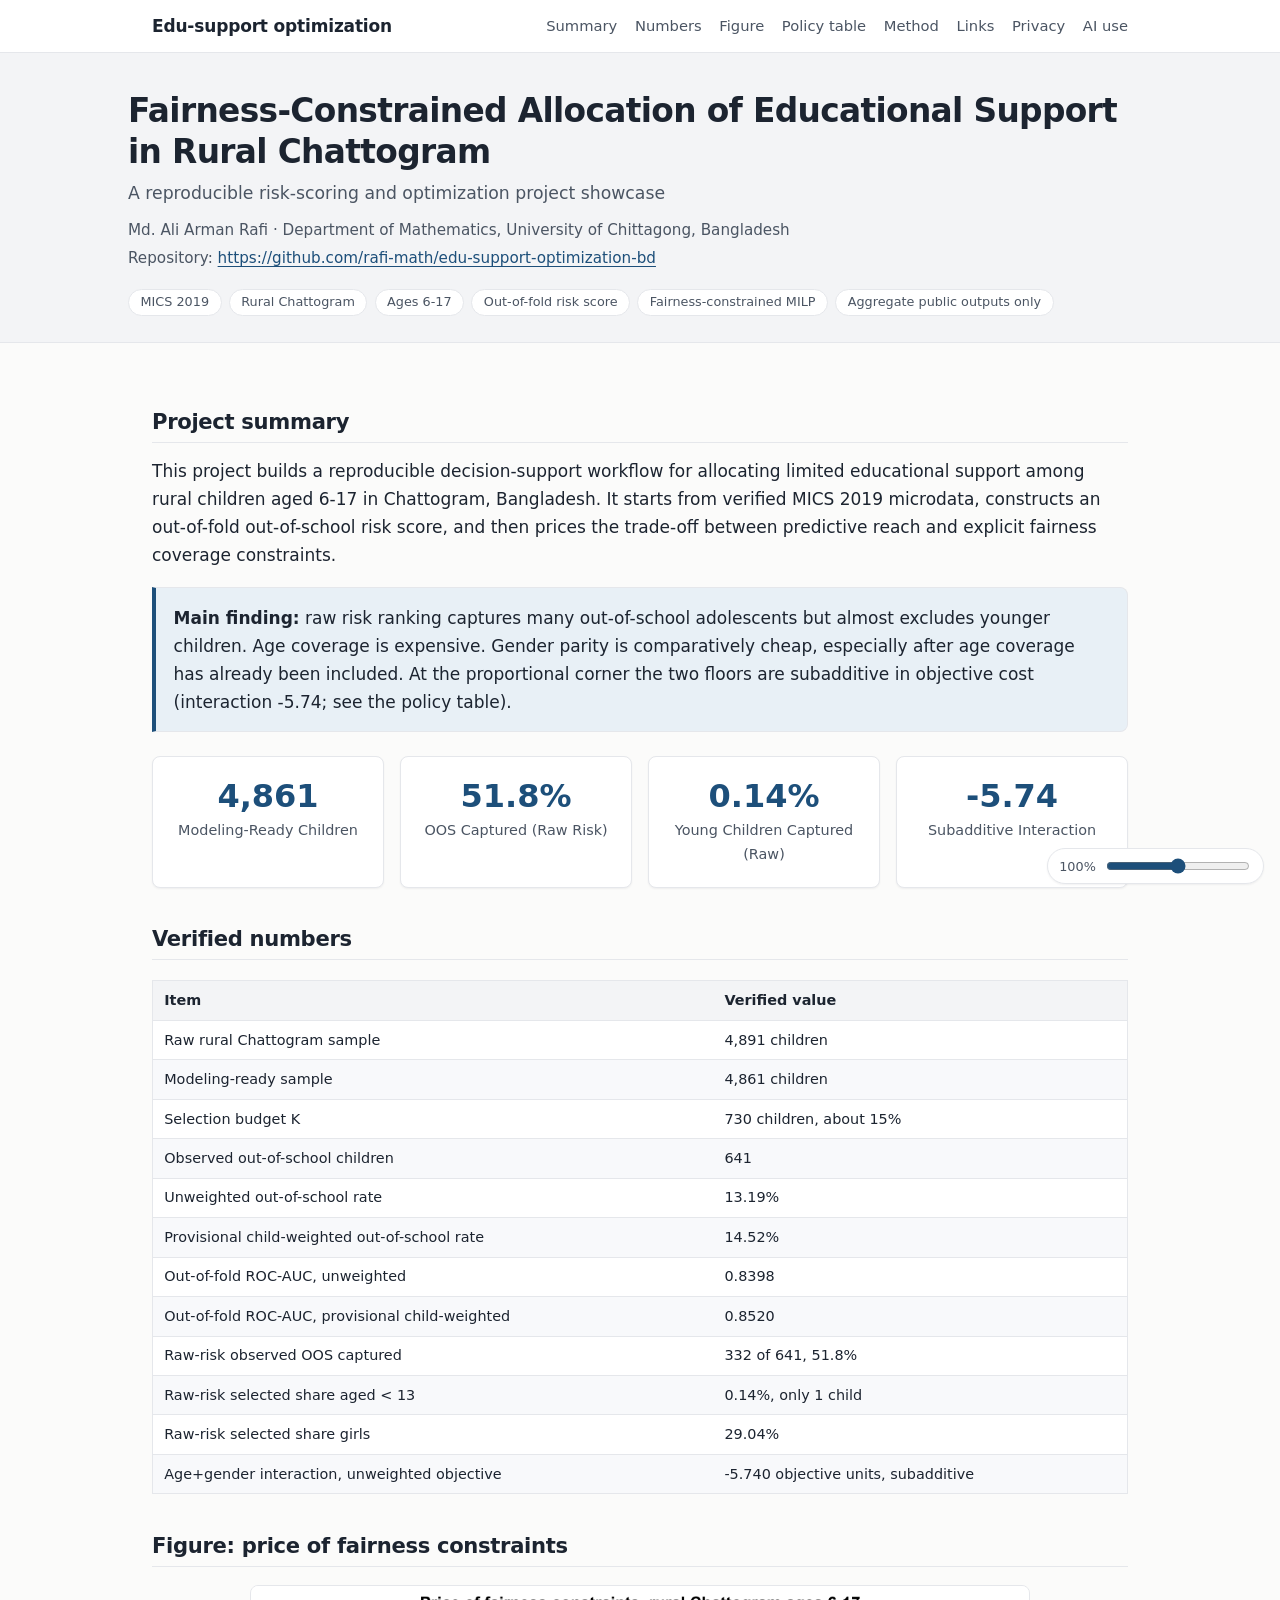
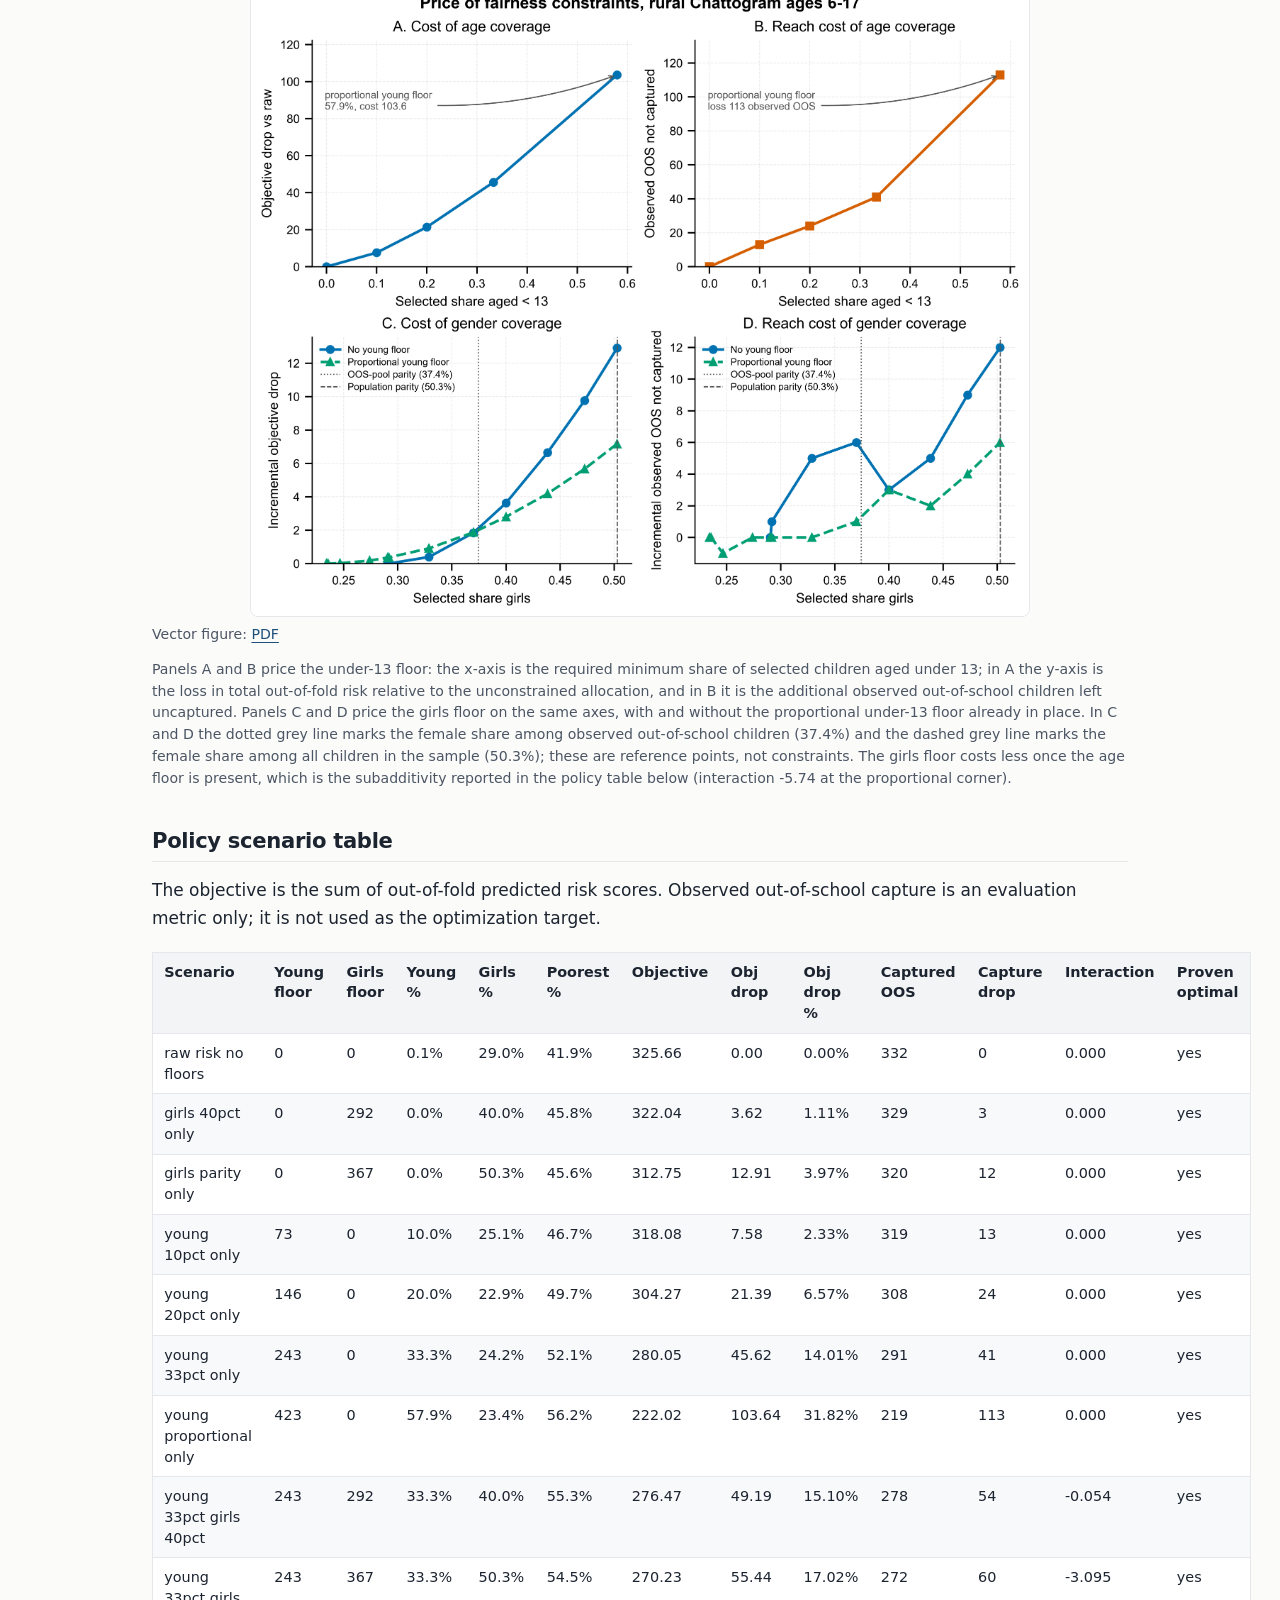
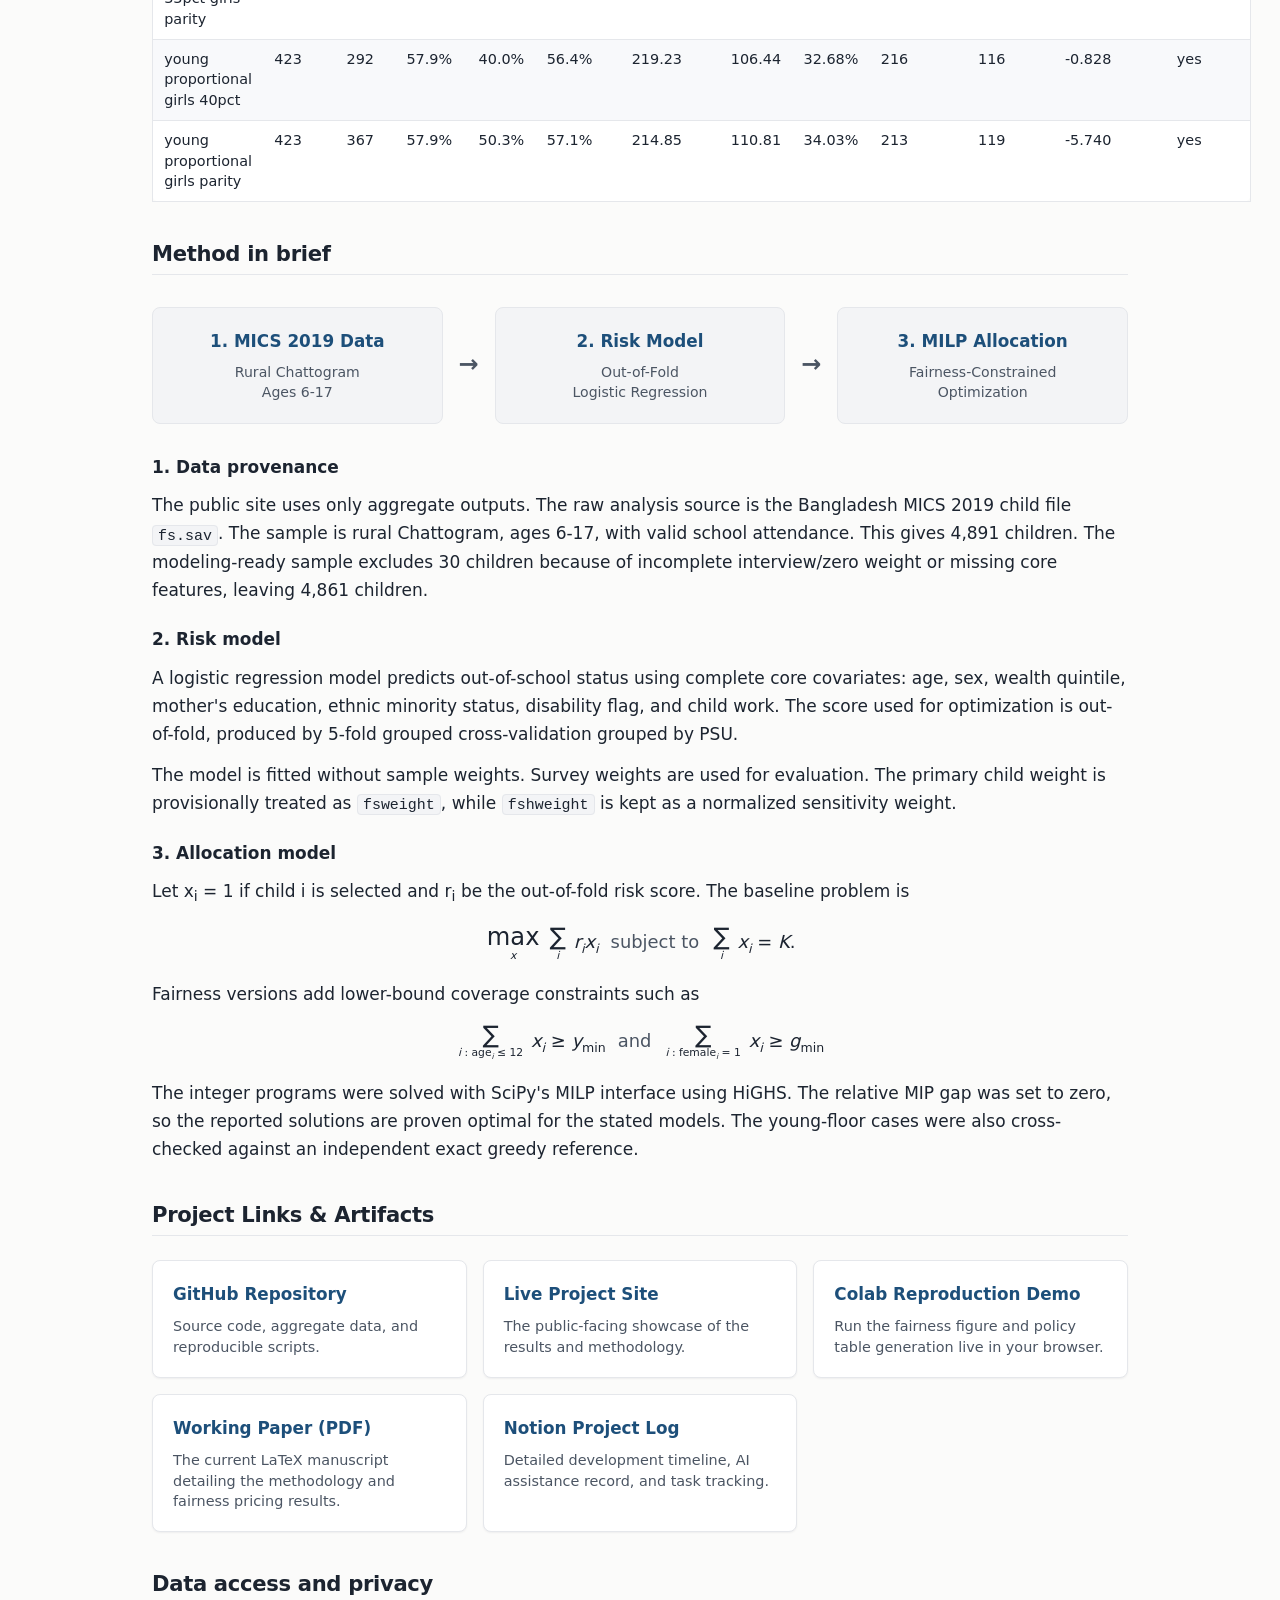
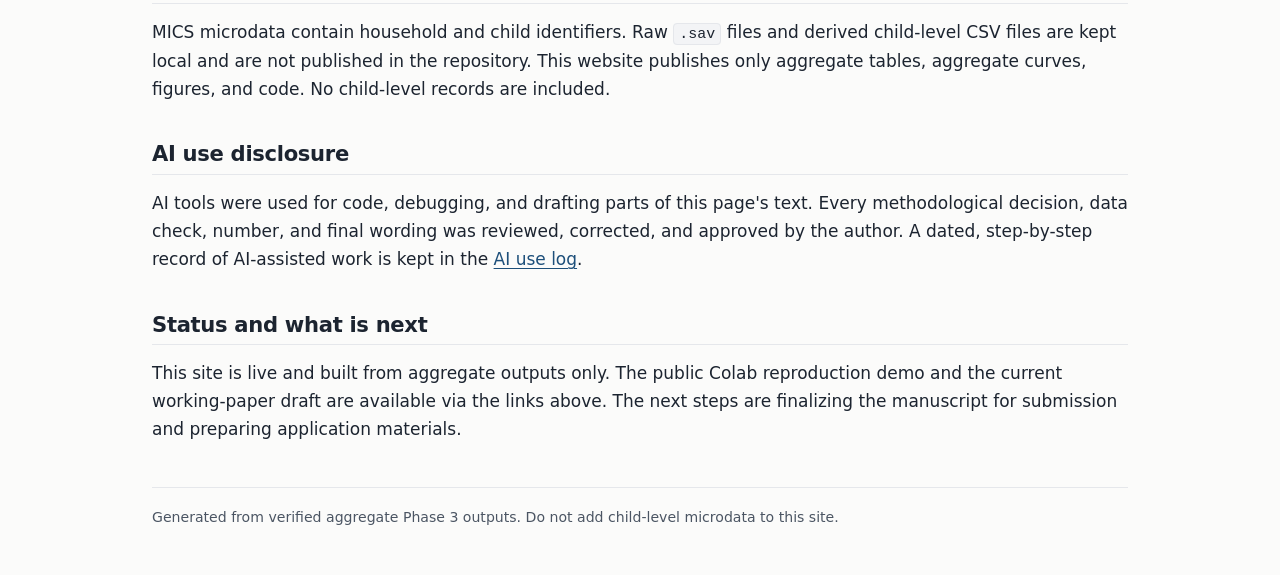
==== commit 162203f8: "Add paper draft link and update site status" ====
--- a/docs/index.html
+++ b/docs/index.html
@@ -1 +1 @@
-<!doctype html> <html lang='en'> <head> <meta charset='utf-8'> <meta name='viewport' content='width=device-width, initial-scale=1'> <title>Fairness-Constrained Allocation of Educational Support in Rural Chattogram</title> <link rel='stylesheet' href='styles.css'> <script> (function () { var d = document.documentElement; try { if (window.matchMedia && window.matchMedia('(prefers-reduced-motion: reduce)').matches) { return; } if (!('IntersectionObserver' in window)) { return; } d.className += ' js-reveal'; window.__revealGuard = setTimeout(function () { d.className = d.className.replace(' js-reveal', ''); }, 2000); } catch (e) {} })(); </script> </head> <body> <nav class='topnav' aria-label='Section navigation'> <div class='topnav-inner'> <a class='topnav-brand' href='#top'>Edu-support optimization</a> <div class='topnav-links'> <a href='#summary'>Summary</a> <a href='#numbers'>Numbers</a> <a href='#figure'>Figure</a> <a href='#policy'>Policy table</a> <a href='#method'>Method</a> <a href='#links'>Links</a> <a href='#privacy'>Privacy</a> <a href='#ai'>AI use</a> </div> </div> </nav> <header id='top'> <h1>Fairness-Constrained Allocation of Educational Support in Rural Chattogram</h1> <div class='subtitle'>A reproducible risk-scoring and optimization project showcase</div> <div class='meta'>Md. Ali Arman Rafi &middot; Department of Mathematics, University of Chittagong, Bangladesh</div> <div class='meta'>Repository: <a href='https://github.com/rafi-math/edu-support-optimization-bd'>https://github.com/rafi-math/edu-support-optimization-bd</a></div> <div class='badge-row'><span class='badge'>MICS 2019</span><span class='badge'>Rural Chattogram</span><span class='badge'>Ages 6-17</span><span class='badge'>Out-of-fold risk score</span><span class='badge'>Fairness-constrained MILP</span><span class='badge'>Aggregate public outputs only</span></div> </header> <main> <h2 id='summary'>Project summary</h2> <p>This project builds a reproducible decision-support workflow for allocating limited educational support among rural children aged 6-17 in Chattogram, Bangladesh. It starts from verified MICS 2019 microdata, constructs an out-of-fold out-of-school risk score, and then prices the trade-off between predictive reach and explicit fairness coverage constraints.</p> <div class='callout'><strong>Main finding:</strong> raw risk ranking captures many out-of-school adolescents but almost excludes younger children. Age coverage is expensive. Gender parity is comparatively cheap, especially after age coverage has already been included. At the proportional corner the two floors are subadditive in objective cost (interaction -5.74; see the policy table).</div> <div class="metrics-grid"> <div class="metric-card"><div class="metric-value">4,861</div><div class="metric-label">Modeling-Ready Children</div></div> <div class="metric-card"><div class="metric-value">51.8%</div><div class="metric-label">OOS Captured (Raw Risk)</div></div> <div class="metric-card"><div class="metric-value">0.14%</div><div class="metric-label">Young Children Captured (Raw)</div></div> <div class="metric-card"><div class="metric-value">-5.74</div><div class="metric-label">Subadditive Interaction</div></div> </div> <h2 id='numbers'>Verified numbers</h2> <table class='data-table'><thead><tr><th>Item</th><th>Verified value</th></tr></thead><tbody><tr><td>Raw rural Chattogram sample</td><td>4,891 children</td></tr><tr><td>Modeling-ready sample</td><td>4,861 children</td></tr><tr><td>Selection budget K</td><td>730 children, about 15%</td></tr><tr><td>Observed out-of-school children</td><td>641</td></tr><tr><td>Unweighted out-of-school rate</td><td>13.19%</td></tr><tr><td>Provisional child-weighted out-of-school rate</td><td>14.52%</td></tr><tr><td>Out-of-fold ROC-AUC, unweighted</td><td>0.8398</td></tr><tr><td>Out-of-fold ROC-AUC, provisional child-weighted</td><td>0.8520</td></tr><tr><td>Raw-risk observed OOS captured</td><td>332 of 641, 51.8%</td></tr><tr><td>Raw-risk selected share aged &lt; 13</td><td>0.14%, only 1 child</td></tr><tr><td>Raw-risk selected share girls</td><td>29.04%</td></tr><tr><td>Age+gender interaction, unweighted objective</td><td>-5.740 objective units, subadditive</td></tr></tbody></table> <h2 id='figure'>Figure: price of fairness constraints</h2> <img class='figure' src='assets/phase3_fairness_curves_publication.png' alt='Four-panel line chart of the cost of fairness constraints in a rural Chattogram educational support allocation model. Panels A and B show the objective and reach cost of an under-13 coverage floor. Panels C and D show the incremental cost of a girls floor, with and without the under-13 floor, with grey reference lines for out-of-school-pool parity (37.4%) and population parity (50.3%).'> <p class='small'>Vector figure: <a href='assets/phase3_fairness_curves_publication.pdf'>PDF</a></p> <p class='small'>Panels A and B price the under-13 floor: the x-axis is the required minimum share of selected children aged under 13; in A the y-axis is the loss in total out-of-fold risk relative to the unconstrained allocation, and in B it is the additional observed out-of-school children left uncaptured. Panels C and D price the girls floor on the same axes, with and without the proportional under-13 floor already in place. In C and D the dotted grey line marks the female share among observed out-of-school children (37.4%) and the dashed grey line marks the female share among all children in the sample (50.3%); these are reference points, not constraints. The girls floor costs less once the age floor is present, which is the subadditivity reported in the policy table below (interaction -5.74 at the proportional corner).</p> <h2 id='policy'>Policy scenario table</h2> <p>The objective is the sum of out-of-fold predicted risk scores. Observed out-of-school capture is an evaluation metric only; it is not used as the optimization target.</p> <table class='data-table'><thead><tr><th>Scenario</th><th>Young floor</th><th>Girls floor</th><th>Young %</th><th>Girls %</th><th>Poorest %</th><th>Objective</th><th>Obj drop</th><th>Obj drop %</th><th>Captured OOS</th><th>Capture drop</th><th>Interaction</th><th>Proven optimal</th></tr></thead><tbody><tr><td>raw risk no floors</td><td>0</td><td>0</td><td>0.1%</td><td>29.0%</td><td>41.9%</td><td>325.66</td><td>0.00</td><td>0.00%</td><td>332</td><td>0</td><td>0.000</td><td>yes</td></tr><tr><td>girls 40pct only</td><td>0</td><td>292</td><td>0.0%</td><td>40.0%</td><td>45.8%</td><td>322.04</td><td>3.62</td><td>1.11%</td><td>329</td><td>3</td><td>0.000</td><td>yes</td></tr><tr><td>girls parity only</td><td>0</td><td>367</td><td>0.0%</td><td>50.3%</td><td>45.6%</td><td>312.75</td><td>12.91</td><td>3.97%</td><td>320</td><td>12</td><td>0.000</td><td>yes</td></tr><tr><td>young 10pct only</td><td>73</td><td>0</td><td>10.0%</td><td>25.1%</td><td>46.7%</td><td>318.08</td><td>7.58</td><td>2.33%</td><td>319</td><td>13</td><td>0.000</td><td>yes</td></tr><tr><td>young 20pct only</td><td>146</td><td>0</td><td>20.0%</td><td>22.9%</td><td>49.7%</td><td>304.27</td><td>21.39</td><td>6.57%</td><td>308</td><td>24</td><td>0.000</td><td>yes</td></tr><tr><td>young 33pct only</td><td>243</td><td>0</td><td>33.3%</td><td>24.2%</td><td>52.1%</td><td>280.05</td><td>45.62</td><td>14.01%</td><td>291</td><td>41</td><td>0.000</td><td>yes</td></tr><tr><td>young proportional only</td><td>423</td><td>0</td><td>57.9%</td><td>23.4%</td><td>56.2%</td><td>222.02</td><td>103.64</td><td>31.82%</td><td>219</td><td>113</td><td>0.000</td><td>yes</td></tr><tr><td>young 33pct girls 40pct</td><td>243</td><td>292</td><td>33.3%</td><td>40.0%</td><td>55.3%</td><td>276.47</td><td>49.19</td><td>15.10%</td><td>278</td><td>54</td><td>-0.054</td><td>yes</td></tr><tr><td>young 33pct girls parity</td><td>243</td><td>367</td><td>33.3%</td><td>50.3%</td><td>54.5%</td><td>270.23</td><td>55.44</td><td>17.02%</td><td>272</td><td>60</td><td>-3.095</td><td>yes</td></tr><tr><td>young proportional girls 40pct</td><td>423</td><td>292</td><td>57.9%</td><td>40.0%</td><td>56.4%</td><td>219.23</td><td>106.44</td><td>32.68%</td><td>216</td><td>116</td><td>-0.828</td><td>yes</td></tr><tr><td>young proportional girls parity</td><td>423</td><td>367</td><td>57.9%</td><td>50.3%</td><td>57.1%</td><td>214.85</td><td>110.81</td><td>34.03%</td><td>213</td><td>119</td><td>-5.740</td><td>yes</td></tr></tbody></table> <h2 id='method'>Method in brief</h2> <div class="pipeline"> <div class="pipeline-step"><h4>1. MICS 2019 Data</h4><p>Rural Chattogram<br>Ages 6-17</p></div> <div class="pipeline-arrow">&rarr;</div> <div class="pipeline-step"><h4>2. Risk Model</h4><p>Out-of-Fold<br>Logistic Regression</p></div> <div class="pipeline-arrow">&rarr;</div> <div class="pipeline-step"><h4>3. MILP Allocation</h4><p>Fairness-Constrained<br>Optimization</p></div> </div> <h3>1. Data provenance</h3> <p>The public site uses only aggregate outputs. The raw analysis source is the Bangladesh MICS 2019 child file <span class='code'>fs.sav</span>. The sample is rural Chattogram, ages 6-17, with valid school attendance. This gives 4,891 children. The modeling-ready sample excludes 30 children because of incomplete interview/zero weight or missing core features, leaving 4,861 children.</p> <h3>2. Risk model</h3> <p>A logistic regression model predicts out-of-school status using complete core covariates: age, sex, wealth quintile, mother's education, ethnic minority status, disability flag, and child work. The score used for optimization is out-of-fold, produced by 5-fold grouped cross-validation grouped by PSU.</p> <p>The model is fitted without sample weights. Survey weights are used for evaluation. The primary child weight is provisionally treated as <span class='code'>fsweight</span>, while <span class='code'>fshweight</span> is kept as a normalized sensitivity weight.</p> <h3>3. Allocation model</h3> <p>Let <span class="v">x</span><sub><span class="v">i</span></sub> = 1 if child <span class="v">i</span> is selected and <span class="v">r</span><sub><span class="v">i</span></sub> be the out-of-fold risk score. The baseline problem is</p> <div class="eq"><span class="lim"><span class="sym">max</span><span class="bot"><span class="v">x</span></span></span> <span class="lim"><span class="sym">&#8721;</span><span class="bot"><span class="v">i</span></span></span> <span class="v">r</span><sub><span class="v">i</span></sub><span class="v">x</span><sub><span class="v">i</span></sub> <span class="txt">subject to</span> <span class="lim"><span class="sym">&#8721;</span><span class="bot"><span class="v">i</span></span></span> <span class="v">x</span><sub><span class="v">i</span></sub> = <span class="v">K</span>.</div> <p>Fairness versions add lower-bound coverage constraints such as</p> <div class="eq"><span class="lim"><span class="sym">&#8721;</span><span class="bot"><span class="v">i</span> : age<sub><span class="v">i</span></sub> &#8804; 12</span></span> <span class="v">x</span><sub><span class="v">i</span></sub> &#8805; <span class="v">y</span><sub>min</sub> <span class="txt">and</span> <span class="lim"><span class="sym">&#8721;</span><span class="bot"><span class="v">i</span> : female<sub><span class="v">i</span></sub> = 1</span></span> <span class="v">x</span><sub><span class="v">i</span></sub> &#8805; <span class="v">g</span><sub>min</sub></div> <p>The integer programs were solved with SciPy's MILP interface using HiGHS. The relative MIP gap was set to zero, so the reported solutions are proven optimal for the stated models. The young-floor cases were also cross-checked against an independent exact greedy reference.</p> <h2 id='links'>Project Links & Artifacts</h2> <div class="links-grid"> <a href="https://github.com/rafi-math/edu-support-optimization-bd" class="link-card" target="_blank" rel="noopener"> <h4>GitHub Repository</h4> <p>Source code, aggregate data, and reproducible scripts.</p> </a> <a href="https://rafi-math.github.io/edu-support-optimization-bd/" class="link-card" target="_blank" rel="noopener"> <h4>Live Project Site</h4> <p>The public-facing showcase of the results and methodology.</p> </a> <a href="https://colab.research.google.com/github/rafi-math/edu-support-optimization-bd/blob/main/docs/phase3_reproduce_demo.ipynb" class="link-card" target="_blank" rel="noopener"> <h4>Colab Reproduction Demo</h4> <p>Run the fairness figure and policy table generation live in your browser.</p> </a> <a href="https://app.notion.com/p/3fa07b7d592580d4b119d19e1834fc5a?v=3fa07b7d59258013a668000cc7947d26&source=copy_link" class="link-card" target="_blank" rel="noopener"> <h4>Notion Project Log</h4> <p>Detailed development timeline, AI assistance record, and task tracking.</p> </a> </div> <h2 id='privacy'>Data access and privacy</h2> <p>MICS microdata contain household and child identifiers. Raw <span class='code'>.sav</span> files and derived child-level CSV files are kept local and are not published in the repository. This website publishes only aggregate tables, aggregate curves, figures, and code. No child-level records are included.</p> <h2 id='ai'>AI use disclosure</h2> <p>AI tools were used for code, debugging, and drafting parts of this page's text. Every methodological decision, data check, number, and final wording was reviewed, corrected, and approved by the author. A dated, step-by-step record of AI-assisted work is kept in the <a href='ai-use-log.html'>AI use log</a>.</p> <h2>Status and what is next</h2> <p>This site is live and built from aggregate outputs only. The public Colab reproduction demo is now available via the links above. A working-paper draft is currently in preparation.</p> <div class='footer'>Generated from verified aggregate Phase 3 outputs. Do not add child-level microdata to this site.</div> </main> <div class='zoombar' role='group' aria-label='Reading zoom'> <span class='zoom-label' id='zoomLabel'>100%</span> <input type='range' id='zoomRange' min='0' max='100' step='1' value='50' aria-label='Reading zoom level'> </div> <script src='app.js' defer></script> </body> </html>
+<!doctype html> <html lang='en'> <head> <meta charset='utf-8'> <meta name='viewport' content='width=device-width, initial-scale=1'> <title>Fairness-Constrained Allocation of Educational Support in Rural Chattogram</title> <link rel='stylesheet' href='styles.css'> <script> (function () { var d = document.documentElement; try { if (window.matchMedia && window.matchMedia('(prefers-reduced-motion: reduce)').matches) { return; } if (!('IntersectionObserver' in window)) { return; } d.className += ' js-reveal'; window.__revealGuard = setTimeout(function () { d.className = d.className.replace(' js-reveal', ''); }, 2000); } catch (e) {} })(); </script> </head> <body> <nav class='topnav' aria-label='Section navigation'> <div class='topnav-inner'> <a class='topnav-brand' href='#top'>Edu-support optimization</a> <div class='topnav-links'> <a href='#summary'>Summary</a> <a href='#numbers'>Numbers</a> <a href='#figure'>Figure</a> <a href='#policy'>Policy table</a> <a href='#method'>Method</a> <a href='#links'>Links</a> <a href='#privacy'>Privacy</a> <a href='#ai'>AI use</a> </div> </div> </nav> <header id='top'> <h1>Fairness-Constrained Allocation of Educational Support in Rural Chattogram</h1> <div class='subtitle'>A reproducible risk-scoring and optimization project showcase</div> <div class='meta'>Md. Ali Arman Rafi &middot; Department of Mathematics, University of Chittagong, Bangladesh</div> <div class='meta'>Repository: <a href='https://github.com/rafi-math/edu-support-optimization-bd'>https://github.com/rafi-math/edu-support-optimization-bd</a></div> <div class='badge-row'><span class='badge'>MICS 2019</span><span class='badge'>Rural Chattogram</span><span class='badge'>Ages 6-17</span><span class='badge'>Out-of-fold risk score</span><span class='badge'>Fairness-constrained MILP</span><span class='badge'>Aggregate public outputs only</span></div> </header> <main> <h2 id='summary'>Project summary</h2> <p>This project builds a reproducible decision-support workflow for allocating limited educational support among rural children aged 6-17 in Chattogram, Bangladesh. It starts from verified MICS 2019 microdata, constructs an out-of-fold out-of-school risk score, and then prices the trade-off between predictive reach and explicit fairness coverage constraints.</p> <div class='callout'><strong>Main finding:</strong> raw risk ranking captures many out-of-school adolescents but almost excludes younger children. Age coverage is expensive. Gender parity is comparatively cheap, especially after age coverage has already been included. At the proportional corner the two floors are subadditive in objective cost (interaction -5.74; see the policy table).</div> <div class="metrics-grid"> <div class="metric-card"><div class="metric-value">4,861</div><div class="metric-label">Modeling-Ready Children</div></div> <div class="metric-card"><div class="metric-value">51.8%</div><div class="metric-label">OOS Captured (Raw Risk)</div></div> <div class="metric-card"><div class="metric-value">0.14%</div><div class="metric-label">Young Children Captured (Raw)</div></div> <div class="metric-card"><div class="metric-value">-5.74</div><div class="metric-label">Subadditive Interaction</div></div> </div> <h2 id='numbers'>Verified numbers</h2> <table class='data-table'><thead><tr><th>Item</th><th>Verified value</th></tr></thead><tbody><tr><td>Raw rural Chattogram sample</td><td>4,891 children</td></tr><tr><td>Modeling-ready sample</td><td>4,861 children</td></tr><tr><td>Selection budget K</td><td>730 children, about 15%</td></tr><tr><td>Observed out-of-school children</td><td>641</td></tr><tr><td>Unweighted out-of-school rate</td><td>13.19%</td></tr><tr><td>Provisional child-weighted out-of-school rate</td><td>14.52%</td></tr><tr><td>Out-of-fold ROC-AUC, unweighted</td><td>0.8398</td></tr><tr><td>Out-of-fold ROC-AUC, provisional child-weighted</td><td>0.8520</td></tr><tr><td>Raw-risk observed OOS captured</td><td>332 of 641, 51.8%</td></tr><tr><td>Raw-risk selected share aged &lt; 13</td><td>0.14%, only 1 child</td></tr><tr><td>Raw-risk selected share girls</td><td>29.04%</td></tr><tr><td>Age+gender interaction, unweighted objective</td><td>-5.740 objective units, subadditive</td></tr></tbody></table> <h2 id='figure'>Figure: price of fairness constraints</h2> <img class='figure' src='assets/phase3_fairness_curves_publication.png' alt='Four-panel line chart of the cost of fairness constraints in a rural Chattogram educational support allocation model. Panels A and B show the objective and reach cost of an under-13 coverage floor. Panels C and D show the incremental cost of a girls floor, with and without the under-13 floor, with grey reference lines for out-of-school-pool parity (37.4%) and population parity (50.3%).'> <p class='small'>Vector figure: <a href='assets/phase3_fairness_curves_publication.pdf'>PDF</a></p> <p class='small'>Panels A and B price the under-13 floor: the x-axis is the required minimum share of selected children aged under 13; in A the y-axis is the loss in total out-of-fold risk relative to the unconstrained allocation, and in B it is the additional observed out-of-school children left uncaptured. Panels C and D price the girls floor on the same axes, with and without the proportional under-13 floor already in place. In C and D the dotted grey line marks the female share among observed out-of-school children (37.4%) and the dashed grey line marks the female share among all children in the sample (50.3%); these are reference points, not constraints. The girls floor costs less once the age floor is present, which is the subadditivity reported in the policy table below (interaction -5.74 at the proportional corner).</p> <h2 id='policy'>Policy scenario table</h2> <p>The objective is the sum of out-of-fold predicted risk scores. Observed out-of-school capture is an evaluation metric only; it is not used as the optimization target.</p> <table class='data-table'><thead><tr><th>Scenario</th><th>Young floor</th><th>Girls floor</th><th>Young %</th><th>Girls %</th><th>Poorest %</th><th>Objective</th><th>Obj drop</th><th>Obj drop %</th><th>Captured OOS</th><th>Capture drop</th><th>Interaction</th><th>Proven optimal</th></tr></thead><tbody><tr><td>raw risk no floors</td><td>0</td><td>0</td><td>0.1%</td><td>29.0%</td><td>41.9%</td><td>325.66</td><td>0.00</td><td>0.00%</td><td>332</td><td>0</td><td>0.000</td><td>yes</td></tr><tr><td>girls 40pct only</td><td>0</td><td>292</td><td>0.0%</td><td>40.0%</td><td>45.8%</td><td>322.04</td><td>3.62</td><td>1.11%</td><td>329</td><td>3</td><td>0.000</td><td>yes</td></tr><tr><td>girls parity only</td><td>0</td><td>367</td><td>0.0%</td><td>50.3%</td><td>45.6%</td><td>312.75</td><td>12.91</td><td>3.97%</td><td>320</td><td>12</td><td>0.000</td><td>yes</td></tr><tr><td>young 10pct only</td><td>73</td><td>0</td><td>10.0%</td><td>25.1%</td><td>46.7%</td><td>318.08</td><td>7.58</td><td>2.33%</td><td>319</td><td>13</td><td>0.000</td><td>yes</td></tr><tr><td>young 20pct only</td><td>146</td><td>0</td><td>20.0%</td><td>22.9%</td><td>49.7%</td><td>304.27</td><td>21.39</td><td>6.57%</td><td>308</td><td>24</td><td>0.000</td><td>yes</td></tr><tr><td>young 33pct only</td><td>243</td><td>0</td><td>33.3%</td><td>24.2%</td><td>52.1%</td><td>280.05</td><td>45.62</td><td>14.01%</td><td>291</td><td>41</td><td>0.000</td><td>yes</td></tr><tr><td>young proportional only</td><td>423</td><td>0</td><td>57.9%</td><td>23.4%</td><td>56.2%</td><td>222.02</td><td>103.64</td><td>31.82%</td><td>219</td><td>113</td><td>0.000</td><td>yes</td></tr><tr><td>young 33pct girls 40pct</td><td>243</td><td>292</td><td>33.3%</td><td>40.0%</td><td>55.3%</td><td>276.47</td><td>49.19</td><td>15.10%</td><td>278</td><td>54</td><td>-0.054</td><td>yes</td></tr><tr><td>young 33pct girls parity</td><td>243</td><td>367</td><td>33.3%</td><td>50.3%</td><td>54.5%</td><td>270.23</td><td>55.44</td><td>17.02%</td><td>272</td><td>60</td><td>-3.095</td><td>yes</td></tr><tr><td>young proportional girls 40pct</td><td>423</td><td>292</td><td>57.9%</td><td>40.0%</td><td>56.4%</td><td>219.23</td><td>106.44</td><td>32.68%</td><td>216</td><td>116</td><td>-0.828</td><td>yes</td></tr><tr><td>young proportional girls parity</td><td>423</td><td>367</td><td>57.9%</td><td>50.3%</td><td>57.1%</td><td>214.85</td><td>110.81</td><td>34.03%</td><td>213</td><td>119</td><td>-5.740</td><td>yes</td></tr></tbody></table> <h2 id='method'>Method in brief</h2> <div class="pipeline"> <div class="pipeline-step"><h4>1. MICS 2019 Data</h4><p>Rural Chattogram<br>Ages 6-17</p></div> <div class="pipeline-arrow">&rarr;</div> <div class="pipeline-step"><h4>2. Risk Model</h4><p>Out-of-Fold<br>Logistic Regression</p></div> <div class="pipeline-arrow">&rarr;</div> <div class="pipeline-step"><h4>3. MILP Allocation</h4><p>Fairness-Constrained<br>Optimization</p></div> </div> <h3>1. Data provenance</h3> <p>The public site uses only aggregate outputs. The raw analysis source is the Bangladesh MICS 2019 child file <span class='code'>fs.sav</span>. The sample is rural Chattogram, ages 6-17, with valid school attendance. This gives 4,891 children. The modeling-ready sample excludes 30 children because of incomplete interview/zero weight or missing core features, leaving 4,861 children.</p> <h3>2. Risk model</h3> <p>A logistic regression model predicts out-of-school status using complete core covariates: age, sex, wealth quintile, mother's education, ethnic minority status, disability flag, and child work. The score used for optimization is out-of-fold, produced by 5-fold grouped cross-validation grouped by PSU.</p> <p>The model is fitted without sample weights. Survey weights are used for evaluation. The primary child weight is provisionally treated as <span class='code'>fsweight</span>, while <span class='code'>fshweight</span> is kept as a normalized sensitivity weight.</p> <h3>3. Allocation model</h3> <p>Let <span class="v">x</span><sub><span class="v">i</span></sub> = 1 if child <span class="v">i</span> is selected and <span class="v">r</span><sub><span class="v">i</span></sub> be the out-of-fold risk score. The baseline problem is</p> <div class="eq"><span class="lim"><span class="sym">max</span><span class="bot"><span class="v">x</span></span></span> <span class="lim"><span class="sym">&#8721;</span><span class="bot"><span class="v">i</span></span></span> <span class="v">r</span><sub><span class="v">i</span></sub><span class="v">x</span><sub><span class="v">i</span></sub> <span class="txt">subject to</span> <span class="lim"><span class="sym">&#8721;</span><span class="bot"><span class="v">i</span></span></span> <span class="v">x</span><sub><span class="v">i</span></sub> = <span class="v">K</span>.</div> <p>Fairness versions add lower-bound coverage constraints such as</p> <div class="eq"><span class="lim"><span class="sym">&#8721;</span><span class="bot"><span class="v">i</span> : age<sub><span class="v">i</span></sub> &#8804; 12</span></span> <span class="v">x</span><sub><span class="v">i</span></sub> &#8805; <span class="v">y</span><sub>min</sub> <span class="txt">and</span> <span class="lim"><span class="sym">&#8721;</span><span class="bot"><span class="v">i</span> : female<sub><span class="v">i</span></sub> = 1</span></span> <span class="v">x</span><sub><span class="v">i</span></sub> &#8805; <span class="v">g</span><sub>min</sub></div> <p>The integer programs were solved with SciPy's MILP interface using HiGHS. The relative MIP gap was set to zero, so the reported solutions are proven optimal for the stated models. The young-floor cases were also cross-checked against an independent exact greedy reference.</p> <h2 id='links'>Project Links & Artifacts</h2> <div class="links-grid"> <a href="https://github.com/rafi-math/edu-support-optimization-bd" class="link-card" target="_blank" rel="noopener"> <h4>GitHub Repository</h4> <p>Source code, aggregate data, and reproducible scripts.</p> </a> <a href="https://rafi-math.github.io/edu-support-optimization-bd/" class="link-card" target="_blank" rel="noopener"> <h4>Live Project Site</h4> <p>The public-facing showcase of the results and methodology.</p> </a> <a href="https://colab.research.google.com/github/rafi-math/edu-support-optimization-bd/blob/main/docs/phase3_reproduce_demo.ipynb" class="link-card" target="_blank" rel="noopener"> <h4>Colab Reproduction Demo</h4> <p>Run the fairness figure and policy table generation live in your browser.</p> </a> <a href="assets/paper_draft.pdf" class="link-card" target="_blank" rel="noopener"> <h4>Working Paper (PDF)</h4> <p>The current LaTeX manuscript detailing the methodology and fairness pricing results.</p> </a> <a href="https://app.notion.com/p/3fa07b7d592580d4b119d19e1834fc5a?v=3fa07b7d59258013a668000cc7947d26&source=copy_link" class="link-card" target="_blank" rel="noopener"> <h4>Notion Project Log</h4> <p>Detailed development timeline, AI assistance record, and task tracking.</p> </a> </div> <h2 id='privacy'>Data access and privacy</h2> <p>MICS microdata contain household and child identifiers. Raw <span class='code'>.sav</span> files and derived child-level CSV files are kept local and are not published in the repository. This website publishes only aggregate tables, aggregate curves, figures, and code. No child-level records are included.</p> <h2 id='ai'>AI use disclosure</h2> <p>AI tools were used for code, debugging, and drafting parts of this page's text. Every methodological decision, data check, number, and final wording was reviewed, corrected, and approved by the author. A dated, step-by-step record of AI-assisted work is kept in the <a href='ai-use-log.html'>AI use log</a>.</p> <h2>Status and what is next</h2> <p>This site is live and built from aggregate outputs only. The public Colab reproduction demo and the current working-paper draft are available via the links above. The next steps are finalizing the manuscript for submission and preparing application materials.</p> <div class='footer'>Generated from verified aggregate Phase 3 outputs. Do not add child-level microdata to this site.</div> </main> <div class='zoombar' role='group' aria-label='Reading zoom'> <span class='zoom-label' id='zoomLabel'>100%</span> <input type='range' id='zoomRange' min='0' max='100' step='1' value='50' aria-label='Reading zoom level'> </div> <script src='app.js' defer></script> </body> </html>
